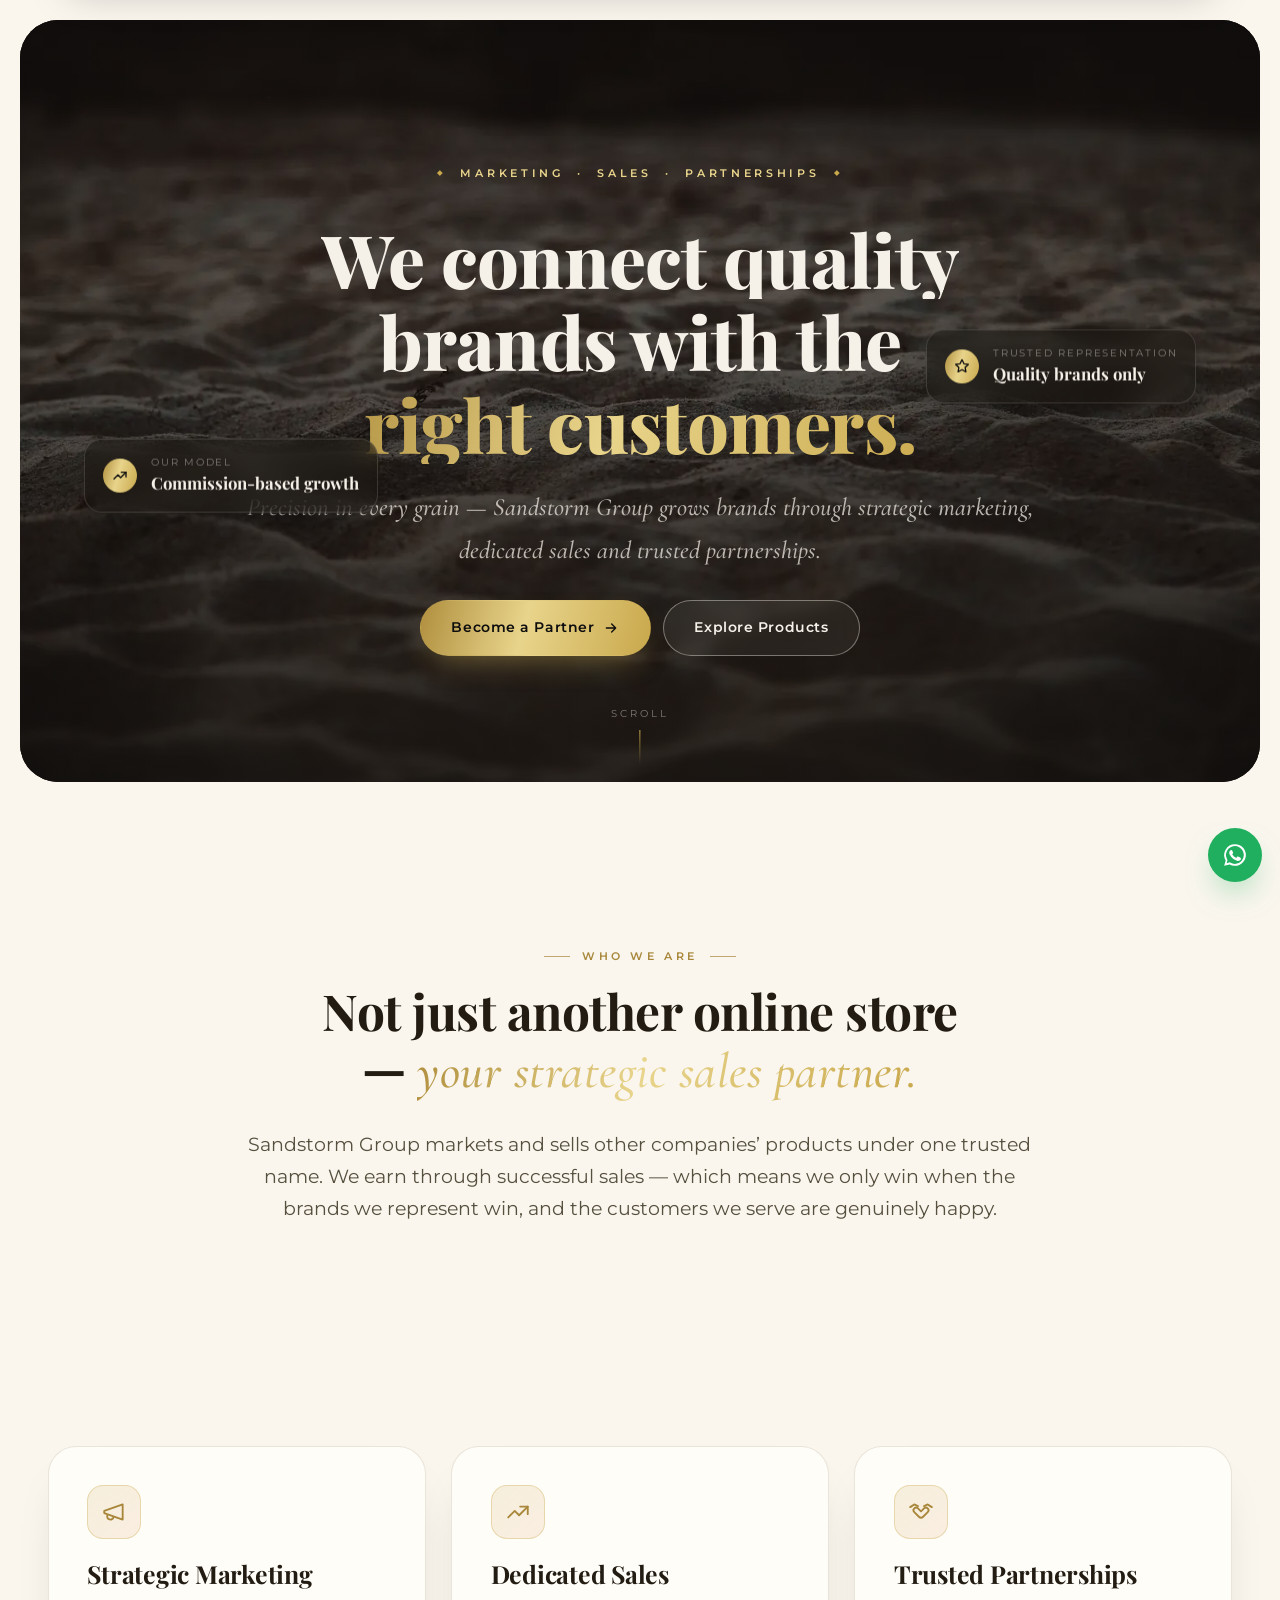
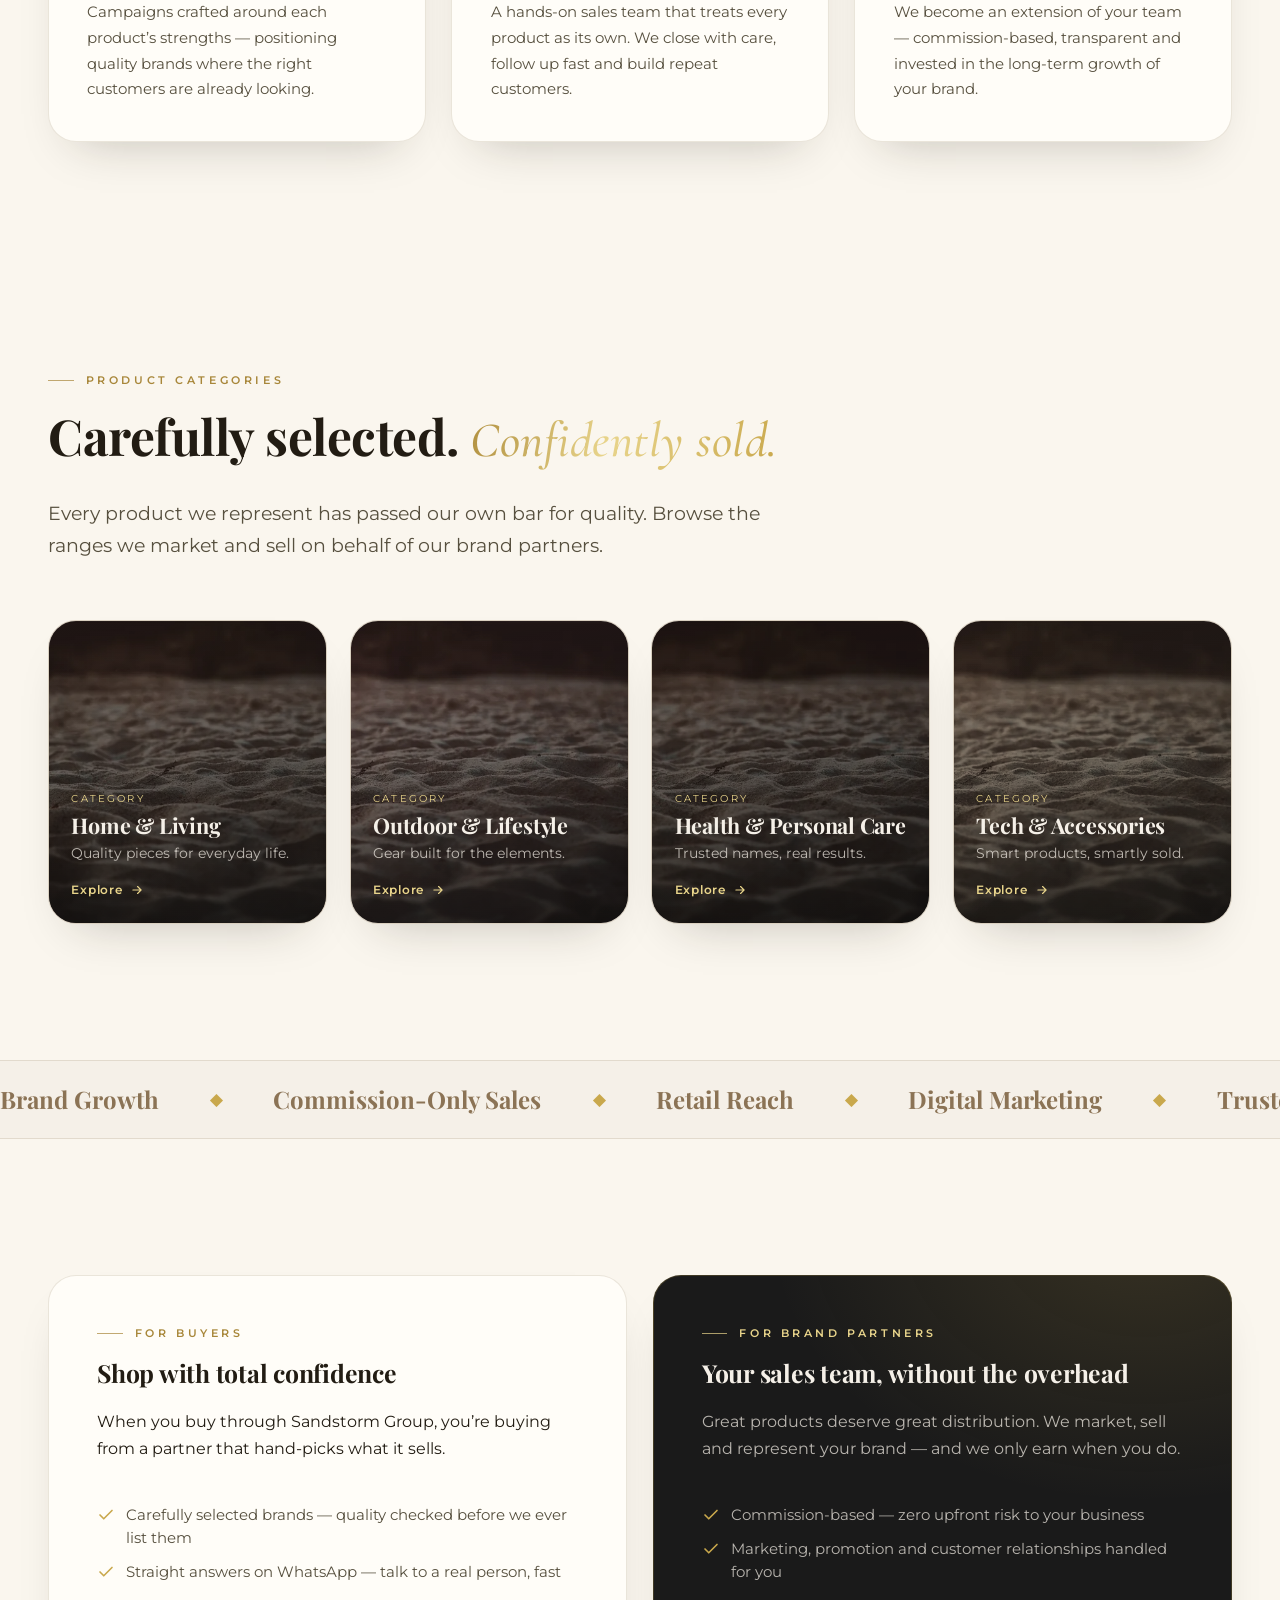
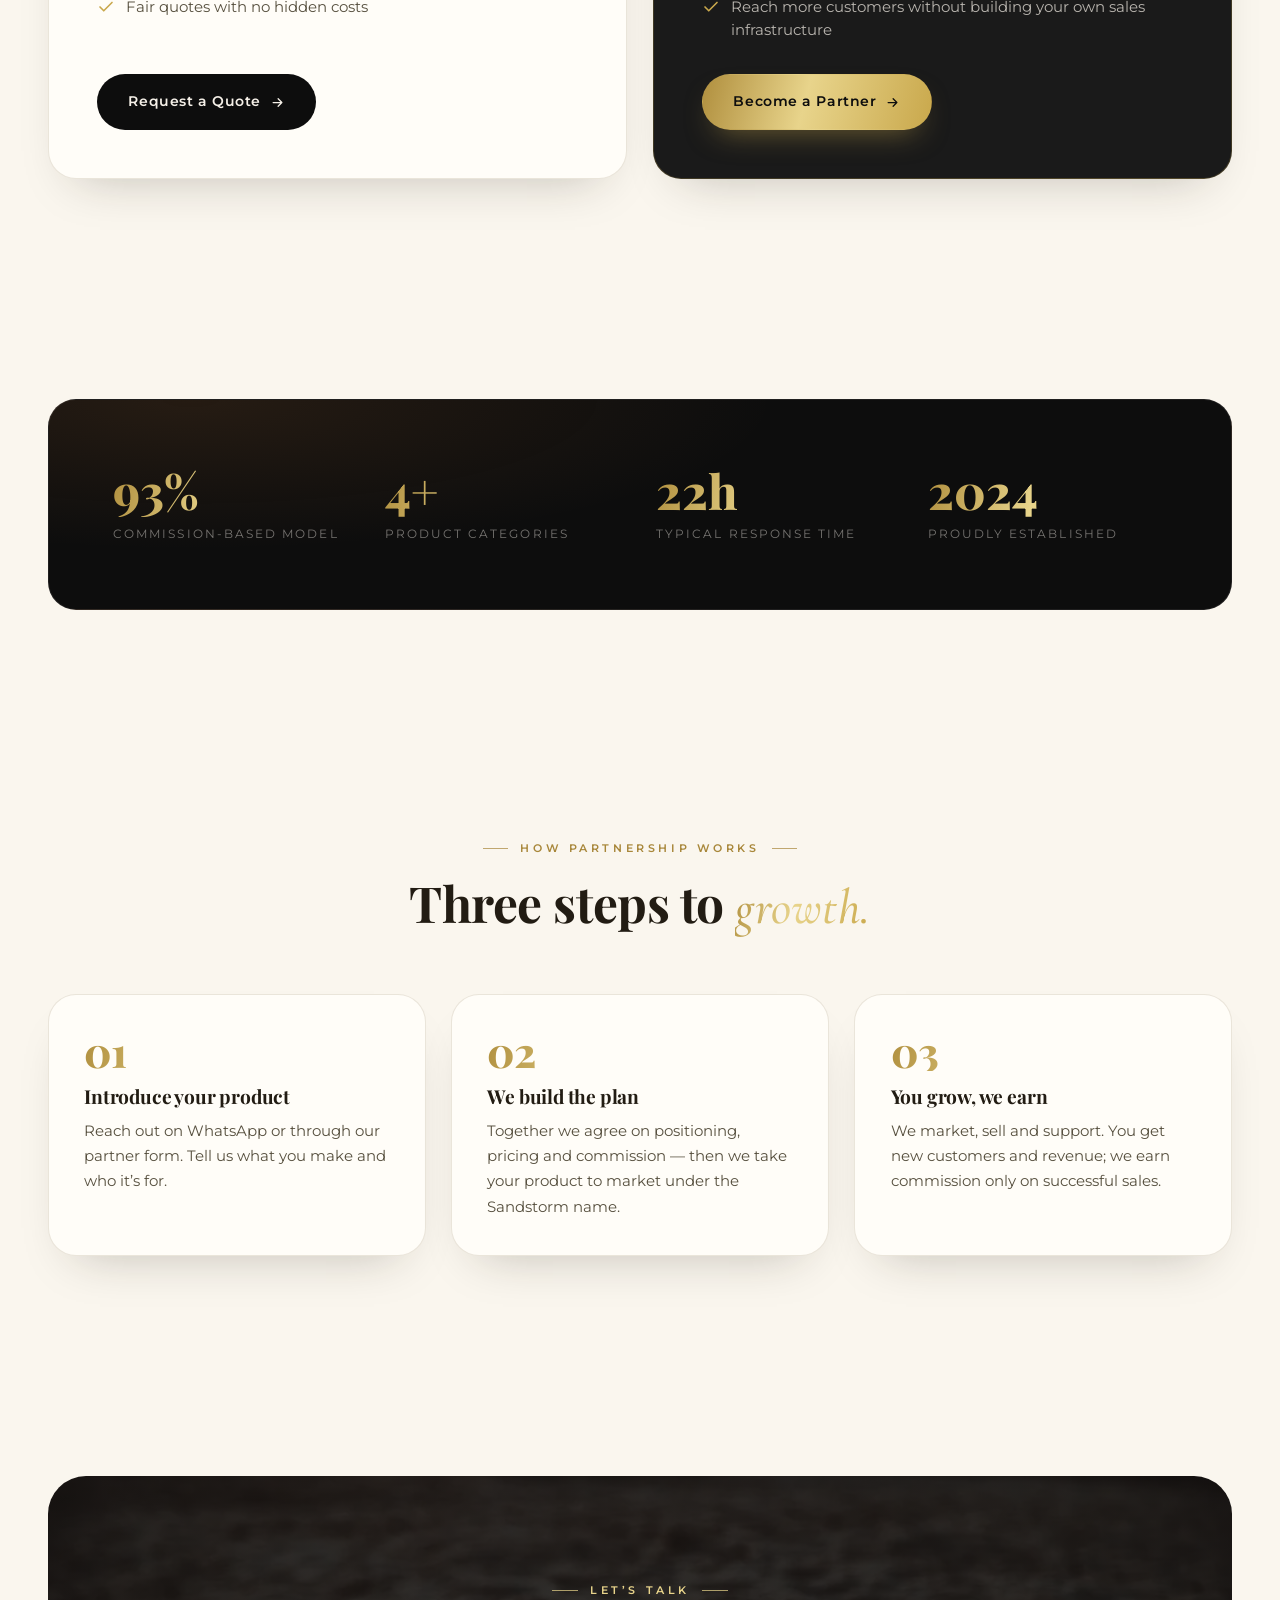
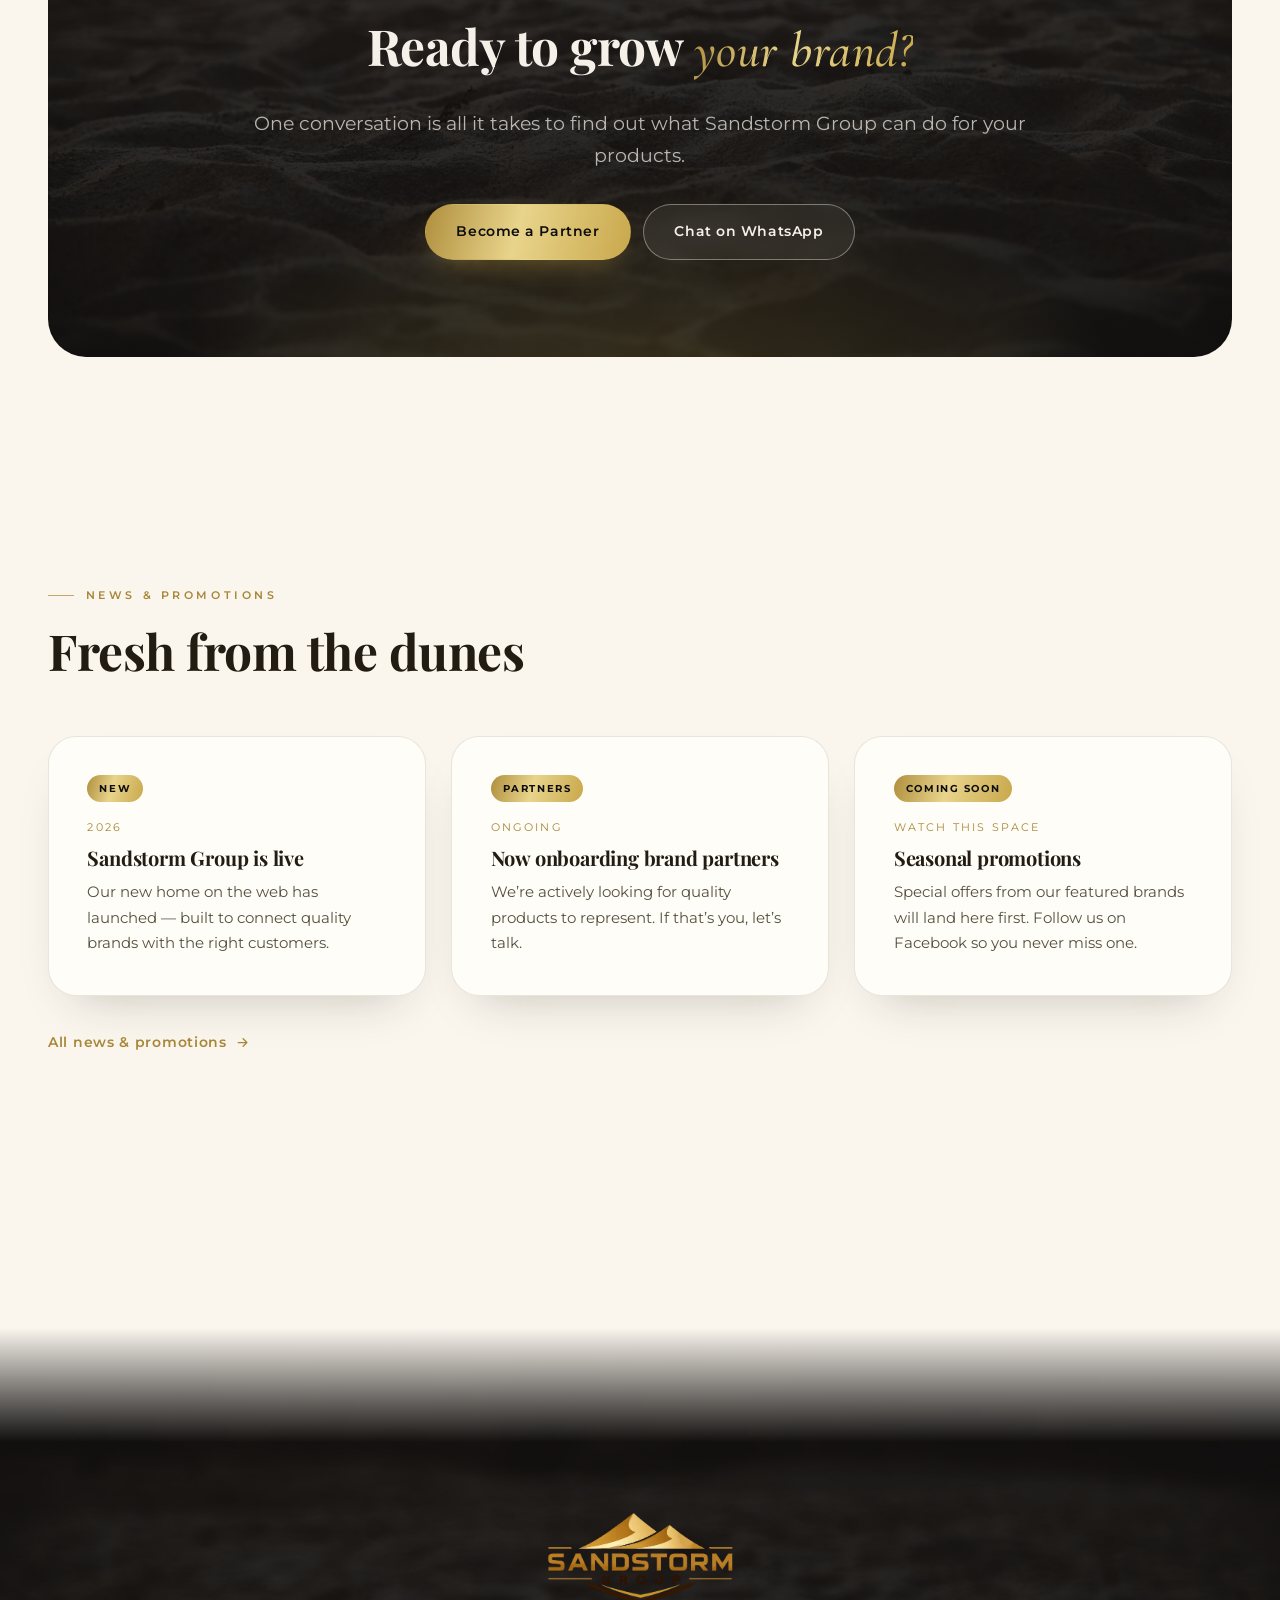
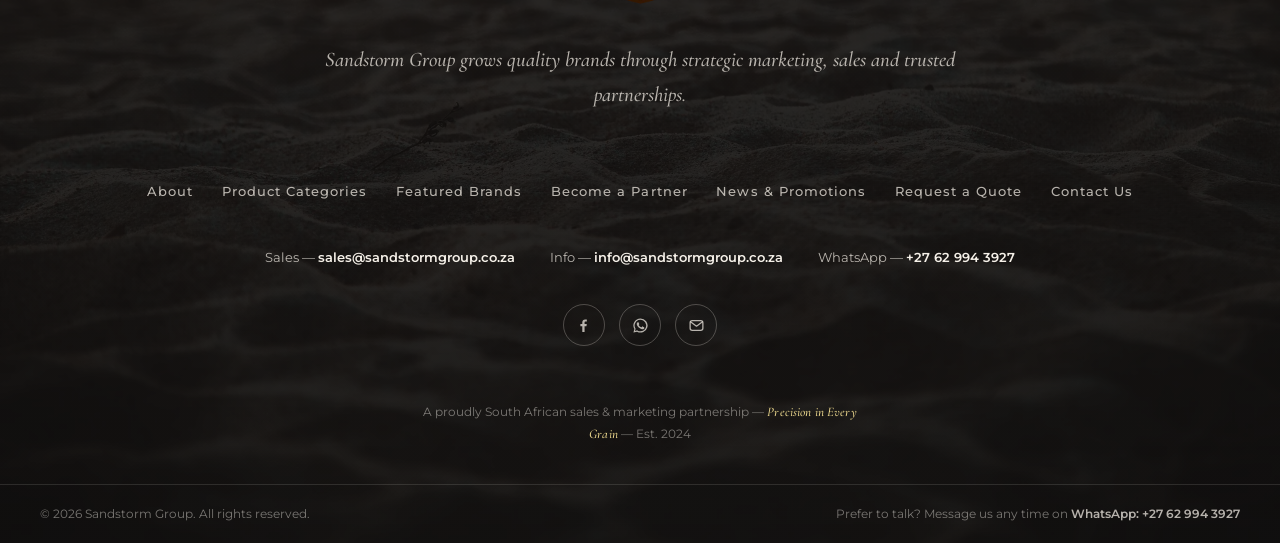
==== index.html @ 04a94b08 "Build Sandstorm Group website: 8-page premium marketing site - Mobile-first static site (HTML/CSS/va" ====
<!DOCTYPE html>
<html lang="en" class="no-js">
<head>
  <meta charset="UTF-8">
  <meta name="viewport" content="width=device-width, initial-scale=1">
  <title>Sandstorm Group — We Connect Quality Brands With the Right Customers</title>
  <meta name="description" content="Sandstorm Group is a strategic sales and marketing partner. We market and sell quality products on behalf of trusted brands — precision in every grain.">
  <meta property="og:title" content="Sandstorm Group — Strategic Sales &amp; Marketing Partner">
  <meta property="og:description" content="We grow brands through strategic marketing, sales and trusted partnerships.">
  <meta property="og:image" content="assets/img/hero-poster.jpg">
  <meta property="og:type" content="website">
  <meta name="theme-color" content="#0D0D0D">
  <link rel="icon" type="image/png" sizes="32x32" href="assets/img/favicon-32.png">
  <link rel="apple-touch-icon" href="assets/img/favicon-180.png">
  <link rel="preload" href="assets/fonts/playfair-display-800.woff2" as="font" type="font/woff2" crossorigin>
  <link rel="preload" href="assets/fonts/montserrat-400.woff2" as="font" type="font/woff2" crossorigin>
  <link rel="stylesheet" href="assets/css/fonts.css">
  <link rel="stylesheet" href="assets/css/main.css">
</head>
<body>
  <a class="skip-link" href="#main">Skip to content</a>

  <!-- ======== Mobile menu overlay ======== -->
  <div class="mobile-menu" id="mobile-menu" aria-hidden="true">
    <nav aria-label="Mobile">
      <a href="index.html" aria-current="page"><span class="idx">01</span>Home</a>
      <a href="about.html"><span class="idx">02</span>About</a>
      <a href="categories.html"><span class="idx">03</span>Product Categories</a>
      <a href="brands.html"><span class="idx">04</span>Featured Brands</a>
      <a href="partner.html"><span class="idx">05</span>Become a Partner</a>
      <a href="news.html"><span class="idx">06</span>News &amp; Promotions</a>
      <a href="contact.html"><span class="idx">07</span>Contact Us</a>
      <a href="quote.html"><span class="idx">08</span>Request a Quote</a>
    </nav>
    <div class="menu-foot">
      <a class="btn btn--gold btn--sm" href="quote.html">Request a Quote</a>
      <a class="btn btn--whatsapp btn--sm" href="https://wa.me/27629943927" target="_blank" rel="noopener">
        <svg viewBox="0 0 24 24" width="16" height="16" fill="currentColor" aria-hidden="true"><path d="M12 2a10 10 0 0 0-8.6 15.1L2 22l5.1-1.3A10 10 0 1 0 12 2Zm0 18.2c-1.6 0-3.1-.4-4.4-1.2l-.3-.2-3 .8.8-3-.2-.3A8.2 8.2 0 1 1 12 20.2Zm4.6-6.1c-.3-.1-1.5-.7-1.7-.8-.2-.1-.4-.1-.6.1-.2.3-.6.8-.8 1-.1.2-.3.2-.5.1a6.7 6.7 0 0 1-3.4-3c-.3-.4 0-.5.2-.7l.4-.5c.1-.2.1-.3 0-.5l-.8-1.9c-.2-.5-.4-.4-.6-.4h-.5c-.2 0-.5.1-.7.3-.2.3-.9.9-.9 2.2s.9 2.5 1.1 2.7c.1.2 1.9 2.9 4.6 4 .6.3 1.1.5 1.5.6.6.2 1.2.2 1.7.1.5-.1 1.5-.6 1.7-1.2.2-.6.2-1.1.2-1.2l-.4-.3Z"/></svg>
        WhatsApp Us
      </a>
    </div>
  </div>

  <!-- ======== Hero ======== -->
  <div class="hero-frame">
    <header class="site-header">
      <a class="brand" href="index.html" aria-label="Sandstorm Group — home">
        <picture>
          <source srcset="assets/img/logo-sm.webp" type="image/webp">
          <img src="assets/img/logo-sm.png" alt="Sandstorm Group" width="200" height="168">
        </picture>
      </a>
      <nav class="nav-desktop" aria-label="Primary">
        <a href="index.html" aria-current="page">Home</a>
        <a href="about.html">About</a>
        <a href="categories.html">Categories</a>
        <a href="brands.html">Brands</a>
        <a href="partner.html">Partner</a>
        <a href="news.html">News</a>
        <a href="contact.html">Contact</a>
      </nav>
      <div class="header-actions">
        <a class="btn btn--gold btn--sm" href="quote.html">Request a Quote</a>
        <button class="menu-toggle" type="button" aria-label="Open menu" aria-expanded="false" aria-controls="mobile-menu">
          <span class="bars" aria-hidden="true"><span></span><span></span><span></span></span>
        </button>
      </div>
    </header>

    <section class="hero" aria-label="Sandstorm Group introduction">
      <div class="hero-media" aria-hidden="true">
        <picture>
          <source media="(max-width: 47.9rem)" srcset="assets/img/hero-poster-mobile.webp" type="image/webp">
          <source srcset="assets/img/hero-poster.webp" type="image/webp">
          <img src="assets/img/hero-poster.jpg" alt="" fetchpriority="high">
        </picture>
        <video autoplay muted loop playsinline preload="metadata" poster="assets/img/hero-poster.jpg">
          <source src="assets/video/hero.mp4" type="video/mp4">
        </video>
      </div>

      <div class="hero-inner">
        <p class="hero-eyebrow">Marketing &nbsp;·&nbsp; Sales &nbsp;·&nbsp; Partnerships</p>
        <h1>
          <span class="line"><span>We connect quality</span></span>
          <span class="line"><span>brands with the</span></span>
          <span class="line"><span class="text-gold">right customers.</span></span>
        </h1>
        <p class="hero-sub">Precision in every grain — Sandstorm Group grows brands through strategic marketing, dedicated sales and trusted partnerships.</p>
        <div class="hero-ctas">
          <a class="btn btn--gold" href="partner.html">Become a Partner
            <svg class="btn-arrow" viewBox="0 0 24 24" width="16" height="16" fill="none" stroke="currentColor" stroke-width="2" stroke-linecap="round" stroke-linejoin="round" aria-hidden="true"><path d="M5 12h14M13 6l6 6-6 6"/></svg>
          </a>
          <a class="btn btn--ghost-dark" href="categories.html">Explore Products</a>
        </div>
      </div>

      <div class="hero-chip hero-chip--left" aria-hidden="true">
        <span class="chip-ico">
          <svg viewBox="0 0 24 24" width="16" height="16" fill="none" stroke="currentColor" stroke-width="2" stroke-linecap="round" stroke-linejoin="round"><path d="M3 17l6-6 4 4 8-8"/><path d="M14 7h7v7"/></svg>
        </span>
        <span>
          <span class="chip-label">Our model</span>
          <span class="chip-value">Commission-based growth</span>
        </span>
      </div>
      <div class="hero-chip hero-chip--right" aria-hidden="true">
        <span class="chip-ico">
          <svg viewBox="0 0 24 24" width="16" height="16" fill="none" stroke="currentColor" stroke-width="2" stroke-linecap="round" stroke-linejoin="round"><path d="M12 2l2.9 6 6.6.9-4.8 4.6 1.2 6.5L12 16.9 6.1 20l1.2-6.5L2.5 8.9 9.1 8z"/></svg>
        </span>
        <span>
          <span class="chip-label">Trusted representation</span>
          <span class="chip-value">Quality brands only</span>
        </span>
      </div>

      <p class="scroll-cue" aria-hidden="true">Scroll</p>
    </section>
  </div>

  <main id="main">

    <!-- ======== Intro statement ======== -->
    <section class="section">
      <div class="container container--narrow" style="text-align:center">
        <p class="eyebrow eyebrow--center" data-reveal>Who we are</p>
        <h2 data-reveal>Not just another online store — <span class="accent-italic text-gold">your strategic sales partner.</span></h2>
        <p class="lead" style="margin-inline:auto" data-reveal>Sandstorm Group markets and sells other companies&rsquo; products under one trusted name. We earn through successful sales — which means we only win when the brands we represent win, and the customers we serve are genuinely happy.</p>
      </div>
    </section>

    <!-- ======== Pillars ======== -->
    <section class="section--tight">
      <div class="container">
        <div class="grid-3" data-reveal-group>
          <article class="card">
            <div class="card-ico">
              <svg viewBox="0 0 24 24" fill="none" stroke="currentColor" stroke-width="1.7" stroke-linecap="round" stroke-linejoin="round" aria-hidden="true"><path d="M3 11l17-6v14L3 13v-2z"/><path d="M11.6 16.8a3 3 0 1 1-5.8-1.6"/></svg>
            </div>
            <h3>Strategic Marketing</h3>
            <p>Campaigns crafted around each product&rsquo;s strengths — positioning quality brands where the right customers are already looking.</p>
          </article>
          <article class="card">
            <div class="card-ico">
              <svg viewBox="0 0 24 24" fill="none" stroke="currentColor" stroke-width="1.7" stroke-linecap="round" stroke-linejoin="round" aria-hidden="true"><path d="M3 17l6-6 4 4 8-8"/><path d="M14 7h7v7"/></svg>
            </div>
            <h3>Dedicated Sales</h3>
            <p>A hands-on sales team that treats every product as its own. We close with care, follow up fast and build repeat customers.</p>
          </article>
          <article class="card">
            <div class="card-ico">
              <svg viewBox="0 0 24 24" fill="none" stroke="currentColor" stroke-width="1.7" stroke-linecap="round" stroke-linejoin="round" aria-hidden="true"><path d="M12 11.5 9.2 8.7a2.4 2.4 0 0 0-3.4 3.4l4.5 4.5a2.4 2.4 0 0 0 3.4 0l4.5-4.5a2.4 2.4 0 1 0-3.4-3.4L12 11.5z"/><path d="M2 7.5 5.8 5l3.4 1.5M22 7.5 18.2 5l-3.4 1.5"/></svg>
            </div>
            <h3>Trusted Partnerships</h3>
            <p>We become an extension of your team — commission-based, transparent and invested in the long-term growth of your brand.</p>
          </article>
        </div>
      </div>
    </section>

    <!-- ======== Categories preview ======== -->
    <section class="section">
      <div class="container">
        <div class="section-head" data-reveal>
          <p class="eyebrow">Product categories</p>
          <h2>Carefully selected. <span class="accent-italic text-gold">Confidently sold.</span></h2>
          <p class="lead">Every product we represent has passed our own bar for quality. Browse the ranges we market and sell on behalf of our brand partners.</p>
        </div>
        <div class="grid-4" data-reveal-group>
          <a class="cat-card cat-card--a" href="categories.html">
            <p class="cat-tag">Category</p>
            <h3>Home &amp; Living</h3>
            <p>Quality pieces for everyday life.</p>
            <span class="cat-go">Explore
              <svg viewBox="0 0 24 24" width="14" height="14" fill="none" stroke="currentColor" stroke-width="2" stroke-linecap="round" stroke-linejoin="round" aria-hidden="true"><path d="M5 12h14M13 6l6 6-6 6"/></svg>
            </span>
          </a>
          <a class="cat-card cat-card--b" href="categories.html">
            <p class="cat-tag">Category</p>
            <h3>Outdoor &amp; Lifestyle</h3>
            <p>Gear built for the elements.</p>
            <span class="cat-go">Explore
              <svg viewBox="0 0 24 24" width="14" height="14" fill="none" stroke="currentColor" stroke-width="2" stroke-linecap="round" stroke-linejoin="round" aria-hidden="true"><path d="M5 12h14M13 6l6 6-6 6"/></svg>
            </span>
          </a>
          <a class="cat-card cat-card--c" href="categories.html">
            <p class="cat-tag">Category</p>
            <h3>Health &amp; Personal Care</h3>
            <p>Trusted names, real results.</p>
            <span class="cat-go">Explore
              <svg viewBox="0 0 24 24" width="14" height="14" fill="none" stroke="currentColor" stroke-width="2" stroke-linecap="round" stroke-linejoin="round" aria-hidden="true"><path d="M5 12h14M13 6l6 6-6 6"/></svg>
            </span>
          </a>
          <a class="cat-card cat-card--d" href="categories.html">
            <p class="cat-tag">Category</p>
            <h3>Tech &amp; Accessories</h3>
            <p>Smart products, smartly sold.</p>
            <span class="cat-go">Explore
              <svg viewBox="0 0 24 24" width="14" height="14" fill="none" stroke="currentColor" stroke-width="2" stroke-linecap="round" stroke-linejoin="round" aria-hidden="true"><path d="M5 12h14M13 6l6 6-6 6"/></svg>
            </span>
          </a>
        </div>
      </div>
    </section>

    <!-- ======== Marquee ======== -->
    <div class="marquee" aria-hidden="true">
      <div class="marquee-track">
        <span>Brand Growth <i>◆</i> Commission-Only Sales <i>◆</i> Retail Reach <i>◆</i> Digital Marketing <i>◆</i> Trusted Partnerships <i>◆</i> Precision in Every Grain <i>◆</i></span>
        <span>Brand Growth <i>◆</i> Commission-Only Sales <i>◆</i> Retail Reach <i>◆</i> Digital Marketing <i>◆</i> Trusted Partnerships <i>◆</i> Precision in Every Grain <i>◆</i></span>
      </div>
    </div>

    <!-- ======== For buyers / partners ======== -->
    <section class="section">
      <div class="container">
        <div class="grid-2">
          <div class="split-card split-card--light" data-reveal="left">
            <p class="eyebrow">For buyers</p>
            <h3>Shop with total confidence</h3>
            <p>When you buy through Sandstorm Group, you&rsquo;re buying from a partner that hand-picks what it sells.</p>
            <ul>
              <li><svg viewBox="0 0 24 24" fill="none" stroke="currentColor" stroke-width="2.2" stroke-linecap="round" stroke-linejoin="round" aria-hidden="true"><path d="M20 6 9 17l-5-5"/></svg>Carefully selected brands — quality checked before we ever list them</li>
              <li><svg viewBox="0 0 24 24" fill="none" stroke="currentColor" stroke-width="2.2" stroke-linecap="round" stroke-linejoin="round" aria-hidden="true"><path d="M20 6 9 17l-5-5"/></svg>Straight answers on WhatsApp — talk to a real person, fast</li>
              <li><svg viewBox="0 0 24 24" fill="none" stroke="currentColor" stroke-width="2.2" stroke-linecap="round" stroke-linejoin="round" aria-hidden="true"><path d="M20 6 9 17l-5-5"/></svg>Fair quotes with no hidden costs</li>
            </ul>
            <a class="btn btn--dark" href="quote.html">Request a Quote
              <svg class="btn-arrow" viewBox="0 0 24 24" width="15" height="15" fill="none" stroke="currentColor" stroke-width="2" stroke-linecap="round" stroke-linejoin="round" aria-hidden="true"><path d="M5 12h14M13 6l6 6-6 6"/></svg>
            </a>
          </div>
          <div class="split-card split-card--dark on-dark" data-reveal="right">
            <p class="eyebrow">For brand partners</p>
            <h3>Your sales team, without the overhead</h3>
            <p>Great products deserve great distribution. We market, sell and represent your brand — and we only earn when you do.</p>
            <ul>
              <li><svg viewBox="0 0 24 24" fill="none" stroke="currentColor" stroke-width="2.2" stroke-linecap="round" stroke-linejoin="round" aria-hidden="true"><path d="M20 6 9 17l-5-5"/></svg>Commission-based — zero upfront risk to your business</li>
              <li><svg viewBox="0 0 24 24" fill="none" stroke="currentColor" stroke-width="2.2" stroke-linecap="round" stroke-linejoin="round" aria-hidden="true"><path d="M20 6 9 17l-5-5"/></svg>Marketing, promotion and customer relationships handled for you</li>
              <li><svg viewBox="0 0 24 24" fill="none" stroke="currentColor" stroke-width="2.2" stroke-linecap="round" stroke-linejoin="round" aria-hidden="true"><path d="M20 6 9 17l-5-5"/></svg>Reach more customers without building your own sales infrastructure</li>
            </ul>
            <a class="btn btn--gold" href="partner.html">Become a Partner
              <svg class="btn-arrow" viewBox="0 0 24 24" width="15" height="15" fill="none" stroke="currentColor" stroke-width="2" stroke-linecap="round" stroke-linejoin="round" aria-hidden="true"><path d="M5 12h14M13 6l6 6-6 6"/></svg>
            </a>
          </div>
        </div>
      </div>
    </section>

    <!-- ======== Stats ======== -->
    <section class="section--tight">
      <div class="container">
        <div class="stats-band" data-reveal="scale">
          <div class="stat">
            <div class="stat-num"><span data-count="100" data-suffix="%">0%</span></div>
            <div class="stat-label">Commission-based model</div>
          </div>
          <div class="stat">
            <div class="stat-num"><span data-count="4" data-suffix="+">0</span></div>
            <div class="stat-label">Product categories</div>
          </div>
          <div class="stat">
            <div class="stat-num"><span data-count="24" data-suffix="h">0</span></div>
            <div class="stat-label">Typical response time</div>
          </div>
          <div class="stat">
            <div class="stat-num">2024</div>
            <div class="stat-label">Proudly established</div>
          </div>
        </div>
      </div>
    </section>

    <!-- ======== How it works ======== -->
    <section class="section">
      <div class="container">
        <div class="section-head section-head--center" data-reveal>
          <p class="eyebrow eyebrow--center">How partnership works</p>
          <h2>Three steps to <span class="accent-italic text-gold">growth.</span></h2>
        </div>
        <div class="steps" data-reveal-group>
          <div class="step">
            <h3>Introduce your product</h3>
            <p>Reach out on WhatsApp or through our partner form. Tell us what you make and who it&rsquo;s for.</p>
          </div>
          <div class="step">
            <h3>We build the plan</h3>
            <p>Together we agree on positioning, pricing and commission — then we take your product to market under the Sandstorm name.</p>
          </div>
          <div class="step">
            <h3>You grow, we earn</h3>
            <p>We market, sell and support. You get new customers and revenue; we earn commission only on successful sales.</p>
          </div>
        </div>
      </div>
    </section>

    <!-- ======== CTA band ======== -->
    <section class="section--tight">
      <div class="container">
        <div class="cta-band" data-reveal="scale">
          <p class="eyebrow eyebrow--center">Let&rsquo;s talk</p>
          <h2>Ready to grow <span class="accent-italic text-gold">your brand?</span></h2>
          <p class="lead">One conversation is all it takes to find out what Sandstorm Group can do for your products.</p>
          <div class="hero-ctas">
            <a class="btn btn--gold" href="partner.html">Become a Partner</a>
            <a class="btn btn--ghost-dark" href="https://wa.me/27629943927" target="_blank" rel="noopener">Chat on WhatsApp</a>
          </div>
        </div>
      </div>
    </section>

    <!-- ======== News teaser ======== -->
    <section class="section">
      <div class="container">
        <div class="section-head" data-reveal>
          <p class="eyebrow">News &amp; promotions</p>
          <h2>Fresh from the dunes</h2>
        </div>
        <div class="grid-3" data-reveal-group>
          <article class="card news-card">
            <span class="badge">New</span>
            <p class="news-date">2026</p>
            <h3>Sandstorm Group is live</h3>
            <p>Our new home on the web has launched — built to connect quality brands with the right customers.</p>
          </article>
          <article class="card news-card">
            <span class="badge">Partners</span>
            <p class="news-date">Ongoing</p>
            <h3>Now onboarding brand partners</h3>
            <p>We&rsquo;re actively looking for quality products to represent. If that&rsquo;s you, let&rsquo;s talk.</p>
          </article>
          <article class="card news-card">
            <span class="badge">Coming soon</span>
            <p class="news-date">Watch this space</p>
            <h3>Seasonal promotions</h3>
            <p>Special offers from our featured brands will land here first. Follow us on Facebook so you never miss one.</p>
          </article>
        </div>
        <p style="margin-top:2rem" data-reveal>
          <a class="link-more" href="news.html">All news &amp; promotions
            <svg viewBox="0 0 24 24" width="15" height="15" fill="none" stroke="currentColor" stroke-width="2" stroke-linecap="round" stroke-linejoin="round" aria-hidden="true"><path d="M5 12h14M13 6l6 6-6 6"/></svg>
          </a>
        </p>
      </div>
    </section>
  </main>

  <!-- ======== Footer ======== -->
  <footer class="site-footer">
    <div class="footer-brand" data-reveal>
      <picture>
        <source srcset="assets/img/logo.webp" type="image/webp">
        <img src="assets/img/logo.png" alt="Sandstorm Group" width="560" height="471" loading="lazy">
      </picture>
      <p class="footer-tag">Sandstorm Group grows quality brands through strategic marketing, sales and trusted partnerships.</p>
    </div>

    <nav class="footer-nav" aria-label="Footer">
      <a href="about.html">About</a>
      <a href="categories.html">Product Categories</a>
      <a href="brands.html">Featured Brands</a>
      <a href="partner.html">Become a Partner</a>
      <a href="news.html">News &amp; Promotions</a>
      <a href="quote.html">Request a Quote</a>
      <a href="contact.html">Contact Us</a>
    </nav>

    <div class="footer-contact">
      <span>Sales — <a href="mailto:sales@sandstormgroup.co.za">sales@sandstormgroup.co.za</a></span>
      <span>Info — <a href="mailto:info@sandstormgroup.co.za">info@sandstormgroup.co.za</a></span>
      <span>WhatsApp — <a href="https://wa.me/27629943927" target="_blank" rel="noopener">+27 62 994 3927</a></span>
    </div>

    <div class="footer-social">
      <a href="https://www.facebook.com/profile.php?id=61589488565900" target="_blank" rel="noopener" aria-label="Sandstorm Group on Facebook">
        <svg viewBox="0 0 24 24" fill="currentColor" aria-hidden="true"><path d="M13.5 21v-8h2.7l.4-3.1h-3.1V7.9c0-.9.3-1.5 1.6-1.5h1.6V3.6c-.3 0-1.3-.1-2.4-.1-2.4 0-4 1.4-4 4.1v2.3H7.6V13h2.7v8h3.2z"/></svg>
      </a>
      <a href="https://wa.me/27629943927" target="_blank" rel="noopener" aria-label="Chat with Sandstorm Group on WhatsApp">
        <svg viewBox="0 0 24 24" fill="currentColor" aria-hidden="true"><path d="M12 2a10 10 0 0 0-8.6 15.1L2 22l5.1-1.3A10 10 0 1 0 12 2Zm0 18.2c-1.6 0-3.1-.4-4.4-1.2l-.3-.2-3 .8.8-3-.2-.3A8.2 8.2 0 1 1 12 20.2Zm4.6-6.1c-.3-.1-1.5-.7-1.7-.8-.2-.1-.4-.1-.6.1-.2.3-.6.8-.8 1-.1.2-.3.2-.5.1a6.7 6.7 0 0 1-3.4-3c-.3-.4 0-.5.2-.7l.4-.5c.1-.2.1-.3 0-.5l-.8-1.9c-.2-.5-.4-.4-.6-.4h-.5c-.2 0-.5.1-.7.3-.2.3-.9.9-.9 2.2s.9 2.5 1.1 2.7c.1.2 1.9 2.9 4.6 4 .6.3 1.1.5 1.5.6.6.2 1.2.2 1.7.1.5-.1 1.5-.6 1.7-1.2.2-.6.2-1.1.2-1.2l-.4-.3Z"/></svg>
      </a>
      <a href="mailto:sales@sandstormgroup.co.za" aria-label="Email Sandstorm Group">
        <svg viewBox="0 0 24 24" fill="none" stroke="currentColor" stroke-width="1.8" stroke-linecap="round" stroke-linejoin="round" aria-hidden="true"><rect x="3" y="5" width="18" height="14" rx="3"/><path d="m4 7 8 6 8-6"/></svg>
      </a>
    </div>

    <p class="footer-partnerline">A proudly South African sales &amp; marketing partnership — <span class="accent-italic">Precision in Every Grain</span> — Est. 2024</p>

    <div class="footer-bottom">
      <span>&copy; <span data-year>2026</span> Sandstorm Group. All rights reserved.</span>
      <span>Prefer to talk? Message us any time on <a href="https://wa.me/27629943927" target="_blank" rel="noopener">WhatsApp: +27 62 994 3927</a></span>
    </div>
  </footer>

  <a class="wa-float" href="https://wa.me/27629943927" target="_blank" rel="noopener" aria-label="Chat on WhatsApp">
    <svg viewBox="0 0 24 24" fill="currentColor" aria-hidden="true"><path d="M12 2a10 10 0 0 0-8.6 15.1L2 22l5.1-1.3A10 10 0 1 0 12 2Zm0 18.2c-1.6 0-3.1-.4-4.4-1.2l-.3-.2-3 .8.8-3-.2-.3A8.2 8.2 0 1 1 12 20.2Zm4.6-6.1c-.3-.1-1.5-.7-1.7-.8-.2-.1-.4-.1-.6.1-.2.3-.6.8-.8 1-.1.2-.3.2-.5.1a6.7 6.7 0 0 1-3.4-3c-.3-.4 0-.5.2-.7l.4-.5c.1-.2.1-.3 0-.5l-.8-1.9c-.2-.5-.4-.4-.6-.4h-.5c-.2 0-.5.1-.7.3-.2.3-.9.9-.9 2.2s.9 2.5 1.1 2.7c.1.2 1.9 2.9 4.6 4 .6.3 1.1.5 1.5.6.6.2 1.2.2 1.7.1.5-.1 1.5-.6 1.7-1.2.2-.6.2-1.1.2-1.2l-.4-.3Z"/></svg>
  </a>

  <script src="assets/js/vendor/gsap.min.js"></script>
  <script src="assets/js/vendor/ScrollTrigger.min.js"></script>
  <script src="assets/js/main.js"></script>
</body>
</html>
---- assets/css/fonts.css ----
@font-face {
  font-family: 'Cormorant Garamond';
  font-style: italic;
  font-weight: 500;
  font-display: swap;
  src: url('../fonts/cormorant-garamond-500-italic.woff2') format('woff2');
  unicode-range: U+0000-00FF, U+0131, U+0152-0153, U+02BB-02BC, U+02C6, U+02DA, U+02DC, U+0304, U+0308, U+0329, U+2000-206F, U+20AC, U+2122, U+2191, U+2193, U+2212, U+2215, U+FEFF, U+FFFD;
}
@font-face {
  font-family: 'Cormorant Garamond';
  font-style: italic;
  font-weight: 600;
  font-display: swap;
  src: url('../fonts/cormorant-garamond-600-italic.woff2') format('woff2');
  unicode-range: U+0000-00FF, U+0131, U+0152-0153, U+02BB-02BC, U+02C6, U+02DA, U+02DC, U+0304, U+0308, U+0329, U+2000-206F, U+20AC, U+2122, U+2191, U+2193, U+2212, U+2215, U+FEFF, U+FFFD;
}
@font-face {
  font-family: 'Montserrat';
  font-style: normal;
  font-weight: 400;
  font-display: swap;
  src: url('../fonts/montserrat-400.woff2') format('woff2');
  unicode-range: U+0000-00FF, U+0131, U+0152-0153, U+02BB-02BC, U+02C6, U+02DA, U+02DC, U+0304, U+0308, U+0329, U+2000-206F, U+20AC, U+2122, U+2191, U+2193, U+2212, U+2215, U+FEFF, U+FFFD;
}
@font-face {
  font-family: 'Montserrat';
  font-style: normal;
  font-weight: 500;
  font-display: swap;
  src: url('../fonts/montserrat-500.woff2') format('woff2');
  unicode-range: U+0000-00FF, U+0131, U+0152-0153, U+02BB-02BC, U+02C6, U+02DA, U+02DC, U+0304, U+0308, U+0329, U+2000-206F, U+20AC, U+2122, U+2191, U+2193, U+2212, U+2215, U+FEFF, U+FFFD;
}
@font-face {
  font-family: 'Montserrat';
  font-style: normal;
  font-weight: 600;
  font-display: swap;
  src: url('../fonts/montserrat-600.woff2') format('woff2');
  unicode-range: U+0000-00FF, U+0131, U+0152-0153, U+02BB-02BC, U+02C6, U+02DA, U+02DC, U+0304, U+0308, U+0329, U+2000-206F, U+20AC, U+2122, U+2191, U+2193, U+2212, U+2215, U+FEFF, U+FFFD;
}
@font-face {
  font-family: 'Montserrat';
  font-style: normal;
  font-weight: 700;
  font-display: swap;
  src: url('../fonts/montserrat-700.woff2') format('woff2');
  unicode-range: U+0000-00FF, U+0131, U+0152-0153, U+02BB-02BC, U+02C6, U+02DA, U+02DC, U+0304, U+0308, U+0329, U+2000-206F, U+20AC, U+2122, U+2191, U+2193, U+2212, U+2215, U+FEFF, U+FFFD;
}
@font-face {
  font-family: 'Playfair Display';
  font-style: italic;
  font-weight: 700;
  font-display: swap;
  src: url('../fonts/playfair-display-700-italic.woff2') format('woff2');
  unicode-range: U+0000-00FF, U+0131, U+0152-0153, U+02BB-02BC, U+02C6, U+02DA, U+02DC, U+0304, U+0308, U+0329, U+2000-206F, U+20AC, U+2122, U+2191, U+2193, U+2212, U+2215, U+FEFF, U+FFFD;
}
@font-face {
  font-family: 'Playfair Display';
  font-style: normal;
  font-weight: 700;
  font-display: swap;
  src: url('../fonts/playfair-display-700.woff2') format('woff2');
  unicode-range: U+0000-00FF, U+0131, U+0152-0153, U+02BB-02BC, U+02C6, U+02DA, U+02DC, U+0304, U+0308, U+0329, U+2000-206F, U+20AC, U+2122, U+2191, U+2193, U+2212, U+2215, U+FEFF, U+FFFD;
}
@font-face {
  font-family: 'Playfair Display';
  font-style: normal;
  font-weight: 800;
  font-display: swap;
  src: url('../fonts/playfair-display-800.woff2') format('woff2');
  unicode-range: U+0000-00FF, U+0131, U+0152-0153, U+02BB-02BC, U+02C6, U+02DA, U+02DC, U+0304, U+0308, U+0329, U+2000-206F, U+20AC, U+2122, U+2191, U+2193, U+2212, U+2215, U+FEFF, U+FFFD;
}
---- assets/css/main.css ----
/* ============================================================
   SANDSTORM GROUP — main.css
   Precision in Every Grain
   ============================================================ */

/* ---------- Tokens ---------- */
:root {
  /* Brand palette */
  --gold: #C9A84C;
  --gold-light: #E8D48B;
  --gold-deep: #A8873A;
  --orange: #D4813A;
  --obsidian: #0D0D0D;
  --carbon: #1A1A1A;
  --sandstone: #F5F0E8;
  --dune: #8B7355;

  /* Derived */
  --paper: #FAF6EE;          /* page background, a touch lighter than sandstone */
  --card: #FFFDF8;
  --ink: #221C13;            /* warm near-black text on light */
  --ink-soft: #57503F;
  --muted: #7A6F5C;
  --line: rgba(139, 115, 85, 0.18);
  --line-strong: rgba(139, 115, 85, 0.32);
  --on-dark: #F5F0E8;
  --on-dark-soft: rgba(245, 240, 232, 0.72);
  --on-dark-faint: rgba(245, 240, 232, 0.45);

  --grad-gold: linear-gradient(105deg, #B08F3E 0%, #E8D48B 45%, #C9A84C 100%);
  --grad-ember: linear-gradient(105deg, #D4813A 0%, #E8A96B 50%, #C9A84C 100%);

  /* Type */
  --font-display: "Playfair Display", "Georgia", serif;
  --font-body: "Montserrat", "Helvetica Neue", Arial, sans-serif;
  --font-accent: "Cormorant Garamond", "Georgia", serif;

  /* Shape */
  --r-sm: 12px;
  --r-md: 20px;
  --r-lg: 28px;
  --r-hero: clamp(20px, 3vw, 38px);
  --r-pill: 999px;

  --shadow-card: 0 24px 48px -28px rgba(34, 28, 19, 0.28);
  --shadow-card-hover: 0 34px 64px -30px rgba(34, 28, 19, 0.38);
  --shadow-header: 0 16px 40px -20px rgba(13, 13, 13, 0.35);

  /* Rhythm */
  --space-section: clamp(4.5rem, 11vw, 8.5rem);
  --gutter: clamp(1.25rem, 4vw, 2.5rem);
  --frame: clamp(0.5rem, 1.6vw, 1.25rem); /* inset around hero card */
  --container: 74rem;

  --ease-out: cubic-bezier(0.22, 1, 0.36, 1);
  --dur: 0.55s;
}

/* ---------- Reset / base ---------- */
*, *::before, *::after { box-sizing: border-box; }

html {
  -webkit-text-size-adjust: 100%;
  scroll-behavior: smooth;
}

body {
  margin: 0;
  font-family: var(--font-body);
  font-size: 1rem;
  line-height: 1.7;
  color: var(--ink);
  background-color: var(--paper);
  -webkit-font-smoothing: antialiased;
  overflow-x: clip;
}

body.menu-open { overflow: hidden; }

img, video, svg { max-width: 100%; display: block; }

h1, h2, h3, h4 {
  font-family: var(--font-display);
  font-weight: 700;
  line-height: 1.12;
  margin: 0 0 0.6em;
  text-wrap: balance;
  letter-spacing: -0.01em;
}

h1 { font-size: clamp(2.4rem, 7.2vw, 4.6rem); font-weight: 800; }
h2 { font-size: clamp(1.9rem, 4.6vw, 3.1rem); }
h3 { font-size: clamp(1.25rem, 2.6vw, 1.55rem); }

p { margin: 0 0 1.1em; }
p:last-child { margin-bottom: 0; }

a { color: inherit; text-decoration: none; }

:focus-visible {
  outline: 2px solid var(--gold);
  outline-offset: 3px;
  border-radius: 4px;
}

::selection { background: rgba(201, 168, 76, 0.35); }

.skip-link {
  position: fixed;
  top: -100%;
  left: 1rem;
  z-index: 200;
  padding: 0.7rem 1.2rem;
  background: var(--obsidian);
  color: var(--on-dark);
  border-radius: var(--r-pill);
  font-size: 0.85rem;
  transition: top 0.2s var(--ease-out);
}
.skip-link:focus { top: 1rem; }

/* ---------- Utilities ---------- */
.container {
  width: min(var(--container), 100% - var(--gutter) * 2);
  margin-inline: auto;
}

.container--narrow { max-width: 50rem; }

.eyebrow {
  display: inline-flex;
  align-items: center;
  gap: 0.75rem;
  font-size: 0.7rem;
  font-weight: 600;
  letter-spacing: 0.32em;
  text-transform: uppercase;
  color: var(--gold-deep);
  margin-bottom: 1.1rem;
}
.eyebrow::before {
  content: "";
  width: 1.6rem;
  height: 1px;
  background: currentColor;
  opacity: 0.7;
}
.eyebrow--center { justify-content: center; }
.eyebrow--center::after {
  content: "";
  width: 1.6rem;
  height: 1px;
  background: currentColor;
  opacity: 0.7;
}
.on-dark .eyebrow { color: var(--gold-light); }

.accent-italic {
  font-family: var(--font-accent);
  font-style: italic;
  font-weight: 500;
  letter-spacing: 0.01em;
}

.text-gold {
  background: var(--grad-gold);
  -webkit-background-clip: text;
  background-clip: text;
  color: transparent;
}

.lead {
  font-size: clamp(1.02rem, 1.7vw, 1.18rem);
  color: var(--ink-soft);
  max-width: 42em;
}
.on-dark .lead { color: var(--on-dark-soft); }

.section { padding-block: var(--space-section); }
.section--tight { padding-block: calc(var(--space-section) * 0.62); }

.section-head { max-width: 46rem; margin-bottom: clamp(2.2rem, 5vw, 3.6rem); }
.section-head--center { margin-inline: auto; text-align: center; }

.on-dark { color: var(--on-dark); }

/* ---------- Buttons ---------- */
.btn {
  position: relative;
  display: inline-flex;
  align-items: center;
  justify-content: center;
  gap: 0.55rem;
  padding: 0.95rem 1.9rem;
  border-radius: var(--r-pill);
  border: 1px solid transparent;
  font-family: var(--font-body);
  font-size: 0.88rem;
  font-weight: 600;
  letter-spacing: 0.04em;
  cursor: pointer;
  overflow: hidden;
  transition: transform 0.35s var(--ease-out), box-shadow 0.35s var(--ease-out),
              background-color 0.35s var(--ease-out), border-color 0.35s var(--ease-out),
              color 0.35s var(--ease-out);
  will-change: transform;
}
.btn:hover { transform: translateY(-2px); }
.btn:active { transform: translateY(0); }

.btn .btn-arrow { transition: transform 0.35s var(--ease-out); }
.btn:hover .btn-arrow { transform: translateX(4px); }

.btn--gold {
  background: var(--grad-gold);
  color: var(--obsidian);
  box-shadow: 0 14px 30px -14px rgba(201, 168, 76, 0.55);
}
.btn--gold:hover { box-shadow: 0 20px 40px -16px rgba(201, 168, 76, 0.7); }

/* shimmer sweep */
.btn--gold::after {
  content: "";
  position: absolute;
  inset: 0;
  background: linear-gradient(115deg, transparent 30%, rgba(255, 255, 255, 0.55) 50%, transparent 70%);
  transform: translateX(-120%);
  transition: transform 0.8s var(--ease-out);
  pointer-events: none;
}
.btn--gold:hover::after { transform: translateX(120%); }

.btn--ghost-dark {
  border-color: rgba(245, 240, 232, 0.4);
  color: var(--on-dark);
  background: rgba(245, 240, 232, 0.06);
  backdrop-filter: blur(8px);
  -webkit-backdrop-filter: blur(8px);
}
.btn--ghost-dark:hover { border-color: rgba(245, 240, 232, 0.85); background: rgba(245, 240, 232, 0.12); }

.btn--ghost-light {
  border-color: var(--line-strong);
  color: var(--ink);
  background: transparent;
}
.btn--ghost-light:hover { border-color: var(--ink); }

.btn--dark {
  background: var(--obsidian);
  color: var(--on-dark);
}
.btn--dark:hover { background: var(--carbon); }

.btn--whatsapp {
  background: #103928;
  color: #D8F5E4;
  border-color: rgba(216, 245, 228, 0.15);
}
.btn--whatsapp:hover { background: #14472F; }

.btn--sm { padding: 0.65rem 1.3rem; font-size: 0.8rem; }

.link-more {
  display: inline-flex;
  align-items: center;
  gap: 0.5rem;
  font-weight: 600;
  font-size: 0.88rem;
  letter-spacing: 0.05em;
  color: var(--gold-deep);
  border-bottom: 1px solid transparent;
  transition: gap 0.3s var(--ease-out), color 0.3s var(--ease-out);
}
.link-more:hover { gap: 0.85rem; color: var(--ink); }
.on-dark .link-more { color: var(--gold-light); }
.on-dark .link-more:hover { color: var(--on-dark); }

/* ---------- Header ---------- */
.site-header {
  position: absolute;
  top: 0;
  left: 0;
  right: 0;
  z-index: 60;
  padding: clamp(1rem, 2.6vw, 1.9rem) clamp(1.1rem, 3.4vw, 2.6rem);
  display: flex;
  align-items: center;
  justify-content: space-between;
  gap: 1rem;
  color: var(--on-dark);
}

.brand {
  display: inline-flex;
  align-items: center;
  gap: 0.7rem;
  min-width: 0;
}
.brand img { height: clamp(44px, 6vw, 62px); width: auto; }

.nav-desktop {
  display: none;
  align-items: center;
  gap: clamp(1.1rem, 2vw, 1.9rem);
}
.nav-desktop a {
  font-size: 0.82rem;
  font-weight: 500;
  letter-spacing: 0.06em;
  color: var(--on-dark-soft);
  padding: 0.35rem 0.1rem;
  position: relative;
  transition: color 0.3s var(--ease-out);
}
.nav-desktop a::after {
  content: "";
  position: absolute;
  left: 0;
  right: 100%;
  bottom: 0;
  height: 1px;
  background: var(--gold);
  transition: right 0.35s var(--ease-out);
}
.nav-desktop a:hover, .nav-desktop a[aria-current="page"] { color: var(--on-dark); }
.nav-desktop a:hover::after, .nav-desktop a[aria-current="page"]::after { right: 0; }

.header-actions { display: flex; align-items: center; gap: 0.8rem; }
.header-actions .btn--sm { display: none; }

/* fixed state — appears after scrolling past hero */
.site-header.is-fixed {
  position: fixed;
  top: 0.6rem;
  left: 50%;
  right: auto;
  transform: translate(-50%, -130%);
  width: min(var(--container), 100% - 1.2rem);
  padding: 0.55rem 0.9rem 0.55rem 1.1rem;
  border-radius: var(--r-pill);
  background: rgba(13, 13, 13, 0.92);
  border: 1px solid rgba(245, 240, 232, 0.1);
  box-shadow: var(--shadow-header);
  transition: transform 0.5s var(--ease-out);
}
.site-header.is-fixed.is-shown { transform: translate(-50%, 0); }
.site-header.is-fixed .brand img { height: 40px; }
.site-header.is-fixed .header-actions .btn--sm { box-shadow: none; }

.menu-toggle {
  appearance: none;
  border: 1px solid rgba(245, 240, 232, 0.35);
  background: rgba(13, 13, 13, 0.25);
  backdrop-filter: blur(8px);
  -webkit-backdrop-filter: blur(8px);
  color: var(--on-dark);
  width: 46px;
  height: 46px;
  border-radius: 50%;
  display: grid;
  place-items: center;
  cursor: pointer;
  transition: border-color 0.3s var(--ease-out), background-color 0.3s var(--ease-out);
}
.menu-toggle:hover { border-color: var(--gold); }
.menu-toggle .bars {
  position: relative;
  width: 18px;
  height: 12px;
}
.menu-toggle .bars span {
  position: absolute;
  left: 0;
  width: 100%;
  height: 1.6px;
  background: currentColor;
  border-radius: 2px;
  transition: transform 0.4s var(--ease-out), top 0.4s var(--ease-out), opacity 0.3s;
}
.menu-toggle .bars span:nth-child(1) { top: 0; }
.menu-toggle .bars span:nth-child(2) { top: 5.2px; }
.menu-toggle .bars span:nth-child(3) { top: 10.4px; }

body.menu-open .menu-toggle .bars span:nth-child(1) { top: 5.2px; transform: rotate(45deg); }
body.menu-open .menu-toggle .bars span:nth-child(2) { opacity: 0; }
body.menu-open .menu-toggle .bars span:nth-child(3) { top: 5.2px; transform: rotate(-45deg); }

@media (min-width: 62rem) {
  .nav-desktop { display: flex; }
  .header-actions .btn--sm { display: inline-flex; }
  .menu-toggle { display: none; }
}

/* ---------- Mobile menu overlay ---------- */
.mobile-menu {
  position: fixed;
  inset: 0;
  z-index: 55;
  background:
    linear-gradient(rgba(13, 13, 13, 0.92), rgba(13, 13, 13, 0.96)),
    url("../img/sand-720.webp") center / cover no-repeat;
  color: var(--on-dark);
  display: flex;
  flex-direction: column;
  justify-content: center;
  padding: clamp(5.5rem, 14vh, 8rem) var(--gutter) 2.5rem;
  opacity: 0;
  visibility: hidden;
  transition: opacity 0.45s var(--ease-out), visibility 0s linear 0.45s;
}
body.menu-open .mobile-menu {
  opacity: 1;
  visibility: visible;
  transition: opacity 0.45s var(--ease-out);
}

.mobile-menu nav { display: grid; gap: 0.15rem; }
.mobile-menu nav a {
  font-family: var(--font-display);
  font-size: clamp(1.7rem, 6.5vw, 2.4rem);
  padding: 0.32em 0;
  display: flex;
  align-items: baseline;
  gap: 0.8rem;
  border-bottom: 1px solid rgba(245, 240, 232, 0.09);
  opacity: 0;
  transform: translateY(22px);
  transition: opacity 0.5s var(--ease-out), transform 0.5s var(--ease-out), color 0.3s;
}
.mobile-menu nav a .idx {
  font-family: var(--font-body);
  font-size: 0.65rem;
  letter-spacing: 0.2em;
  color: var(--gold);
}
.mobile-menu nav a:hover, .mobile-menu nav a[aria-current="page"] { color: var(--gold-light); }

body.menu-open .mobile-menu nav a { opacity: 1; transform: translateY(0); }
body.menu-open .mobile-menu nav a:nth-child(1) { transition-delay: 0.08s; }
body.menu-open .mobile-menu nav a:nth-child(2) { transition-delay: 0.13s; }
body.menu-open .mobile-menu nav a:nth-child(3) { transition-delay: 0.18s; }
body.menu-open .mobile-menu nav a:nth-child(4) { transition-delay: 0.23s; }
body.menu-open .mobile-menu nav a:nth-child(5) { transition-delay: 0.28s; }
body.menu-open .mobile-menu nav a:nth-child(6) { transition-delay: 0.33s; }
body.menu-open .mobile-menu nav a:nth-child(7) { transition-delay: 0.38s; }
body.menu-open .mobile-menu nav a:nth-child(8) { transition-delay: 0.43s; }

.mobile-menu .menu-foot {
  margin-top: 2.2rem;
  display: flex;
  flex-wrap: wrap;
  gap: 0.8rem;
  opacity: 0;
  transform: translateY(18px);
  transition: opacity 0.5s var(--ease-out) 0.5s, transform 0.5s var(--ease-out) 0.5s;
}
body.menu-open .mobile-menu .menu-foot { opacity: 1; transform: translateY(0); }

/* ---------- Hero ---------- */
.hero-frame { padding: var(--frame); }

.hero {
  position: relative;
  min-height: min(46rem, calc(100svh - var(--frame) * 2));
  border-radius: var(--r-hero);
  overflow: hidden;
  background: var(--obsidian);
  display: flex;
  align-items: flex-end;
  isolation: isolate;
}

.hero-media, .hero-media video, .hero-media img {
  position: absolute;
  inset: 0;
  width: 100%;
  height: 100%;
  object-fit: cover;
  z-index: -2;
}
.hero-media video { opacity: 0; transition: opacity 1.2s ease 0.15s; }
.hero-media video.is-ready { opacity: 1; }

.hero::after {
  content: "";
  position: absolute;
  inset: 0;
  z-index: -1;
  background:
    linear-gradient(180deg, rgba(13, 13, 13, 0.55) 0%, rgba(13, 13, 13, 0.15) 34%, rgba(13, 13, 13, 0.72) 100%),
    radial-gradient(120% 90% at 50% 110%, rgba(212, 129, 58, 0.16), transparent 55%);
}

.hero-inner {
  position: relative;
  width: 100%;
  padding: clamp(6.5rem, 16vh, 9rem) clamp(1.4rem, 4.5vw, 4rem) clamp(2.6rem, 6vh, 4rem);
  color: var(--on-dark);
  display: grid;
  gap: 1.4rem;
  text-align: center;
  justify-items: center;
}

.hero-eyebrow {
  display: inline-flex;
  align-items: center;
  gap: 0.9rem;
  font-size: 0.68rem;
  font-weight: 600;
  letter-spacing: 0.34em;
  text-transform: uppercase;
  color: var(--gold-light);
}
.hero-eyebrow::before, .hero-eyebrow::after {
  content: "◆";
  font-size: 0.45rem;
  color: var(--gold);
}

.hero h1 { margin-bottom: 0; }
.hero h1 .line { display: block; overflow: hidden; }
.hero h1 .line > span { display: block; }

.hero-sub {
  font-family: var(--font-accent);
  font-style: italic;
  font-size: clamp(1.2rem, 2.6vw, 1.55rem);
  color: var(--on-dark-soft);
  max-width: 34em;
  margin: 0;
}

.hero-ctas {
  display: flex;
  flex-wrap: wrap;
  gap: 0.8rem;
  justify-content: center;
  margin-top: 0.4rem;
}

/* floating glass chips */
.hero-chip {
  position: absolute;
  z-index: 2;
  display: flex;
  align-items: center;
  gap: 0.9rem;
  padding: 0.9rem 1.1rem;
  border-radius: 18px;
  background: rgba(20, 18, 14, 0.42);
  border: 1px solid rgba(245, 240, 232, 0.14);
  backdrop-filter: blur(14px) saturate(1.2);
  -webkit-backdrop-filter: blur(14px) saturate(1.2);
  color: var(--on-dark);
  box-shadow: 0 18px 38px -20px rgba(0, 0, 0, 0.6);
}
.hero-chip .chip-label {
  font-size: 0.62rem;
  letter-spacing: 0.18em;
  text-transform: uppercase;
  color: var(--on-dark-faint);
  display: block;
}
.hero-chip .chip-value {
  font-family: var(--font-display);
  font-size: 1.05rem;
  font-weight: 700;
  line-height: 1.25;
}
.hero-chip .chip-ico {
  flex: none;
  width: 34px;
  height: 34px;
  border-radius: 50%;
  display: grid;
  place-items: center;
  background: var(--grad-gold);
  color: var(--obsidian);
}
.hero-chip--left { left: clamp(1.2rem, 5vw, 4.5rem); top: 56%; display: none; }
.hero-chip--right { right: clamp(1.2rem, 5vw, 4.5rem); top: 38%; display: none; }

@media (min-width: 62rem) {
  .hero { align-items: center; }
  .hero-chip--left, .hero-chip--right { display: flex; }
  .hero-inner { padding-bottom: clamp(6rem, 14vh, 8.5rem); }
}

.scroll-cue {
  position: absolute;
  left: 50%;
  bottom: 1.1rem;
  transform: translateX(-50%);
  z-index: 2;
  color: var(--on-dark-faint);
  font-size: 0.6rem;
  letter-spacing: 0.3em;
  text-transform: uppercase;
  display: none;
  flex-direction: column;
  align-items: center;
  gap: 0.5rem;
}
.scroll-cue::after {
  content: "";
  width: 1px;
  height: 34px;
  background: linear-gradient(var(--gold), transparent);
  animation: cue-drop 2.2s var(--ease-out) infinite;
}
@keyframes cue-drop {
  0% { transform: scaleY(0); transform-origin: top; }
  45% { transform: scaleY(1); transform-origin: top; }
  55% { transform: scaleY(1); transform-origin: bottom; }
  100% { transform: scaleY(0); transform-origin: bottom; }
}
@media (min-width: 62rem) { .scroll-cue { display: flex; } }

/* ---------- Page hero (inner pages) ---------- */
.page-hero {
  position: relative;
  border-radius: var(--r-hero);
  overflow: hidden;
  background:
    linear-gradient(160deg, rgba(13, 13, 13, 0.88) 30%, rgba(13, 13, 13, 0.62)),
    url("../img/sand-1200.webp") center 65% / cover no-repeat;
  color: var(--on-dark);
  display: flex;
  align-items: flex-end;
  min-height: clamp(20rem, 46vh, 27rem);
}
.page-hero .hero-inner {
  text-align: left;
  justify-items: start;
  gap: 0.6rem;
  padding: clamp(7rem, 18vh, 9rem) clamp(1.4rem, 4.5vw, 4rem) clamp(2.2rem, 5vh, 3.2rem);
}
.page-hero h1 { font-size: clamp(2.2rem, 6vw, 3.8rem); max-width: 16ch; }
.page-hero .hero-sub { font-size: clamp(1.1rem, 2.2vw, 1.35rem); }

/* ---------- Cards ---------- */
.card {
  background: var(--card);
  border: 1px solid var(--line);
  border-radius: var(--r-lg);
  padding: clamp(1.6rem, 3.4vw, 2.4rem);
  box-shadow: var(--shadow-card);
  transition: transform var(--dur) var(--ease-out), box-shadow var(--dur) var(--ease-out),
              border-color var(--dur) var(--ease-out);
}
@media (hover: hover) {
  .card:hover {
    transform: translateY(-6px);
    box-shadow: var(--shadow-card-hover);
    border-color: rgba(201, 168, 76, 0.45);
  }
}

.card-ico {
  width: 54px;
  height: 54px;
  border-radius: 16px;
  display: grid;
  place-items: center;
  background: linear-gradient(140deg, rgba(201, 168, 76, 0.16), rgba(212, 129, 58, 0.12));
  border: 1px solid rgba(201, 168, 76, 0.35);
  color: var(--gold-deep);
  margin-bottom: 1.3rem;
}
.card-ico svg { width: 26px; height: 26px; }

.card h3 { margin-bottom: 0.45em; }
.card p { color: var(--ink-soft); font-size: 0.95rem; }

.grid-3 {
  display: grid;
  gap: clamp(1rem, 2.4vw, 1.6rem);
  grid-template-columns: 1fr;
}
.grid-2 {
  display: grid;
  gap: clamp(1rem, 2.4vw, 1.6rem);
  grid-template-columns: 1fr;
}
.grid-4 {
  display: grid;
  gap: clamp(0.9rem, 2vw, 1.4rem);
  grid-template-columns: 1fr 1fr;
}
@media (min-width: 46rem) {
  .grid-3 { grid-template-columns: repeat(3, 1fr); }
  .grid-2 { grid-template-columns: repeat(2, 1fr); }
}
@media (min-width: 62rem) {
  .grid-4 { grid-template-columns: repeat(4, 1fr); }
}

/* Category cards */
.cat-card {
  position: relative;
  border-radius: var(--r-lg);
  overflow: hidden;
  min-height: clamp(15rem, 32vw, 19rem);
  display: flex;
  flex-direction: column;
  justify-content: flex-end;
  padding: 1.4rem;
  color: var(--on-dark);
  border: 1px solid rgba(139, 115, 85, 0.3);
  isolation: isolate;
  transition: transform var(--dur) var(--ease-out), box-shadow var(--dur) var(--ease-out);
  box-shadow: var(--shadow-card);
}
.cat-card::before {
  content: "";
  position: absolute;
  inset: 0;
  z-index: -2;
  background:
    linear-gradient(170deg, rgba(13,13,13,0.25), rgba(13,13,13,0.85)),
    url("../img/sand-720.webp") center / cover no-repeat;
  transition: transform 1.1s var(--ease-out);
}
.cat-card--a::before { background-position: 20% 30%; }
.cat-card--b::before { background-position: 80% 60%; filter: hue-rotate(-8deg) brightness(1.06); }
.cat-card--c::before { background-position: 50% 85%; filter: brightness(0.92); }
.cat-card--d::before { background-position: 70% 15%; filter: sepia(0.25) brightness(1.1); }

@media (hover: hover) {
  .cat-card:hover { transform: translateY(-6px); box-shadow: var(--shadow-card-hover); }
  .cat-card:hover::before { transform: scale(1.06); }
}

.cat-card .cat-tag {
  font-size: 0.62rem;
  letter-spacing: 0.22em;
  text-transform: uppercase;
  color: var(--gold-light);
  margin-bottom: 0.4rem;
}
.cat-card h3 { font-size: 1.35rem; margin-bottom: 0.2em; }
.cat-card p { font-size: 0.85rem; color: var(--on-dark-soft); margin-bottom: 0.9rem; }
.cat-card .cat-go {
  display: inline-flex;
  align-items: center;
  gap: 0.45rem;
  font-size: 0.78rem;
  font-weight: 600;
  letter-spacing: 0.06em;
  color: var(--gold-light);
}

/* ---------- Marquee ---------- */
.marquee {
  overflow: hidden;
  border-block: 1px solid var(--line);
  padding-block: 1.15rem;
  background: var(--sandstone);
  --marquee-dur: 30s;
}
.marquee-track {
  display: flex;
  gap: 3.2rem;
  width: max-content;
  animation: marquee var(--marquee-dur) linear infinite;
}
.marquee:hover .marquee-track { animation-play-state: paused; }
.marquee-track span {
  display: inline-flex;
  align-items: center;
  gap: 3.2rem;
  font-family: var(--font-display);
  font-size: clamp(1.05rem, 2.4vw, 1.5rem);
  font-weight: 700;
  color: var(--dune);
  white-space: nowrap;
}
.marquee-track span i {
  font-style: normal;
  color: var(--gold);
  font-size: 0.65em;
}
@keyframes marquee {
  to { transform: translateX(-50%); }
}

/* ---------- Split (buyers / partners) ---------- */
.split-card {
  border-radius: var(--r-lg);
  padding: clamp(1.8rem, 4vw, 3rem);
  display: flex;
  flex-direction: column;
  gap: 0.4rem;
}
.split-card .eyebrow { margin-bottom: 0.6rem; }
.split-card ul {
  list-style: none;
  padding: 0;
  margin: 1rem 0 1.6rem;
  display: grid;
  gap: 0.7rem;
}
.split-card li {
  display: flex;
  gap: 0.7rem;
  align-items: flex-start;
  font-size: 0.94rem;
  line-height: 1.55;
}
.split-card li svg { flex: none; width: 18px; height: 18px; margin-top: 0.2em; color: var(--gold); }
.split-card .btn { align-self: flex-start; margin-top: auto; }

.split-card--light {
  background: var(--card);
  border: 1px solid var(--line);
  box-shadow: var(--shadow-card);
}
.split-card--light li { color: var(--ink-soft); }

.split-card--dark {
  background:
    radial-gradient(130% 110% at 85% -10%, rgba(201, 168, 76, 0.16), transparent 50%),
    var(--carbon);
  color: var(--on-dark);
  border: 1px solid rgba(201, 168, 76, 0.22);
  box-shadow: var(--shadow-card);
}
.split-card--dark li { color: var(--on-dark-soft); }
.split-card--dark p { color: var(--on-dark-soft); }

/* ---------- Stats band ---------- */
.stats-band {
  background:
    radial-gradient(90% 130% at 12% 0%, rgba(212, 129, 58, 0.12), transparent 55%),
    var(--obsidian);
  border-radius: var(--r-lg);
  color: var(--on-dark);
  padding: clamp(2.4rem, 6vw, 4rem);
  display: grid;
  gap: 2rem;
  grid-template-columns: 1fr 1fr;
  border: 1px solid rgba(245, 240, 232, 0.08);
}
@media (min-width: 62rem) { .stats-band { grid-template-columns: repeat(4, 1fr); } }

.stat .stat-num {
  font-family: var(--font-display);
  font-size: clamp(2rem, 5vw, 3rem);
  font-weight: 800;
  background: var(--grad-gold);
  -webkit-background-clip: text;
  background-clip: text;
  color: transparent;
  line-height: 1.1;
}
.stat .stat-label {
  font-size: 0.72rem;
  letter-spacing: 0.18em;
  text-transform: uppercase;
  color: var(--on-dark-faint);
  margin-top: 0.5rem;
}

/* ---------- CTA band ---------- */
.cta-band {
  position: relative;
  border-radius: var(--r-hero);
  overflow: hidden;
  color: var(--on-dark);
  padding: clamp(3.2rem, 9vw, 6rem) clamp(1.5rem, 5vw, 4rem);
  text-align: center;
  background:
    linear-gradient(180deg, rgba(13, 13, 13, 0.78), rgba(13, 13, 13, 0.88)),
    url("../img/sand-1200.webp") center / cover no-repeat;
  isolation: isolate;
}
.cta-band::after {
  content: "";
  position: absolute;
  inset: 0;
  z-index: -1;
  background: radial-gradient(70% 90% at 50% 115%, rgba(201, 168, 76, 0.22), transparent 60%);
}
.cta-band h2 { max-width: 18ch; margin-inline: auto; }
.cta-band .lead { margin-inline: auto; margin-bottom: 2rem; color: var(--on-dark-soft); }
.cta-band .eyebrow { color: var(--gold-light); }
.cta-band .hero-ctas { margin: 0; }

/* ---------- Steps ---------- */
.steps { counter-reset: step; display: grid; gap: clamp(1rem, 2.4vw, 1.6rem); }
@media (min-width: 46rem) { .steps { grid-template-columns: repeat(3, 1fr); } }
.step {
  counter-increment: step;
  position: relative;
  padding: clamp(1.6rem, 3vw, 2.2rem);
  background: var(--card);
  border: 1px solid var(--line);
  border-radius: var(--r-lg);
  box-shadow: var(--shadow-card);
}
.step::before {
  content: "0" counter(step);
  font-family: var(--font-display);
  font-size: 2.6rem;
  font-weight: 800;
  background: var(--grad-gold);
  -webkit-background-clip: text;
  background-clip: text;
  color: transparent;
  display: block;
  line-height: 1;
  margin-bottom: 0.9rem;
}
.step h3 { font-size: 1.2rem; }
.step p { color: var(--ink-soft); font-size: 0.93rem; }

/* ---------- Forms ---------- */
.form-card {
  background: var(--card);
  border: 1px solid var(--line);
  border-radius: var(--r-lg);
  box-shadow: var(--shadow-card);
  padding: clamp(1.6rem, 4vw, 2.8rem);
}

.field { margin-bottom: 1.2rem; }
.field label {
  display: block;
  font-size: 0.72rem;
  font-weight: 600;
  letter-spacing: 0.14em;
  text-transform: uppercase;
  color: var(--ink-soft);
  margin-bottom: 0.45rem;
}
.field input, .field textarea, .field select {
  width: 100%;
  font-family: var(--font-body);
  font-size: 0.95rem;
  color: var(--ink);
  background: var(--paper);
  border: 1px solid var(--line-strong);
  border-radius: 14px;
  padding: 0.85rem 1rem;
  transition: border-color 0.3s var(--ease-out), box-shadow 0.3s var(--ease-out);
}
.field textarea { min-height: 8.5rem; resize: vertical; }
.field input:focus, .field textarea:focus, .field select:focus {
  outline: none;
  border-color: var(--gold);
  box-shadow: 0 0 0 3px rgba(201, 168, 76, 0.22);
}
.field-row { display: grid; gap: 0 1rem; }
@media (min-width: 46rem) { .field-row { grid-template-columns: 1fr 1fr; } }

.form-note {
  font-size: 0.8rem;
  color: var(--muted);
  margin-top: 1rem;
}
.form-note a { color: var(--gold-deep); font-weight: 600; }
.form-note a:hover { text-decoration: underline; }

.form-success {
  display: none;
  margin-top: 1rem;
  padding: 0.9rem 1.1rem;
  border-radius: 14px;
  background: rgba(201, 168, 76, 0.14);
  border: 1px solid rgba(201, 168, 76, 0.4);
  font-size: 0.88rem;
  color: var(--ink);
}
.form-success.is-visible { display: block; }

/* ---------- Contact cards ---------- */
.contact-card {
  display: flex;
  align-items: center;
  gap: 1.1rem;
  padding: 1.3rem 1.5rem;
}
.contact-card .card-ico { margin: 0; flex: none; }
.contact-card .c-label {
  font-size: 0.66rem;
  letter-spacing: 0.2em;
  text-transform: uppercase;
  color: var(--muted);
}
.contact-card .c-value {
  font-weight: 600;
  font-size: 0.98rem;
  word-break: break-word;
}
.contact-card .c-value:hover { color: var(--gold-deep); }

/* ---------- News cards ---------- */
.news-card { display: flex; flex-direction: column; }
.news-card .news-date {
  font-size: 0.68rem;
  letter-spacing: 0.2em;
  text-transform: uppercase;
  color: var(--gold-deep);
  margin-bottom: 0.7rem;
}
.news-card h3 { font-size: 1.25rem; }
.news-card .badge {
  align-self: flex-start;
  font-size: 0.62rem;
  font-weight: 700;
  letter-spacing: 0.16em;
  text-transform: uppercase;
  color: var(--obsidian);
  background: var(--grad-gold);
  padding: 0.3rem 0.75rem;
  border-radius: var(--r-pill);
  margin-bottom: 1rem;
}

/* ---------- Prose block ---------- */
.prose h2 { margin-top: 1.6em; }
.prose h2:first-child { margin-top: 0; }
.prose p { color: var(--ink-soft); }
.prose strong { color: var(--ink); }

.pull-quote {
  font-family: var(--font-accent);
  font-style: italic;
  font-size: clamp(1.4rem, 3.4vw, 2rem);
  line-height: 1.4;
  color: var(--ink);
  border-left: 3px solid var(--gold);
  padding-left: 1.4rem;
  margin: 2.2rem 0;
}

/* ---------- Footer (ref: full-bleed image) ---------- */
.site-footer {
  position: relative;
  margin-top: var(--space-section);
  color: var(--on-dark);
  background:
    linear-gradient(180deg, var(--paper) 0%, rgba(250, 246, 238, 0) 14%),
    linear-gradient(rgba(13, 13, 13, 0.82), rgba(13, 13, 13, 0.9)),
    url("../img/sand-1920.webp") center / cover no-repeat;
  padding: clamp(4.5rem, 10vw, 7.5rem) 0 0;
  isolation: isolate;
}

.footer-brand {
  display: grid;
  justify-items: center;
  text-align: center;
  gap: 1.1rem;
  margin-bottom: clamp(2.6rem, 6vw, 4rem);
}
.footer-brand img { width: clamp(150px, 22vw, 210px); height: auto; }
.footer-brand .footer-tag {
  font-family: var(--font-accent);
  font-style: italic;
  font-size: clamp(1.05rem, 2.2vw, 1.3rem);
  color: var(--on-dark-soft);
  max-width: 34em;
}

.footer-nav {
  display: flex;
  flex-wrap: wrap;
  justify-content: center;
  gap: 0.4rem 1.8rem;
  margin-bottom: 2.4rem;
  padding: 0 var(--gutter);
}
.footer-nav a {
  font-size: 0.8rem;
  font-weight: 500;
  letter-spacing: 0.08em;
  color: var(--on-dark-soft);
  padding: 0.3rem 0;
  transition: color 0.3s;
}
.footer-nav a:hover { color: var(--gold-light); }

.footer-contact {
  display: flex;
  flex-wrap: wrap;
  justify-content: center;
  gap: 0.6rem 2.2rem;
  margin-bottom: 2.2rem;
  padding: 0 var(--gutter);
  font-size: 0.84rem;
  color: var(--on-dark-soft);
  text-align: center;
}
.footer-contact a { color: var(--on-dark); font-weight: 600; }
.footer-contact a:hover { color: var(--gold-light); }

.footer-social {
  display: flex;
  justify-content: center;
  gap: 0.9rem;
  margin-bottom: clamp(2.4rem, 5vw, 3.4rem);
}
.footer-social a {
  width: 42px;
  height: 42px;
  border-radius: 50%;
  border: 1px solid rgba(245, 240, 232, 0.25);
  display: grid;
  place-items: center;
  color: var(--on-dark-soft);
  transition: border-color 0.3s, color 0.3s, transform 0.3s var(--ease-out);
}
.footer-social a:hover {
  border-color: var(--gold);
  color: var(--gold-light);
  transform: translateY(-3px);
}
.footer-social svg { width: 17px; height: 17px; }

.footer-partnerline {
  text-align: center;
  font-size: 0.78rem;
  color: var(--on-dark-faint);
  max-width: 34rem;
  margin: 0 auto 2.4rem;
  padding: 0 var(--gutter);
}
.footer-partnerline .accent-italic { color: var(--gold-light); font-size: 1.05em; }

.footer-bottom {
  border-top: 1px solid rgba(245, 240, 232, 0.12);
  padding: 1.2rem var(--gutter) calc(1.2rem + env(safe-area-inset-bottom));
  display: flex;
  flex-direction: column;
  align-items: center;
  gap: 0.5rem;
  text-align: center;
  font-size: 0.74rem;
  color: var(--on-dark-faint);
}
.footer-bottom a { color: var(--on-dark-soft); font-weight: 600; }
.footer-bottom a:hover { color: var(--gold-light); }
@media (min-width: 62rem) {
  .footer-bottom { flex-direction: row; justify-content: space-between; text-align: left; }
}

/* ---------- WhatsApp floating button ---------- */
.wa-float {
  position: fixed;
  right: 1.1rem;
  bottom: calc(1.1rem + env(safe-area-inset-bottom));
  z-index: 50;
  width: 54px;
  height: 54px;
  border-radius: 50%;
  display: grid;
  place-items: center;
  background: #1FAF5E;
  color: #fff;
  box-shadow: 0 16px 32px -12px rgba(31, 175, 94, 0.6);
  transition: transform 0.35s var(--ease-out), box-shadow 0.35s var(--ease-out);
}
.wa-float:hover { transform: translateY(-4px) scale(1.05); box-shadow: 0 22px 40px -12px rgba(31, 175, 94, 0.7); }
.wa-float svg { width: 26px; height: 26px; }

/* ---------- Reveal animations (JS adds .is-inview) ---------- */
[data-reveal] {
  opacity: 0;
  transform: translateY(28px);
  transition: opacity 0.8s var(--ease-out), transform 0.8s var(--ease-out);
  transition-delay: var(--reveal-delay, 0s);
}
[data-reveal].is-inview { opacity: 1; transform: none; }

[data-reveal="fade"] { transform: none; }
[data-reveal="left"] { transform: translateX(-32px); }
[data-reveal="right"] { transform: translateX(32px); }
[data-reveal="scale"] { transform: scale(0.94); }

html.no-js [data-reveal] { opacity: 1; transform: none; }

/* ---------- Reduced motion ---------- */
@media (prefers-reduced-motion: reduce) {
  html { scroll-behavior: auto; }
  *, *::before, *::after {
    animation-duration: 0.01ms !important;
    animation-iteration-count: 1 !important;
    transition-duration: 0.01ms !important;
  }
  [data-reveal] { opacity: 1; transform: none; }
  .marquee-track { animation: none; flex-wrap: wrap; width: auto; }
  .hero-media video { display: none; }
}
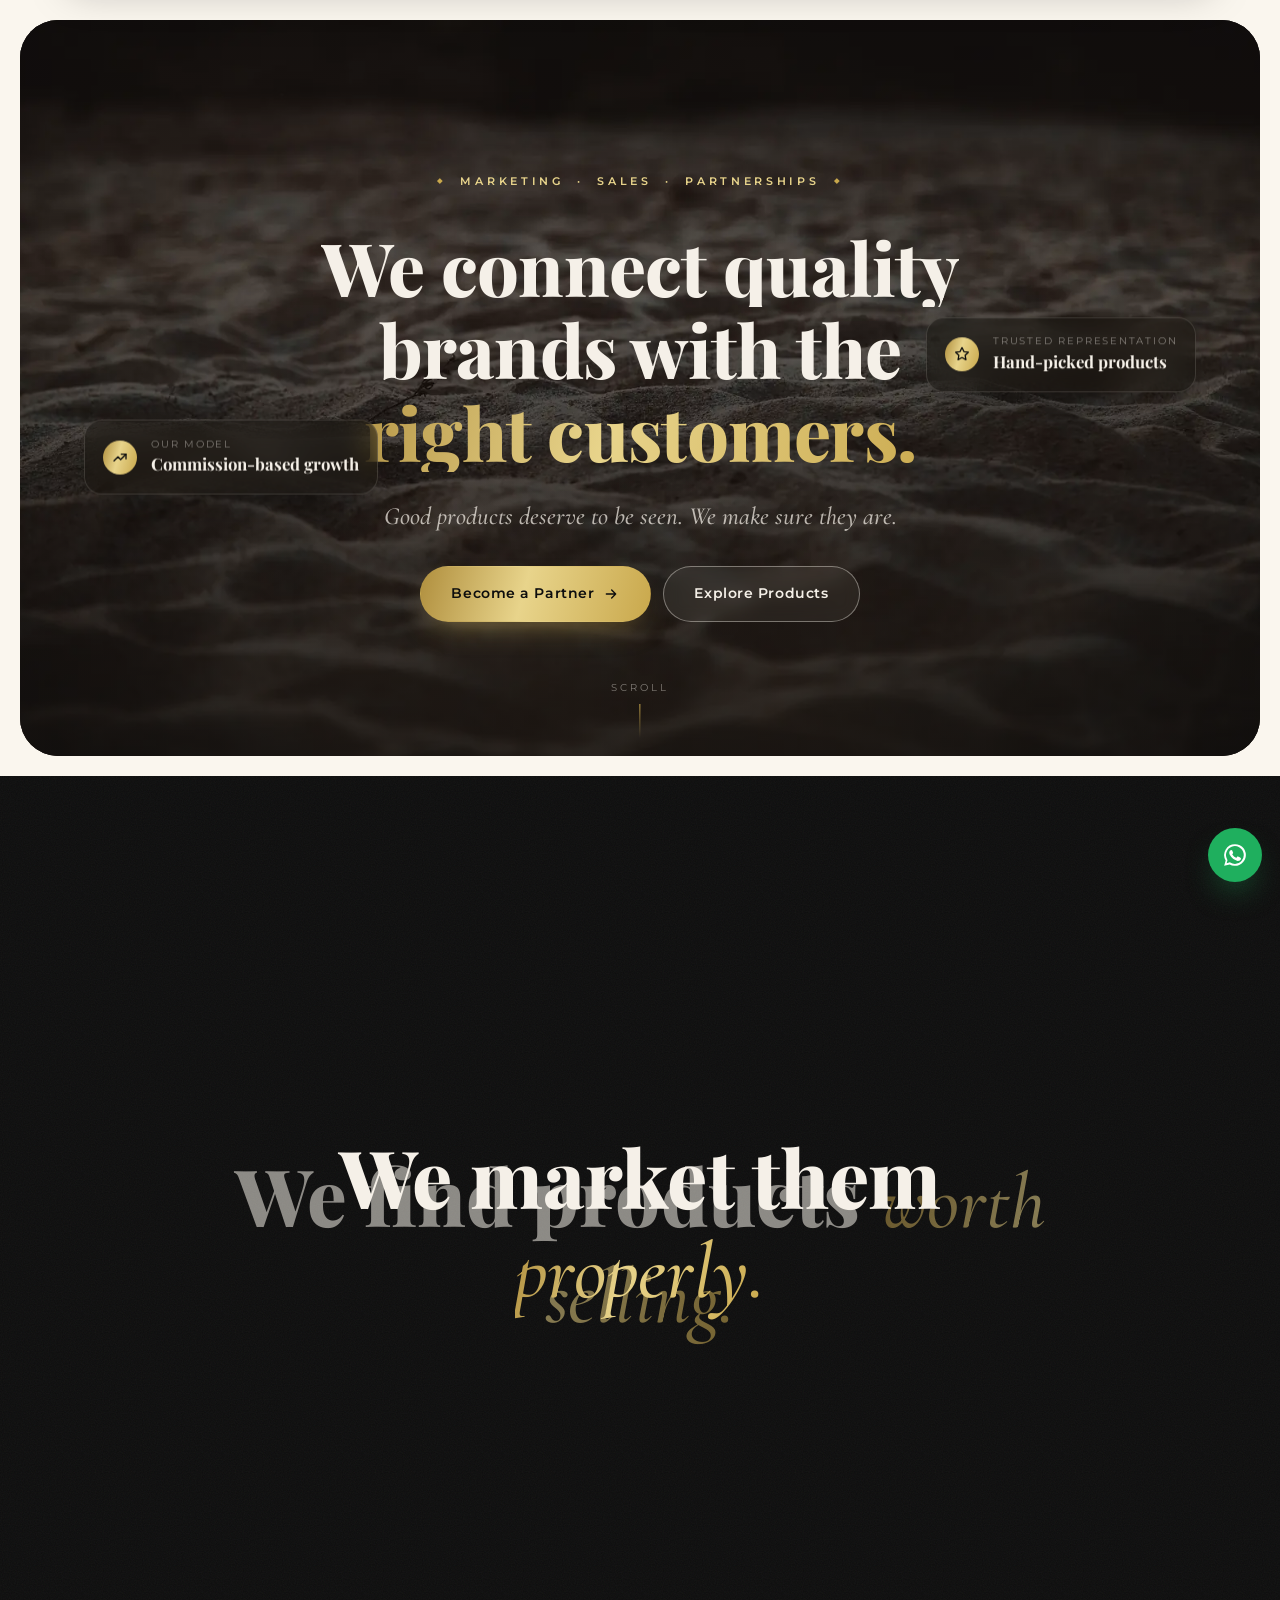
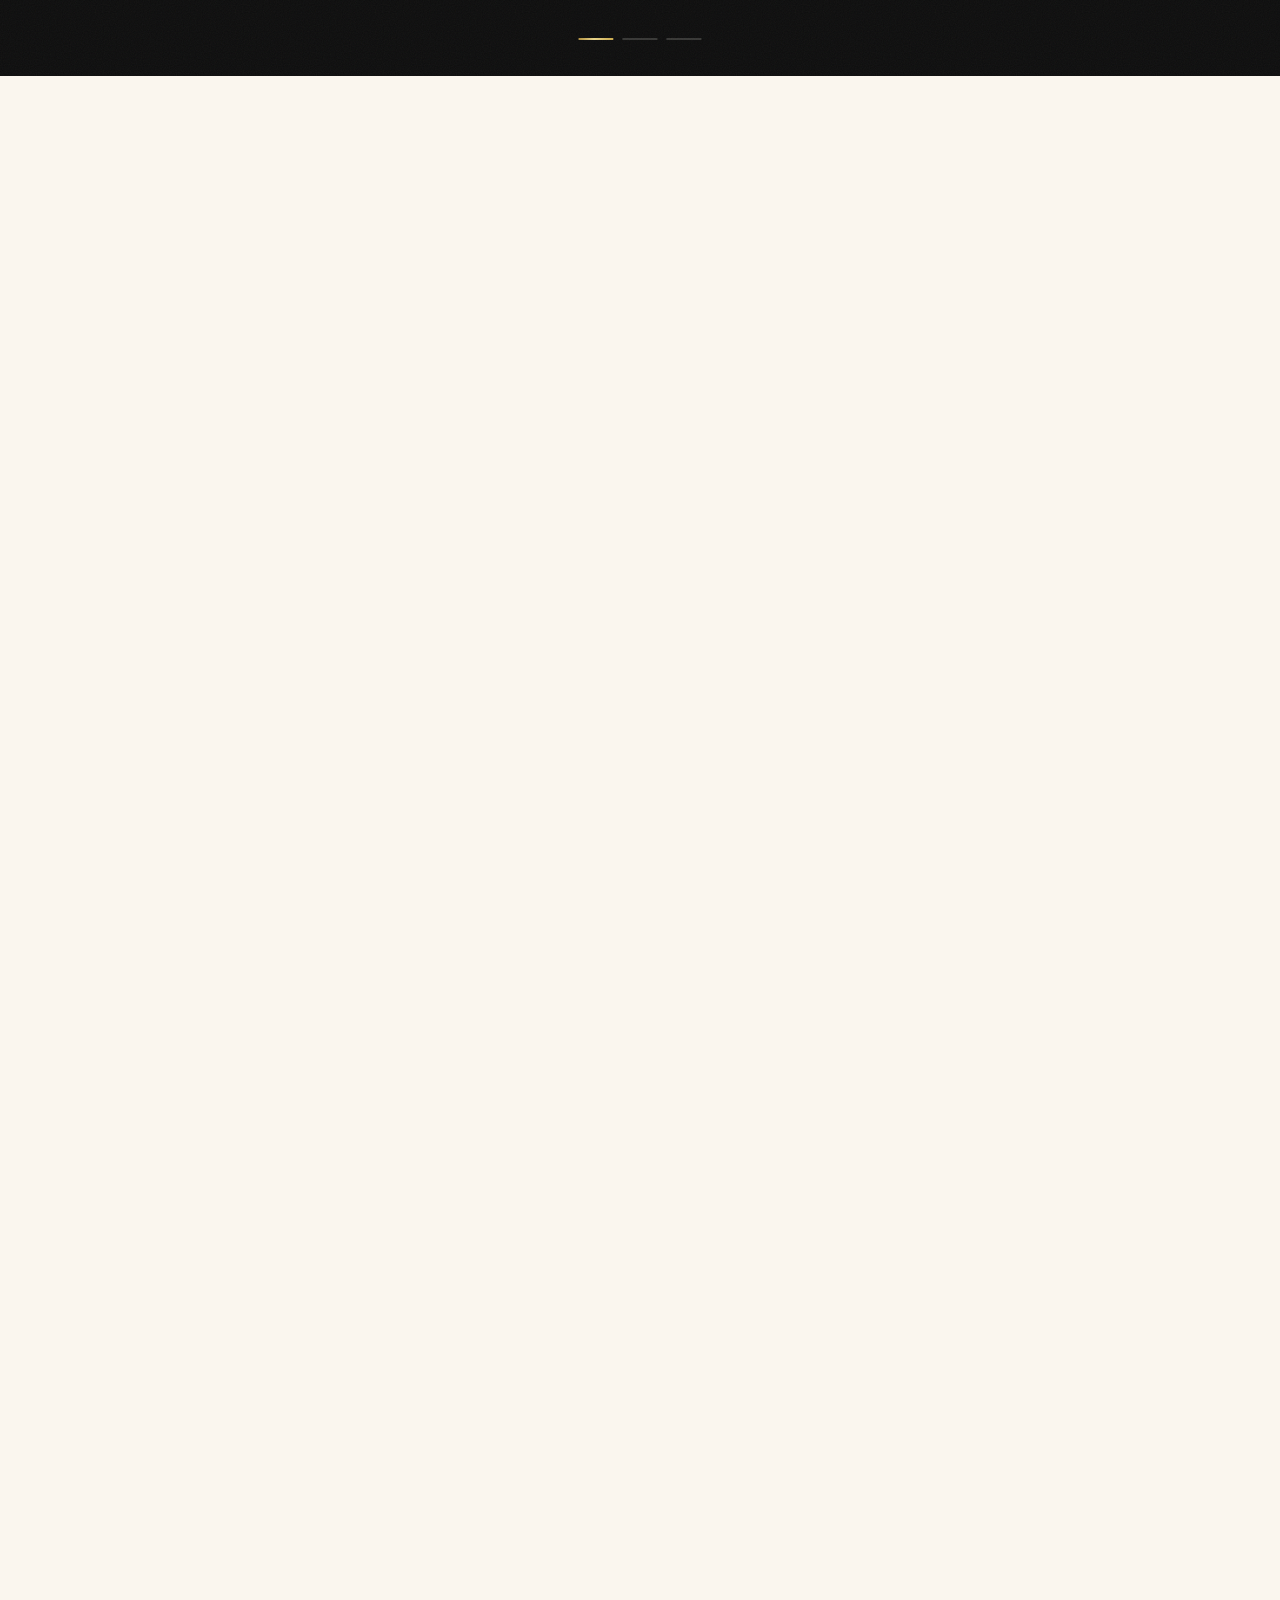
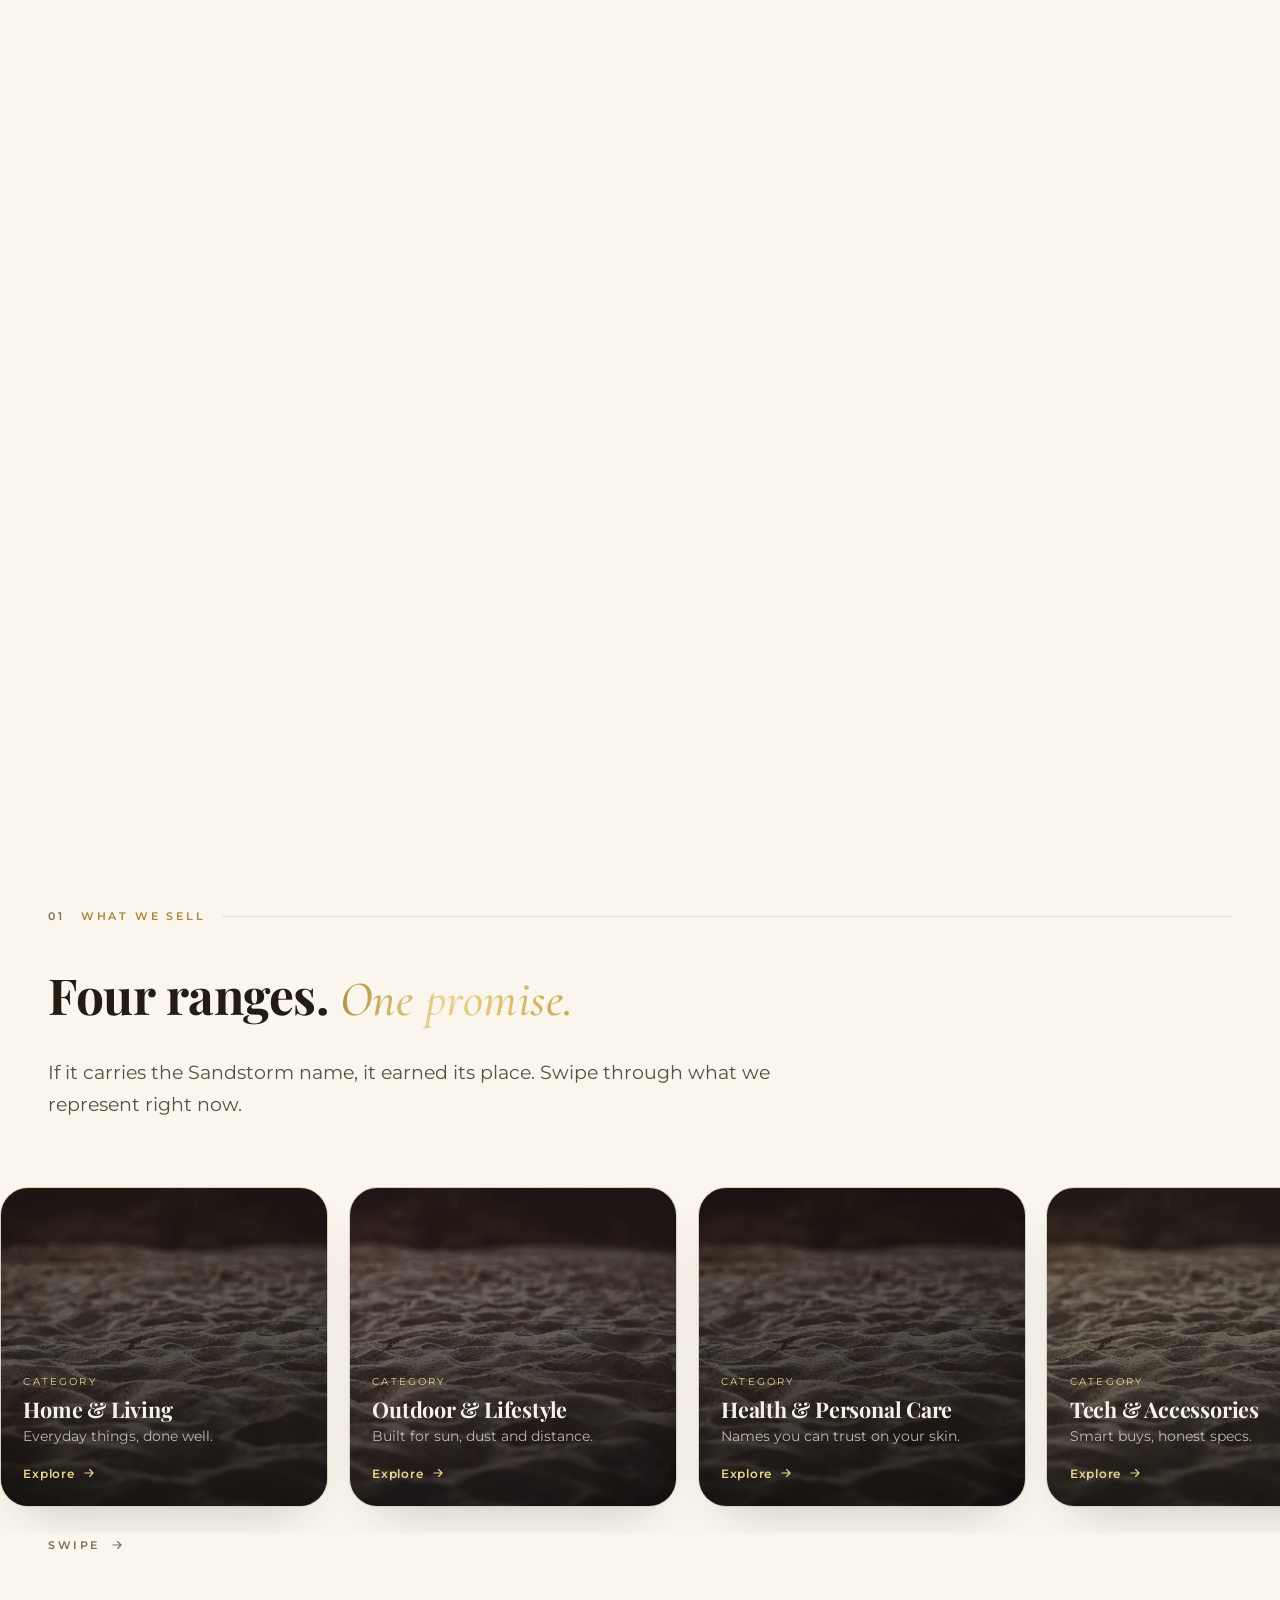
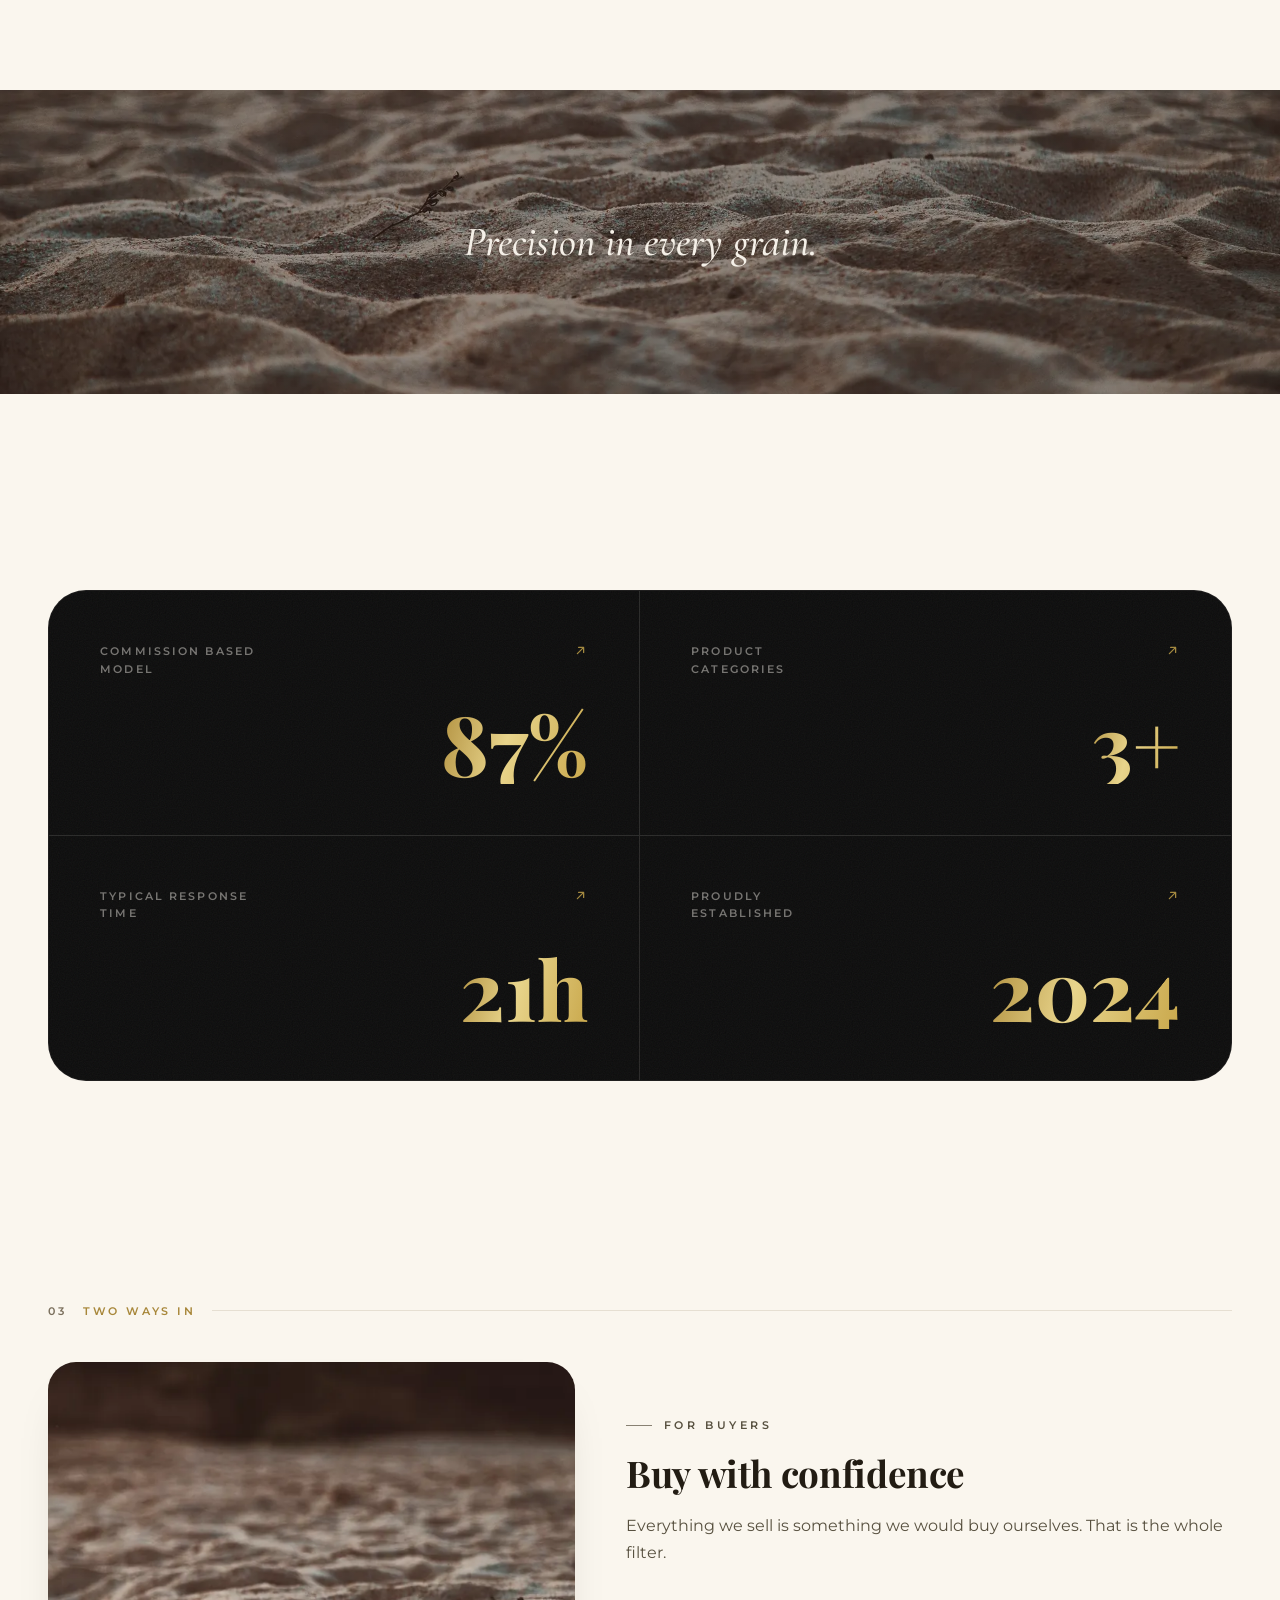
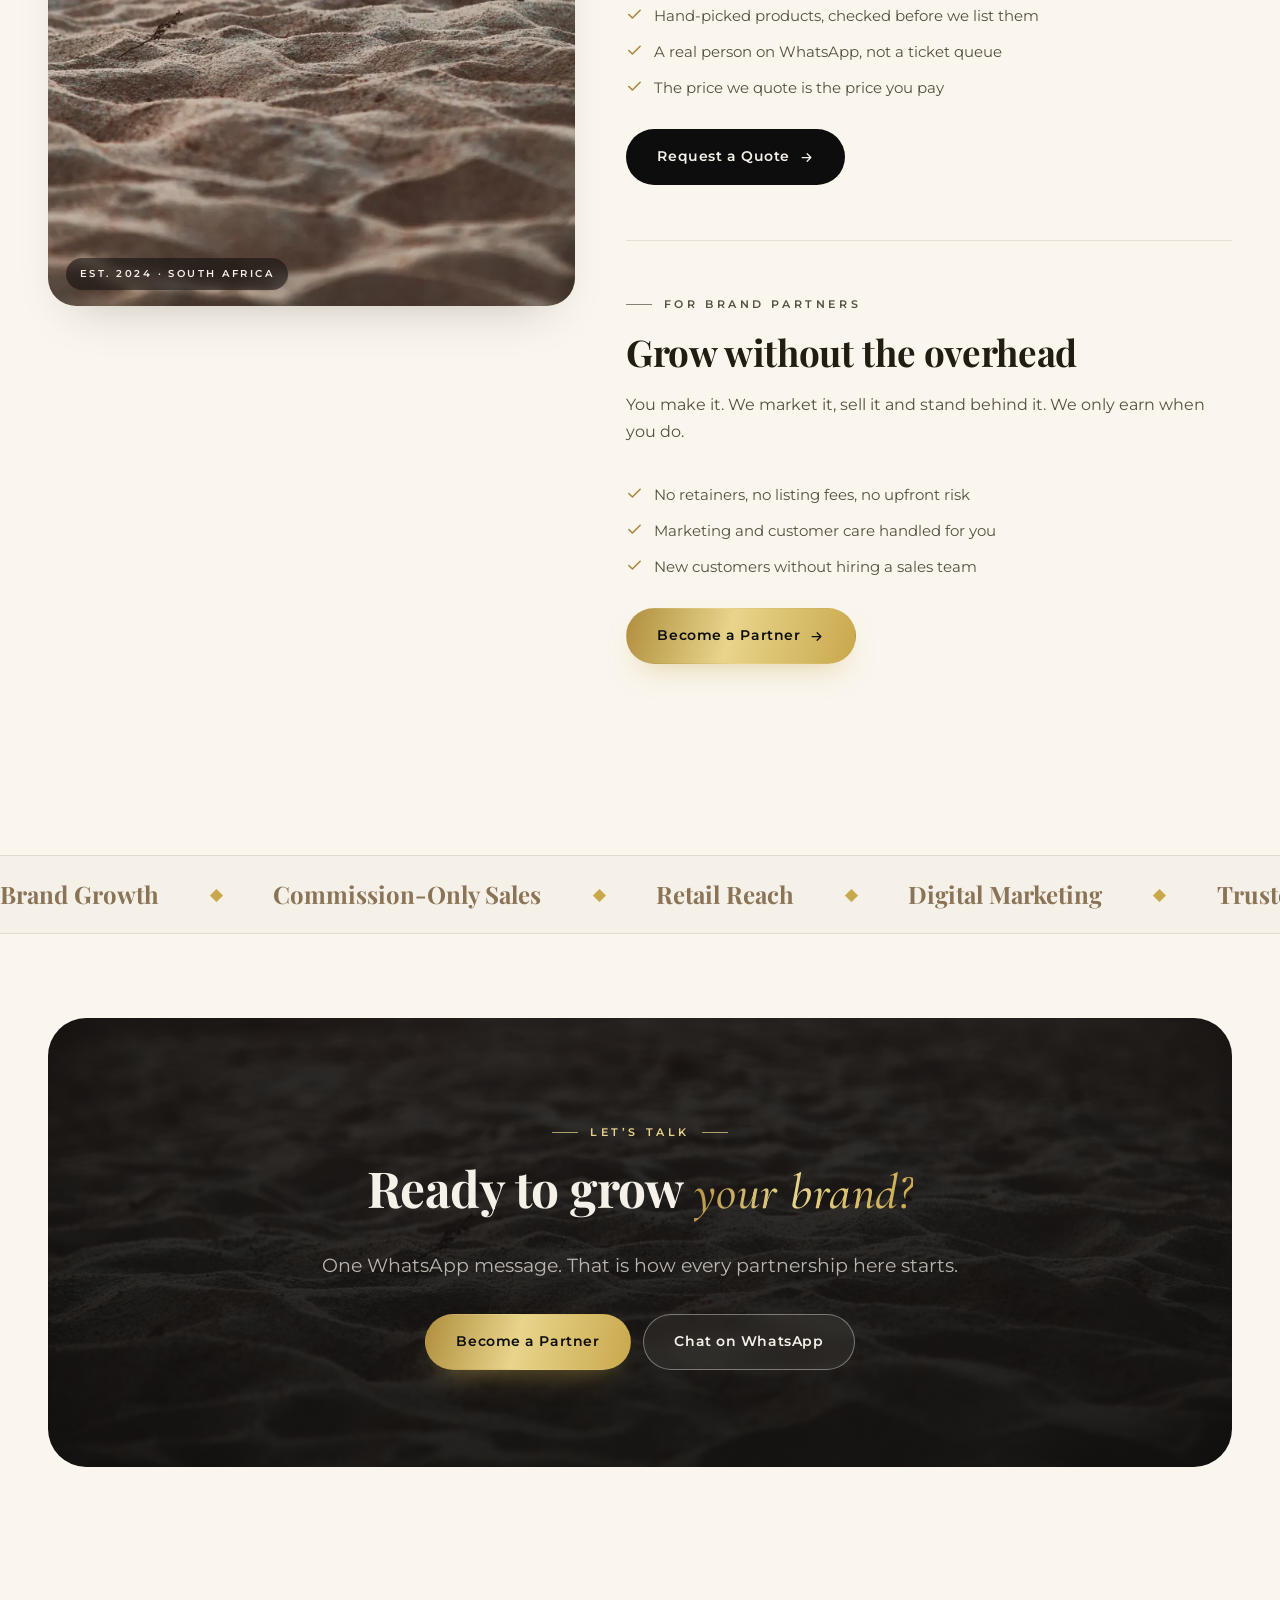
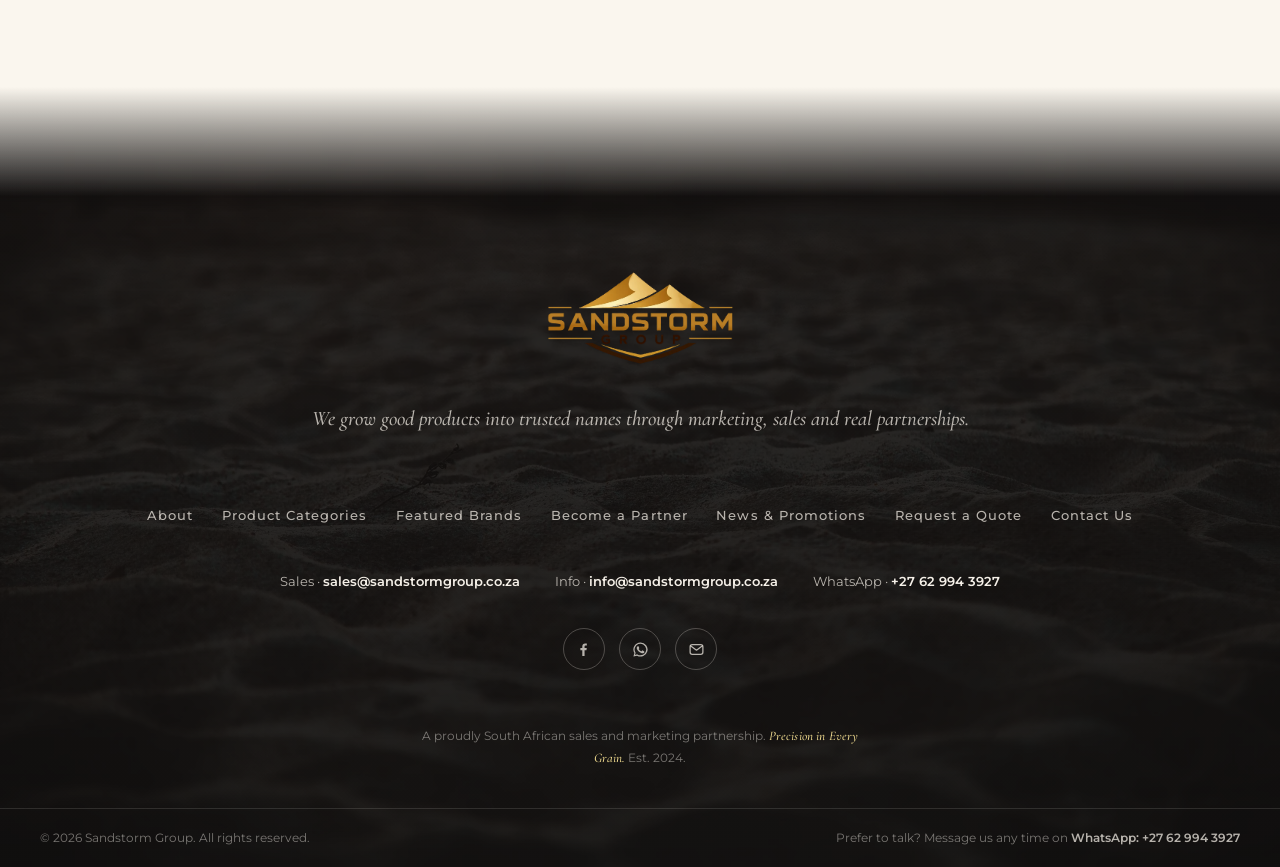
==== commit 8891dd83: "Redesign V2: editorial, story-driven layout across all pages - Rewrote all copy: shorter, human, no " ====
--- a/index.html
+++ b/index.html
@@ -3,11 +3,13 @@
 <head>
   <meta charset="UTF-8">
   <meta name="viewport" content="width=device-width, initial-scale=1">
-  <title>Sandstorm Group — We Connect Quality Brands With the Right Customers</title>
-  <meta name="description" content="Sandstorm Group is a strategic sales and marketing partner. We market and sell quality products on behalf of trusted brands — precision in every grain.">
-  <meta property="og:title" content="Sandstorm Group — Strategic Sales &amp; Marketing Partner">
-  <meta property="og:description" content="We grow brands through strategic marketing, sales and trusted partnerships.">
-  <meta property="og:image" content="assets/img/hero-poster.jpg">
+  <title>Sandstorm Group | We Connect Quality Brands With the Right Customers</title>
+  <meta name="description" content="Sandstorm Group is a South African sales and marketing partner. We market and sell products for brands that deserve better reach.">
+  <link rel="canonical" href="https://www.sandstormgroup.co.za/">
+  <meta property="og:title" content="Sandstorm Group | Sales &amp; Marketing Partner">
+  <meta property="og:description" content="We grow brands through marketing, sales and real partnerships.">
+  <meta property="og:image" content="https://www.sandstormgroup.co.za/assets/img/hero-poster.jpg">
+  <meta property="og:url" content="https://www.sandstormgroup.co.za/">
   <meta property="og:type" content="website">
   <meta name="theme-color" content="#0D0D0D">
   <link rel="icon" type="image/png" sizes="32x32" href="assets/img/favicon-32.png">
@@ -16,8 +18,30 @@
   <link rel="preload" href="assets/fonts/montserrat-400.woff2" as="font" type="font/woff2" crossorigin>
   <link rel="stylesheet" href="assets/css/fonts.css">
   <link rel="stylesheet" href="assets/css/main.css">
+  <script>try{if(sessionStorage.getItem('ssg-curtain'))document.documentElement.classList.add('curtain-skip')}catch(e){}</script>
+  <script type="application/ld+json">
+  {
+    "@context": "https://schema.org",
+    "@type": "Organization",
+    "name": "Sandstorm Group",
+    "url": "https://www.sandstormgroup.co.za/",
+    "logo": "https://www.sandstormgroup.co.za/assets/img/logo.png",
+    "slogan": "Precision in Every Grain",
+    "email": "info@sandstormgroup.co.za",
+    "telephone": "+27629943927",
+    "sameAs": ["https://www.facebook.com/profile.php?id=61589488565900"],
+    "address": { "@type": "PostalAddress", "addressCountry": "ZA" }
+  }
+  </script>
 </head>
 <body>
+  <div class="curtain" aria-hidden="true">
+    <picture>
+      <source srcset="assets/img/logo.webp" type="image/webp">
+      <img src="assets/img/logo.png" alt="">
+    </picture>
+  </div>
+  <div class="scroll-progress" aria-hidden="true"></div>
   <a class="skip-link" href="#main">Skip to content</a>
 
   <!-- ======== Mobile menu overlay ======== -->
@@ -44,7 +68,7 @@
   <!-- ======== Hero ======== -->
   <div class="hero-frame">
     <header class="site-header">
-      <a class="brand" href="index.html" aria-label="Sandstorm Group — home">
+      <a class="brand" href="index.html" aria-label="Sandstorm Group home">
         <picture>
           <source srcset="assets/img/logo-sm.webp" type="image/webp">
           <img src="assets/img/logo-sm.png" alt="Sandstorm Group" width="200" height="168">
@@ -86,7 +110,7 @@
           <span class="line"><span>brands with the</span></span>
           <span class="line"><span class="text-gold">right customers.</span></span>
         </h1>
-        <p class="hero-sub">Precision in every grain — Sandstorm Group grows brands through strategic marketing, dedicated sales and trusted partnerships.</p>
+        <p class="hero-sub">Good products deserve to be seen. We make sure they are.</p>
         <div class="hero-ctas">
           <a class="btn btn--gold" href="partner.html">Become a Partner
             <svg class="btn-arrow" viewBox="0 0 24 24" width="16" height="16" fill="none" stroke="currentColor" stroke-width="2" stroke-linecap="round" stroke-linejoin="round" aria-hidden="true"><path d="M5 12h14M13 6l6 6-6 6"/></svg>
@@ -110,7 +134,7 @@
         </span>
         <span>
           <span class="chip-label">Trusted representation</span>
-          <span class="chip-value">Quality brands only</span>
+          <span class="chip-value">Hand-picked products</span>
         </span>
       </div>
 
@@ -120,90 +144,147 @@
 
   <main id="main">
 
-    <!-- ======== Intro statement ======== -->
+    <!-- ======== Pinned manifesto ======== -->
+    <section class="manifesto grain" aria-label="What we do">
+      <div class="mani-stage">
+        <p class="mani-phrase">We find products <em>worth selling.</em></p>
+        <p class="mani-phrase">We market them <em>properly.</em></p>
+        <p class="mani-phrase">We sell. <em>You grow.</em></p>
+        <div class="mani-progress" aria-hidden="true"><i class="on"></i><i></i><i></i></div>
+      </div>
+    </section>
+
+    <!-- ======== Categories strip ======== -->
     <section class="section">
-      <div class="container container--narrow" style="text-align:center">
-        <p class="eyebrow eyebrow--center" data-reveal>Who we are</p>
-        <h2 data-reveal>Not just another online store — <span class="accent-italic text-gold">your strategic sales partner.</span></h2>
-        <p class="lead" style="margin-inline:auto" data-reveal>Sandstorm Group markets and sells other companies&rsquo; products under one trusted name. We earn through successful sales — which means we only win when the brands we represent win, and the customers we serve are genuinely happy.</p>
-      </div>
-    </section>
-
-    <!-- ======== Pillars ======== -->
-    <section class="section--tight">
-      <div class="container">
-        <div class="grid-3" data-reveal-group>
-          <article class="card">
-            <div class="card-ico">
-              <svg viewBox="0 0 24 24" fill="none" stroke="currentColor" stroke-width="1.7" stroke-linecap="round" stroke-linejoin="round" aria-hidden="true"><path d="M3 11l17-6v14L3 13v-2z"/><path d="M11.6 16.8a3 3 0 1 1-5.8-1.6"/></svg>
-            </div>
-            <h3>Strategic Marketing</h3>
-            <p>Campaigns crafted around each product&rsquo;s strengths — positioning quality brands where the right customers are already looking.</p>
-          </article>
-          <article class="card">
-            <div class="card-ico">
-              <svg viewBox="0 0 24 24" fill="none" stroke="currentColor" stroke-width="1.7" stroke-linecap="round" stroke-linejoin="round" aria-hidden="true"><path d="M3 17l6-6 4 4 8-8"/><path d="M14 7h7v7"/></svg>
-            </div>
-            <h3>Dedicated Sales</h3>
-            <p>A hands-on sales team that treats every product as its own. We close with care, follow up fast and build repeat customers.</p>
-          </article>
-          <article class="card">
-            <div class="card-ico">
-              <svg viewBox="0 0 24 24" fill="none" stroke="currentColor" stroke-width="1.7" stroke-linecap="round" stroke-linejoin="round" aria-hidden="true"><path d="M12 11.5 9.2 8.7a2.4 2.4 0 0 0-3.4 3.4l4.5 4.5a2.4 2.4 0 0 0 3.4 0l4.5-4.5a2.4 2.4 0 1 0-3.4-3.4L12 11.5z"/><path d="M2 7.5 5.8 5l3.4 1.5M22 7.5 18.2 5l-3.4 1.5"/></svg>
-            </div>
-            <h3>Trusted Partnerships</h3>
-            <p>We become an extension of your team — commission-based, transparent and invested in the long-term growth of your brand.</p>
-          </article>
-        </div>
-      </div>
-    </section>
-
-    <!-- ======== Categories preview ======== -->
+      <div class="container">
+        <p class="sec-label" data-reveal><span class="n">01</span> What we sell</p>
+        <div class="section-head" data-reveal>
+          <h2>Four ranges. <span class="accent-italic text-gold">One promise.</span></h2>
+          <p class="lead">If it carries the Sandstorm name, it earned its place. Swipe through what we represent right now.</p>
+        </div>
+      </div>
+      <div class="cat-strip" data-reveal="fade">
+        <a class="cat-card cat-card--a" href="categories.html">
+          <p class="cat-tag">Category</p>
+          <h3>Home &amp; Living</h3>
+          <p>Everyday things, done well.</p>
+          <span class="cat-go">Explore
+            <svg viewBox="0 0 24 24" width="14" height="14" fill="none" stroke="currentColor" stroke-width="2" stroke-linecap="round" stroke-linejoin="round" aria-hidden="true"><path d="M5 12h14M13 6l6 6-6 6"/></svg>
+          </span>
+        </a>
+        <a class="cat-card cat-card--b" href="categories.html">
+          <p class="cat-tag">Category</p>
+          <h3>Outdoor &amp; Lifestyle</h3>
+          <p>Built for sun, dust and distance.</p>
+          <span class="cat-go">Explore
+            <svg viewBox="0 0 24 24" width="14" height="14" fill="none" stroke="currentColor" stroke-width="2" stroke-linecap="round" stroke-linejoin="round" aria-hidden="true"><path d="M5 12h14M13 6l6 6-6 6"/></svg>
+          </span>
+        </a>
+        <a class="cat-card cat-card--c" href="categories.html">
+          <p class="cat-tag">Category</p>
+          <h3>Health &amp; Personal Care</h3>
+          <p>Names you can trust on your skin.</p>
+          <span class="cat-go">Explore
+            <svg viewBox="0 0 24 24" width="14" height="14" fill="none" stroke="currentColor" stroke-width="2" stroke-linecap="round" stroke-linejoin="round" aria-hidden="true"><path d="M5 12h14M13 6l6 6-6 6"/></svg>
+          </span>
+        </a>
+        <a class="cat-card cat-card--d" href="categories.html">
+          <p class="cat-tag">Category</p>
+          <h3>Tech &amp; Accessories</h3>
+          <p>Smart buys, honest specs.</p>
+          <span class="cat-go">Explore
+            <svg viewBox="0 0 24 24" width="14" height="14" fill="none" stroke="currentColor" stroke-width="2" stroke-linecap="round" stroke-linejoin="round" aria-hidden="true"><path d="M5 12h14M13 6l6 6-6 6"/></svg>
+          </span>
+        </a>
+      </div>
+      <div class="container">
+        <p class="strip-hint" aria-hidden="true">Swipe
+          <svg viewBox="0 0 24 24" width="14" height="14" fill="none" stroke="currentColor" stroke-width="2" stroke-linecap="round" stroke-linejoin="round"><path d="M5 12h14M13 6l6 6-6 6"/></svg>
+        </p>
+      </div>
+    </section>
+
+    <!-- ======== Sand parallax band ======== -->
+    <div class="sand-band" aria-hidden="true">
+      <img src="assets/img/sand-1920.webp" alt="" loading="lazy">
+      <p class="band-word">Precision in every grain.</p>
+    </div>
+
+    <!-- ======== Stats wall ======== -->
     <section class="section">
       <div class="container">
-        <div class="section-head" data-reveal>
-          <p class="eyebrow">Product categories</p>
-          <h2>Carefully selected. <span class="accent-italic text-gold">Confidently sold.</span></h2>
-          <p class="lead">Every product we represent has passed our own bar for quality. Browse the ranges we market and sell on behalf of our brand partners.</p>
-        </div>
-        <div class="grid-4" data-reveal-group>
-          <a class="cat-card cat-card--a" href="categories.html">
-            <p class="cat-tag">Category</p>
-            <h3>Home &amp; Living</h3>
-            <p>Quality pieces for everyday life.</p>
-            <span class="cat-go">Explore
-              <svg viewBox="0 0 24 24" width="14" height="14" fill="none" stroke="currentColor" stroke-width="2" stroke-linecap="round" stroke-linejoin="round" aria-hidden="true"><path d="M5 12h14M13 6l6 6-6 6"/></svg>
-            </span>
-          </a>
-          <a class="cat-card cat-card--b" href="categories.html">
-            <p class="cat-tag">Category</p>
-            <h3>Outdoor &amp; Lifestyle</h3>
-            <p>Gear built for the elements.</p>
-            <span class="cat-go">Explore
-              <svg viewBox="0 0 24 24" width="14" height="14" fill="none" stroke="currentColor" stroke-width="2" stroke-linecap="round" stroke-linejoin="round" aria-hidden="true"><path d="M5 12h14M13 6l6 6-6 6"/></svg>
-            </span>
-          </a>
-          <a class="cat-card cat-card--c" href="categories.html">
-            <p class="cat-tag">Category</p>
-            <h3>Health &amp; Personal Care</h3>
-            <p>Trusted names, real results.</p>
-            <span class="cat-go">Explore
-              <svg viewBox="0 0 24 24" width="14" height="14" fill="none" stroke="currentColor" stroke-width="2" stroke-linecap="round" stroke-linejoin="round" aria-hidden="true"><path d="M5 12h14M13 6l6 6-6 6"/></svg>
-            </span>
-          </a>
-          <a class="cat-card cat-card--d" href="categories.html">
-            <p class="cat-tag">Category</p>
-            <h3>Tech &amp; Accessories</h3>
-            <p>Smart products, smartly sold.</p>
-            <span class="cat-go">Explore
-              <svg viewBox="0 0 24 24" width="14" height="14" fill="none" stroke="currentColor" stroke-width="2" stroke-linecap="round" stroke-linejoin="round" aria-hidden="true"><path d="M5 12h14M13 6l6 6-6 6"/></svg>
-            </span>
-          </a>
-        </div>
-      </div>
-    </section>
-
-    <!-- ======== Marquee ======== -->
+        <p class="sec-label" data-reveal><span class="n">02</span> The numbers</p>
+        <div class="stats-wall grain" data-reveal="scale">
+          <div class="stat">
+            <div class="stat-label"><span>Commission based<br>model</span>
+              <svg viewBox="0 0 24 24" width="15" height="15" fill="none" stroke="currentColor" stroke-width="2" stroke-linecap="round" stroke-linejoin="round" aria-hidden="true"><path d="M7 17 17 7M9 7h8v8"/></svg>
+            </div>
+            <div class="stat-num"><span data-count="100" data-suffix="%">0%</span></div>
+          </div>
+          <div class="stat">
+            <div class="stat-label"><span>Product<br>categories</span>
+              <svg viewBox="0 0 24 24" width="15" height="15" fill="none" stroke="currentColor" stroke-width="2" stroke-linecap="round" stroke-linejoin="round" aria-hidden="true"><path d="M7 17 17 7M9 7h8v8"/></svg>
+            </div>
+            <div class="stat-num"><span data-count="4" data-suffix="+">0</span></div>
+          </div>
+          <div class="stat">
+            <div class="stat-label"><span>Typical response<br>time</span>
+              <svg viewBox="0 0 24 24" width="15" height="15" fill="none" stroke="currentColor" stroke-width="2" stroke-linecap="round" stroke-linejoin="round" aria-hidden="true"><path d="M7 17 17 7M9 7h8v8"/></svg>
+            </div>
+            <div class="stat-num"><span data-count="24" data-suffix="h">0</span></div>
+          </div>
+          <div class="stat">
+            <div class="stat-label"><span>Proudly<br>established</span>
+              <svg viewBox="0 0 24 24" width="15" height="15" fill="none" stroke="currentColor" stroke-width="2" stroke-linecap="round" stroke-linejoin="round" aria-hidden="true"><path d="M7 17 17 7M9 7h8v8"/></svg>
+            </div>
+            <div class="stat-num">2024</div>
+          </div>
+        </div>
+      </div>
+    </section>
+
+    <!-- ======== Sticky story split ======== -->
+    <section class="section--tight" style="padding-bottom: var(--space-section)">
+      <div class="container">
+        <p class="sec-label" data-reveal><span class="n">03</span> Two ways in</p>
+        <div class="story-split">
+          <div class="story-media" data-zoom>
+            <img src="assets/img/sand-1200.webp" alt="Wind-shaped sand, up close" loading="lazy">
+            <span class="story-media-cap">Est. 2024 · South Africa</span>
+          </div>
+          <div class="story-chapters">
+            <div class="story-chapter" data-reveal>
+              <p class="eyebrow">For buyers</p>
+              <h3>Buy with confidence</h3>
+              <p>Everything we sell is something we would buy ourselves. That is the whole filter.</p>
+              <ul>
+                <li><svg viewBox="0 0 24 24" fill="none" stroke="currentColor" stroke-width="2.2" stroke-linecap="round" stroke-linejoin="round" aria-hidden="true"><path d="M20 6 9 17l-5-5"/></svg>Hand-picked products, checked before we list them</li>
+                <li><svg viewBox="0 0 24 24" fill="none" stroke="currentColor" stroke-width="2.2" stroke-linecap="round" stroke-linejoin="round" aria-hidden="true"><path d="M20 6 9 17l-5-5"/></svg>A real person on WhatsApp, not a ticket queue</li>
+                <li><svg viewBox="0 0 24 24" fill="none" stroke="currentColor" stroke-width="2.2" stroke-linecap="round" stroke-linejoin="round" aria-hidden="true"><path d="M20 6 9 17l-5-5"/></svg>The price we quote is the price you pay</li>
+              </ul>
+              <a class="btn btn--dark" href="quote.html">Request a Quote
+                <svg class="btn-arrow" viewBox="0 0 24 24" width="15" height="15" fill="none" stroke="currentColor" stroke-width="2" stroke-linecap="round" stroke-linejoin="round" aria-hidden="true"><path d="M5 12h14M13 6l6 6-6 6"/></svg>
+              </a>
+            </div>
+            <div class="story-chapter" data-reveal>
+              <p class="eyebrow">For brand partners</p>
+              <h3>Grow without the overhead</h3>
+              <p>You make it. We market it, sell it and stand behind it. We only earn when you do.</p>
+              <ul>
+                <li><svg viewBox="0 0 24 24" fill="none" stroke="currentColor" stroke-width="2.2" stroke-linecap="round" stroke-linejoin="round" aria-hidden="true"><path d="M20 6 9 17l-5-5"/></svg>No retainers, no listing fees, no upfront risk</li>
+                <li><svg viewBox="0 0 24 24" fill="none" stroke="currentColor" stroke-width="2.2" stroke-linecap="round" stroke-linejoin="round" aria-hidden="true"><path d="M20 6 9 17l-5-5"/></svg>Marketing and customer care handled for you</li>
+                <li><svg viewBox="0 0 24 24" fill="none" stroke="currentColor" stroke-width="2.2" stroke-linecap="round" stroke-linejoin="round" aria-hidden="true"><path d="M20 6 9 17l-5-5"/></svg>New customers without hiring a sales team</li>
+              </ul>
+              <a class="btn btn--gold" href="partner.html">Become a Partner
+                <svg class="btn-arrow" viewBox="0 0 24 24" width="15" height="15" fill="none" stroke="currentColor" stroke-width="2" stroke-linecap="round" stroke-linejoin="round" aria-hidden="true"><path d="M5 12h14M13 6l6 6-6 6"/></svg>
+              </a>
+            </div>
+          </div>
+        </div>
+      </div>
+    </section>
+
+    <!-- ======== Marquee divider ======== -->
     <div class="marquee" aria-hidden="true">
       <div class="marquee-track">
         <span>Brand Growth <i>◆</i> Commission-Only Sales <i>◆</i> Retail Reach <i>◆</i> Digital Marketing <i>◆</i> Trusted Partnerships <i>◆</i> Precision in Every Grain <i>◆</i></span>
@@ -211,135 +292,18 @@
       </div>
     </div>
 
-    <!-- ======== For buyers / partners ======== -->
-    <section class="section">
-      <div class="container">
-        <div class="grid-2">
-          <div class="split-card split-card--light" data-reveal="left">
-            <p class="eyebrow">For buyers</p>
-            <h3>Shop with total confidence</h3>
-            <p>When you buy through Sandstorm Group, you&rsquo;re buying from a partner that hand-picks what it sells.</p>
-            <ul>
-              <li><svg viewBox="0 0 24 24" fill="none" stroke="currentColor" stroke-width="2.2" stroke-linecap="round" stroke-linejoin="round" aria-hidden="true"><path d="M20 6 9 17l-5-5"/></svg>Carefully selected brands — quality checked before we ever list them</li>
-              <li><svg viewBox="0 0 24 24" fill="none" stroke="currentColor" stroke-width="2.2" stroke-linecap="round" stroke-linejoin="round" aria-hidden="true"><path d="M20 6 9 17l-5-5"/></svg>Straight answers on WhatsApp — talk to a real person, fast</li>
-              <li><svg viewBox="0 0 24 24" fill="none" stroke="currentColor" stroke-width="2.2" stroke-linecap="round" stroke-linejoin="round" aria-hidden="true"><path d="M20 6 9 17l-5-5"/></svg>Fair quotes with no hidden costs</li>
-            </ul>
-            <a class="btn btn--dark" href="quote.html">Request a Quote
-              <svg class="btn-arrow" viewBox="0 0 24 24" width="15" height="15" fill="none" stroke="currentColor" stroke-width="2" stroke-linecap="round" stroke-linejoin="round" aria-hidden="true"><path d="M5 12h14M13 6l6 6-6 6"/></svg>
-            </a>
-          </div>
-          <div class="split-card split-card--dark on-dark" data-reveal="right">
-            <p class="eyebrow">For brand partners</p>
-            <h3>Your sales team, without the overhead</h3>
-            <p>Great products deserve great distribution. We market, sell and represent your brand — and we only earn when you do.</p>
-            <ul>
-              <li><svg viewBox="0 0 24 24" fill="none" stroke="currentColor" stroke-width="2.2" stroke-linecap="round" stroke-linejoin="round" aria-hidden="true"><path d="M20 6 9 17l-5-5"/></svg>Commission-based — zero upfront risk to your business</li>
-              <li><svg viewBox="0 0 24 24" fill="none" stroke="currentColor" stroke-width="2.2" stroke-linecap="round" stroke-linejoin="round" aria-hidden="true"><path d="M20 6 9 17l-5-5"/></svg>Marketing, promotion and customer relationships handled for you</li>
-              <li><svg viewBox="0 0 24 24" fill="none" stroke="currentColor" stroke-width="2.2" stroke-linecap="round" stroke-linejoin="round" aria-hidden="true"><path d="M20 6 9 17l-5-5"/></svg>Reach more customers without building your own sales infrastructure</li>
-            </ul>
-            <a class="btn btn--gold" href="partner.html">Become a Partner
-              <svg class="btn-arrow" viewBox="0 0 24 24" width="15" height="15" fill="none" stroke="currentColor" stroke-width="2" stroke-linecap="round" stroke-linejoin="round" aria-hidden="true"><path d="M5 12h14M13 6l6 6-6 6"/></svg>
-            </a>
-          </div>
-        </div>
-      </div>
-    </section>
-
-    <!-- ======== Stats ======== -->
-    <section class="section--tight">
-      <div class="container">
-        <div class="stats-band" data-reveal="scale">
-          <div class="stat">
-            <div class="stat-num"><span data-count="100" data-suffix="%">0%</span></div>
-            <div class="stat-label">Commission-based model</div>
-          </div>
-          <div class="stat">
-            <div class="stat-num"><span data-count="4" data-suffix="+">0</span></div>
-            <div class="stat-label">Product categories</div>
-          </div>
-          <div class="stat">
-            <div class="stat-num"><span data-count="24" data-suffix="h">0</span></div>
-            <div class="stat-label">Typical response time</div>
-          </div>
-          <div class="stat">
-            <div class="stat-num">2024</div>
-            <div class="stat-label">Proudly established</div>
-          </div>
-        </div>
-      </div>
-    </section>
-
-    <!-- ======== How it works ======== -->
-    <section class="section">
-      <div class="container">
-        <div class="section-head section-head--center" data-reveal>
-          <p class="eyebrow eyebrow--center">How partnership works</p>
-          <h2>Three steps to <span class="accent-italic text-gold">growth.</span></h2>
-        </div>
-        <div class="steps" data-reveal-group>
-          <div class="step">
-            <h3>Introduce your product</h3>
-            <p>Reach out on WhatsApp or through our partner form. Tell us what you make and who it&rsquo;s for.</p>
-          </div>
-          <div class="step">
-            <h3>We build the plan</h3>
-            <p>Together we agree on positioning, pricing and commission — then we take your product to market under the Sandstorm name.</p>
-          </div>
-          <div class="step">
-            <h3>You grow, we earn</h3>
-            <p>We market, sell and support. You get new customers and revenue; we earn commission only on successful sales.</p>
-          </div>
-        </div>
-      </div>
-    </section>
-
     <!-- ======== CTA band ======== -->
     <section class="section--tight">
       <div class="container">
-        <div class="cta-band" data-reveal="scale">
+        <div class="cta-band grain" data-reveal="scale">
           <p class="eyebrow eyebrow--center">Let&rsquo;s talk</p>
           <h2>Ready to grow <span class="accent-italic text-gold">your brand?</span></h2>
-          <p class="lead">One conversation is all it takes to find out what Sandstorm Group can do for your products.</p>
+          <p class="lead">One WhatsApp message. That is how every partnership here starts.</p>
           <div class="hero-ctas">
             <a class="btn btn--gold" href="partner.html">Become a Partner</a>
             <a class="btn btn--ghost-dark" href="https://wa.me/27629943927" target="_blank" rel="noopener">Chat on WhatsApp</a>
           </div>
         </div>
-      </div>
-    </section>
-
-    <!-- ======== News teaser ======== -->
-    <section class="section">
-      <div class="container">
-        <div class="section-head" data-reveal>
-          <p class="eyebrow">News &amp; promotions</p>
-          <h2>Fresh from the dunes</h2>
-        </div>
-        <div class="grid-3" data-reveal-group>
-          <article class="card news-card">
-            <span class="badge">New</span>
-            <p class="news-date">2026</p>
-            <h3>Sandstorm Group is live</h3>
-            <p>Our new home on the web has launched — built to connect quality brands with the right customers.</p>
-          </article>
-          <article class="card news-card">
-            <span class="badge">Partners</span>
-            <p class="news-date">Ongoing</p>
-            <h3>Now onboarding brand partners</h3>
-            <p>We&rsquo;re actively looking for quality products to represent. If that&rsquo;s you, let&rsquo;s talk.</p>
-          </article>
-          <article class="card news-card">
-            <span class="badge">Coming soon</span>
-            <p class="news-date">Watch this space</p>
-            <h3>Seasonal promotions</h3>
-            <p>Special offers from our featured brands will land here first. Follow us on Facebook so you never miss one.</p>
-          </article>
-        </div>
-        <p style="margin-top:2rem" data-reveal>
-          <a class="link-more" href="news.html">All news &amp; promotions
-            <svg viewBox="0 0 24 24" width="15" height="15" fill="none" stroke="currentColor" stroke-width="2" stroke-linecap="round" stroke-linejoin="round" aria-hidden="true"><path d="M5 12h14M13 6l6 6-6 6"/></svg>
-          </a>
-        </p>
       </div>
     </section>
   </main>
@@ -351,7 +315,7 @@
         <source srcset="assets/img/logo.webp" type="image/webp">
         <img src="assets/img/logo.png" alt="Sandstorm Group" width="560" height="471" loading="lazy">
       </picture>
-      <p class="footer-tag">Sandstorm Group grows quality brands through strategic marketing, sales and trusted partnerships.</p>
+      <p class="footer-tag">We grow good products into trusted names through marketing, sales and real partnerships.</p>
     </div>
 
     <nav class="footer-nav" aria-label="Footer">
@@ -365,9 +329,9 @@
     </nav>
 
     <div class="footer-contact">
-      <span>Sales — <a href="mailto:sales@sandstormgroup.co.za">sales@sandstormgroup.co.za</a></span>
-      <span>Info — <a href="mailto:info@sandstormgroup.co.za">info@sandstormgroup.co.za</a></span>
-      <span>WhatsApp — <a href="https://wa.me/27629943927" target="_blank" rel="noopener">+27 62 994 3927</a></span>
+      <span>Sales · <a href="mailto:sales@sandstormgroup.co.za">sales@sandstormgroup.co.za</a></span>
+      <span>Info · <a href="mailto:info@sandstormgroup.co.za">info@sandstormgroup.co.za</a></span>
+      <span>WhatsApp · <a href="https://wa.me/27629943927" target="_blank" rel="noopener">+27 62 994 3927</a></span>
     </div>
 
     <div class="footer-social">
@@ -382,7 +346,7 @@
       </a>
     </div>
 
-    <p class="footer-partnerline">A proudly South African sales &amp; marketing partnership — <span class="accent-italic">Precision in Every Grain</span> — Est. 2024</p>
+    <p class="footer-partnerline">A proudly South African sales and marketing partnership. <span class="accent-italic">Precision in Every Grain.</span> Est. 2024.</p>
 
     <div class="footer-bottom">
       <span>&copy; <span data-year>2026</span> Sandstorm Group. All rights reserved.</span>
--- a/assets/css/main.css
+++ b/assets/css/main.css
@@ -618,27 +618,72 @@
 }
 @media (min-width: 62rem) { .scroll-cue { display: flex; } }
 
-/* ---------- Page hero (inner pages) ---------- */
-.page-hero {
-  position: relative;
-  border-radius: var(--r-hero);
-  overflow: hidden;
-  background:
-    linear-gradient(160deg, rgba(13, 13, 13, 0.88) 30%, rgba(13, 13, 13, 0.62)),
-    url("../img/sand-1200.webp") center 65% / cover no-repeat;
-  color: var(--on-dark);
-  display: flex;
-  align-items: flex-end;
-  min-height: clamp(20rem, 46vh, 27rem);
-}
-.page-hero .hero-inner {
-  text-align: left;
-  justify-items: start;
-  gap: 0.6rem;
-  padding: clamp(7rem, 18vh, 9rem) clamp(1.4rem, 4.5vw, 4rem) clamp(2.2rem, 5vh, 3.2rem);
-}
-.page-hero h1 { font-size: clamp(2.2rem, 6vw, 3.8rem); max-width: 16ch; }
-.page-hero .hero-sub { font-size: clamp(1.1rem, 2.2vw, 1.35rem); }
+/* ---------- Light header (pages without dark hero) ---------- */
+body.header-light .site-header:not(.is-fixed) { color: var(--ink); }
+body.header-light .site-header:not(.is-fixed) .nav-desktop a { color: var(--ink-soft); }
+body.header-light .site-header:not(.is-fixed) .nav-desktop a:hover,
+body.header-light .site-header:not(.is-fixed) .nav-desktop a[aria-current="page"] { color: var(--ink); }
+body.header-light .site-header:not(.is-fixed) .menu-toggle {
+  border-color: var(--line-strong);
+  background: transparent;
+  color: var(--ink);
+}
+
+/* ---------- Editorial title block (inner pages) ---------- */
+.title-block {
+  padding: clamp(8rem, 20vh, 11.5rem) 0 clamp(1.8rem, 4vw, 3rem);
+}
+.title-block h1 {
+  font-size: clamp(2.9rem, 12vw, 7rem);
+  font-weight: 800;
+  letter-spacing: -0.02em;
+  line-height: 1.02;
+  margin-bottom: 0.35em;
+  max-width: 12ch;
+}
+.title-block .title-sub {
+  font-size: clamp(1rem, 1.8vw, 1.2rem);
+  color: var(--ink-soft);
+  max-width: 36em;
+  margin: 0;
+}
+.title-meta {
+  display: flex;
+  align-items: center;
+  gap: 1.2rem;
+  margin-top: clamp(1.8rem, 4vw, 2.8rem);
+}
+.title-meta::before {
+  content: "";
+  flex: 1;
+  height: 1px;
+  background: var(--line-strong);
+}
+.title-meta span {
+  font-size: 0.68rem;
+  font-weight: 600;
+  letter-spacing: 0.26em;
+  text-transform: uppercase;
+  color: var(--muted);
+  white-space: nowrap;
+}
+
+/* section label (editorial rhythm) */
+.sec-label {
+  display: flex;
+  align-items: baseline;
+  gap: 1rem;
+  font-size: 0.68rem;
+  font-weight: 600;
+  letter-spacing: 0.26em;
+  text-transform: uppercase;
+  color: var(--gold-deep);
+  margin-bottom: clamp(1.6rem, 4vw, 2.6rem);
+}
+.sec-label .n { color: var(--muted); }
+.sec-label::after { content: ""; flex: 1; height: 1px; background: var(--line); align-self: center; }
+.on-dark .sec-label { color: var(--gold-light); }
+.on-dark .sec-label::after { background: rgba(245, 240, 232, 0.14); }
 
 /* ---------- Cards ---------- */
 .card {
@@ -684,17 +729,46 @@
   gap: clamp(1rem, 2.4vw, 1.6rem);
   grid-template-columns: 1fr;
 }
-.grid-4 {
-  display: grid;
-  gap: clamp(0.9rem, 2vw, 1.4rem);
-  grid-template-columns: 1fr 1fr;
-}
 @media (min-width: 46rem) {
   .grid-3 { grid-template-columns: repeat(3, 1fr); }
   .grid-2 { grid-template-columns: repeat(2, 1fr); }
 }
+
+/* ---------- Category strip (horizontal snap carousel) ---------- */
+.cat-strip {
+  display: flex;
+  gap: clamp(0.9rem, 2vw, 1.3rem);
+  overflow-x: auto;
+  scroll-snap-type: x mandatory;
+  padding: 0.5rem calc((100vw - min(var(--container), 100vw - var(--gutter) * 2)) / 2) 1.6rem;
+  scrollbar-width: none;
+  -webkit-overflow-scrolling: touch;
+}
+.cat-strip::-webkit-scrollbar { display: none; }
+.cat-strip .cat-card {
+  flex: 0 0 auto;
+  width: min(78vw, 21rem);
+  scroll-snap-align: center;
+  min-height: clamp(16rem, 55vw, 20rem);
+}
 @media (min-width: 62rem) {
-  .grid-4 { grid-template-columns: repeat(4, 1fr); }
+  .cat-strip .cat-card { width: 20.5rem; scroll-snap-align: start; }
+}
+.strip-hint {
+  display: flex;
+  align-items: center;
+  gap: 0.6rem;
+  font-size: 0.68rem;
+  font-weight: 600;
+  letter-spacing: 0.24em;
+  text-transform: uppercase;
+  color: var(--muted);
+  margin-top: 0.2rem;
+}
+.strip-hint svg { animation: hint-slide 2.4s var(--ease-out) infinite; }
+@keyframes hint-slide {
+  0%, 100% { transform: translateX(0); opacity: 0.5; }
+  50% { transform: translateX(8px); opacity: 1; }
 }
 
 /* Category cards */
@@ -830,38 +904,272 @@
 .split-card--dark li { color: var(--on-dark-soft); }
 .split-card--dark p { color: var(--on-dark-soft); }
 
-/* ---------- Stats band ---------- */
-.stats-band {
-  background:
-    radial-gradient(90% 130% at 12% 0%, rgba(212, 129, 58, 0.12), transparent 55%),
-    var(--obsidian);
-  border-radius: var(--r-lg);
-  color: var(--on-dark);
-  padding: clamp(2.4rem, 6vw, 4rem);
-  display: grid;
-  gap: 2rem;
+/* ---------- Stats wall (hairline grid, huge numerals) ---------- */
+.stats-wall {
+  background: var(--obsidian);
+  border-radius: var(--r-hero);
+  color: var(--on-dark);
+  border: 1px solid rgba(245, 240, 232, 0.08);
+  display: grid;
   grid-template-columns: 1fr 1fr;
-  border: 1px solid rgba(245, 240, 232, 0.08);
-}
-@media (min-width: 62rem) { .stats-band { grid-template-columns: repeat(4, 1fr); } }
-
+  overflow: hidden;
+  position: relative;
+}
+.stats-wall .stat {
+  padding: clamp(1.6rem, 4.5vw, 3.2rem);
+  min-height: clamp(10rem, 26vw, 15rem);
+  display: flex;
+  flex-direction: column;
+  justify-content: space-between;
+  gap: 1.4rem;
+  border-right: 1px solid rgba(245, 240, 232, 0.12);
+  border-bottom: 1px solid rgba(245, 240, 232, 0.12);
+}
+.stats-wall .stat:nth-child(2n) { border-right: 0; }
+.stats-wall .stat:nth-last-child(-n+2) { border-bottom: 0; }
+.stat .stat-label {
+  display: flex;
+  align-items: flex-start;
+  justify-content: space-between;
+  gap: 0.8rem;
+  font-size: 0.66rem;
+  font-weight: 600;
+  letter-spacing: 0.2em;
+  text-transform: uppercase;
+  color: var(--on-dark-faint);
+}
+.stat .stat-label svg { flex: none; color: var(--gold); opacity: 0.8; }
 .stat .stat-num {
   font-family: var(--font-display);
-  font-size: clamp(2rem, 5vw, 3rem);
+  font-size: clamp(2.8rem, 8.5vw, 5.2rem);
   font-weight: 800;
+  line-height: 1;
+  align-self: flex-end;
   background: var(--grad-gold);
   -webkit-background-clip: text;
   background-clip: text;
   color: transparent;
+}
+
+/* ---------- Pinned manifesto ---------- */
+.manifesto {
+  position: relative;
+  background: var(--obsidian);
+  color: var(--on-dark);
+  overflow: hidden;
+}
+.manifesto .mani-stage {
+  min-height: 100svh;
+  display: grid;
+  place-items: center;
+  padding: clamp(4rem, 10vh, 6rem) var(--gutter);
+  position: relative;
+}
+.manifesto .mani-phrase {
+  font-family: var(--font-display);
+  font-weight: 800;
+  font-size: clamp(2.1rem, 7.2vw, 5rem);
   line-height: 1.1;
-}
-.stat .stat-label {
-  font-size: 0.72rem;
-  letter-spacing: 0.18em;
+  text-align: center;
+  max-width: 16ch;
+  margin: 0;
+}
+.manifesto .mani-phrase em {
+  font-family: var(--font-accent);
+  font-style: italic;
+  font-weight: 500;
+  background: var(--grad-gold);
+  -webkit-background-clip: text;
+  background-clip: text;
+  color: transparent;
+}
+/* static fallback layout (no JS / reduced motion): phrases stack */
+.manifesto .mani-stage { grid-auto-rows: min-content; align-content: center; gap: clamp(2rem, 6vh, 3.5rem); }
+/* pinned mode: JS adds .is-pinned, phrases overlap */
+.manifesto.is-pinned .mani-stage { grid-auto-rows: unset; gap: 0; }
+.manifesto.is-pinned .mani-phrase { grid-area: 1 / 1; opacity: 0; }
+.manifesto .mani-progress {
+  position: absolute;
+  bottom: clamp(1.4rem, 4vh, 2.6rem);
+  left: 50%;
+  transform: translateX(-50%);
+  display: none;
+  gap: 0.55rem;
+}
+.manifesto.is-pinned .mani-progress { display: flex; }
+.manifesto .mani-progress i {
+  width: 2.2rem;
+  height: 2px;
+  background: rgba(245, 240, 232, 0.18);
+  overflow: hidden;
+  position: relative;
+}
+.manifesto .mani-progress i::after {
+  content: "";
+  position: absolute;
+  inset: 0;
+  background: var(--grad-gold);
+  transform: scaleX(0);
+  transform-origin: left;
+  transition: transform 0.4s var(--ease-out);
+}
+.manifesto .mani-progress i.on::after { transform: scaleX(1); }
+
+/* ---------- Sticky story split ---------- */
+.story-split {
+  display: grid;
+  gap: clamp(1.6rem, 4vw, 4rem);
+  align-items: start;
+}
+.story-media {
+  border-radius: var(--r-lg);
+  overflow: hidden;
+  position: relative;
+  height: clamp(15rem, 55vw, 22rem);
+  box-shadow: var(--shadow-card);
+}
+.story-media img {
+  position: absolute;
+  inset: 0;
+  width: 100%;
+  height: 100%;
+  object-fit: cover;
+}
+.story-media .story-media-cap {
+  position: absolute;
+  left: 1.1rem;
+  bottom: 1rem;
+  z-index: 2;
+  font-size: 0.64rem;
+  font-weight: 600;
+  letter-spacing: 0.24em;
   text-transform: uppercase;
-  color: var(--on-dark-faint);
-  margin-top: 0.5rem;
-}
+  color: var(--on-dark);
+  background: rgba(13, 13, 13, 0.55);
+  padding: 0.45rem 0.9rem;
+  border-radius: var(--r-pill);
+  backdrop-filter: blur(6px);
+  -webkit-backdrop-filter: blur(6px);
+}
+.story-chapters { display: grid; }
+.story-chapter { padding: clamp(2.2rem, 6vh, 4.5rem) 0; }
+.story-chapter + .story-chapter { border-top: 1px solid var(--line); }
+.story-chapter h3 { font-size: clamp(1.6rem, 4vw, 2.3rem); margin-bottom: 0.5em; }
+.story-chapter p { color: var(--ink-soft); max-width: 38em; }
+.story-chapter ul { list-style: none; padding: 0; margin: 1.2rem 0 1.8rem; display: grid; gap: 0.65rem; }
+.story-chapter li { display: flex; gap: 0.7rem; align-items: flex-start; color: var(--ink-soft); font-size: 0.94rem; }
+.story-chapter li svg { flex: none; width: 17px; height: 17px; margin-top: 0.22em; color: var(--gold-deep); }
+@media (min-width: 62rem) {
+  .story-split { grid-template-columns: 1fr 1.15fr; }
+  .story-media { position: sticky; top: 6.5rem; height: min(70vh, 34rem); }
+  .story-chapter { min-height: 46vh; display: flex; flex-direction: column; justify-content: center; align-items: flex-start; }
+}
+
+/* ---------- Sand parallax band ---------- */
+.sand-band {
+  position: relative;
+  overflow: hidden;
+  height: clamp(11rem, 30vw, 19rem);
+  isolation: isolate;
+}
+.sand-band img {
+  position: absolute;
+  left: 0;
+  right: 0;
+  top: -18%;
+  width: 100%;
+  height: 136%;
+  object-fit: cover;
+}
+.sand-band::after {
+  content: "";
+  position: absolute;
+  inset: 0;
+  background: linear-gradient(rgba(13, 13, 13, 0.28), rgba(13, 13, 13, 0.28));
+}
+.sand-band .band-word {
+  position: absolute;
+  inset: 0;
+  z-index: 2;
+  display: grid;
+  place-items: center;
+  font-family: var(--font-accent);
+  font-style: italic;
+  font-size: clamp(1.4rem, 4.4vw, 2.6rem);
+  color: var(--on-dark);
+  text-align: center;
+  padding: 0 var(--gutter);
+}
+
+/* ---------- Scrubbed word reveal ---------- */
+[data-words] .w { opacity: 0.14; display: inline-block; transition: none; }
+html.no-js [data-words] .w, .rm [data-words] .w { opacity: 1; }
+.statement {
+  font-family: var(--font-display);
+  font-size: clamp(1.7rem, 4.6vw, 3rem);
+  font-weight: 700;
+  line-height: 1.28;
+  letter-spacing: -0.01em;
+  max-width: 26ch;
+  margin: 0;
+}
+
+/* ---------- Grain overlay ---------- */
+.grain { position: relative; }
+.grain::after {
+  content: "";
+  position: absolute;
+  inset: 0;
+  z-index: 1;
+  pointer-events: none;
+  opacity: 0.055;
+  background-image: url("data:image/svg+xml,%3Csvg xmlns='http://www.w3.org/2000/svg' width='140' height='140'%3E%3Cfilter id='n'%3E%3CfeTurbulence type='fractalNoise' baseFrequency='0.85' numOctaves='2'/%3E%3C/filter%3E%3Crect width='140' height='140' filter='url(%23n)' opacity='1'/%3E%3C/svg%3E");
+}
+.grain > * { position: relative; z-index: 2; }
+
+/* ---------- Scroll progress hairline ---------- */
+.scroll-progress {
+  position: fixed;
+  top: 0;
+  left: 0;
+  right: 0;
+  height: 2px;
+  z-index: 120;
+  background: var(--grad-gold);
+  transform: scaleX(0);
+  transform-origin: left;
+  pointer-events: none;
+}
+
+/* ---------- Load curtain ---------- */
+.curtain {
+  position: fixed;
+  inset: 0;
+  z-index: 300;
+  background: var(--obsidian);
+  display: grid;
+  place-items: center;
+}
+.curtain img { width: clamp(120px, 20vw, 170px); opacity: 0; }
+html.curtain-skip .curtain { display: none; }
+body.is-loaded .curtain {
+  animation: curtain-up 0.7s var(--ease-out) 0.55s forwards;
+}
+body.is-loaded .curtain img {
+  animation: curtain-logo 0.9s var(--ease-out) forwards;
+}
+@keyframes curtain-logo {
+  0% { opacity: 0; transform: translateY(14px) scale(0.96); }
+  45% { opacity: 1; transform: translateY(0) scale(1); }
+  100% { opacity: 1; transform: translateY(0) scale(1); }
+}
+@keyframes curtain-up {
+  to { transform: translateY(-101%); }
+}
+
+/* ---------- Page transition ---------- */
+body { transition: opacity 0.22s ease; }
+body.page-exit { opacity: 0; }
 
 /* ---------- CTA band ---------- */
 .cta-band {
@@ -888,33 +1196,67 @@
 .cta-band .eyebrow { color: var(--gold-light); }
 .cta-band .hero-ctas { margin: 0; }
 
-/* ---------- Steps ---------- */
-.steps { counter-reset: step; display: grid; gap: clamp(1rem, 2.4vw, 1.6rem); }
-@media (min-width: 46rem) { .steps { grid-template-columns: repeat(3, 1fr); } }
-.step {
-  counter-increment: step;
+/* ---------- Hairline rows (editorial lists) ---------- */
+.line-rows { border-top: 1px solid var(--line-strong); }
+.line-row {
+  display: grid;
+  grid-template-columns: auto 1fr;
+  grid-template-areas: "idx title" "idx text";
+  column-gap: clamp(1.2rem, 4vw, 3rem);
+  row-gap: 0.35rem;
+  align-items: baseline;
+  padding: clamp(1.4rem, 3.5vw, 2.2rem) 0.2rem;
+  border-bottom: 1px solid var(--line);
   position: relative;
-  padding: clamp(1.6rem, 3vw, 2.2rem);
-  background: var(--card);
-  border: 1px solid var(--line);
-  border-radius: var(--r-lg);
-  box-shadow: var(--shadow-card);
-}
-.step::before {
-  content: "0" counter(step);
+  transition: background-color 0.4s var(--ease-out), padding-left 0.4s var(--ease-out);
+}
+a.line-row { cursor: pointer; }
+.line-row .row-idx {
+  grid-area: idx;
+  font-size: 0.72rem;
+  font-weight: 600;
+  letter-spacing: 0.2em;
+  color: var(--gold-deep);
+  align-self: start;
+  padding-top: 0.5em;
+  min-width: 2.4em;
+}
+.line-row .row-title {
+  grid-area: title;
   font-family: var(--font-display);
-  font-size: 2.6rem;
-  font-weight: 800;
-  background: var(--grad-gold);
-  -webkit-background-clip: text;
-  background-clip: text;
-  color: transparent;
-  display: block;
-  line-height: 1;
-  margin-bottom: 0.9rem;
-}
-.step h3 { font-size: 1.2rem; }
-.step p { color: var(--ink-soft); font-size: 0.93rem; }
+  font-size: clamp(1.35rem, 3.6vw, 2.1rem);
+  font-weight: 700;
+  line-height: 1.15;
+  display: flex;
+  align-items: center;
+  gap: 0.8rem;
+  flex-wrap: wrap;
+  transition: color 0.3s var(--ease-out);
+}
+.line-row .row-text {
+  grid-area: text;
+  font-size: 0.92rem;
+  color: var(--ink-soft);
+  max-width: 46em;
+  margin: 0;
+}
+.line-row .row-arrow {
+  position: absolute;
+  right: 0.3rem;
+  top: 50%;
+  translate: 0 -50%;
+  color: var(--gold-deep);
+  opacity: 0;
+  transition: opacity 0.35s var(--ease-out), translate 0.35s var(--ease-out);
+}
+@media (hover: hover) {
+  a.line-row:hover, .line-row:hover { background: rgba(201, 168, 76, 0.06); padding-left: 0.9rem; }
+  a.line-row:hover .row-title { color: var(--gold-deep); }
+  a.line-row:hover .row-arrow { opacity: 1; translate: 0.3rem -50%; }
+}
+.on-dark .line-rows { border-color: rgba(245, 240, 232, 0.22); }
+.on-dark .line-row { border-color: rgba(245, 240, 232, 0.1); }
+.on-dark .line-row .row-text { color: var(--on-dark-soft); }
 
 /* ---------- Forms ---------- */
 .form-card {
@@ -975,39 +1317,9 @@
 }
 .form-success.is-visible { display: block; }
 
-/* ---------- Contact cards ---------- */
-.contact-card {
-  display: flex;
-  align-items: center;
-  gap: 1.1rem;
-  padding: 1.3rem 1.5rem;
-}
-.contact-card .card-ico { margin: 0; flex: none; }
-.contact-card .c-label {
-  font-size: 0.66rem;
-  letter-spacing: 0.2em;
-  text-transform: uppercase;
-  color: var(--muted);
-}
-.contact-card .c-value {
-  font-weight: 600;
-  font-size: 0.98rem;
-  word-break: break-word;
-}
-.contact-card .c-value:hover { color: var(--gold-deep); }
-
-/* ---------- News cards ---------- */
-.news-card { display: flex; flex-direction: column; }
-.news-card .news-date {
-  font-size: 0.68rem;
-  letter-spacing: 0.2em;
-  text-transform: uppercase;
-  color: var(--gold-deep);
-  margin-bottom: 0.7rem;
-}
-.news-card h3 { font-size: 1.25rem; }
-.news-card .badge {
-  align-self: flex-start;
+/* ---------- Tags ---------- */
+.tag {
+  display: inline-block;
   font-size: 0.62rem;
   font-weight: 700;
   letter-spacing: 0.16em;
@@ -1016,7 +1328,80 @@
   background: var(--grad-gold);
   padding: 0.3rem 0.75rem;
   border-radius: var(--r-pill);
-  margin-bottom: 1rem;
+}
+.tag--ghost {
+  background: transparent;
+  color: var(--gold-deep);
+  border: 1px solid rgba(201, 168, 76, 0.5);
+}
+
+/* ---------- Featured story (news) ---------- */
+.feature-story {
+  display: grid;
+  border-radius: var(--r-hero);
+  overflow: hidden;
+  background: var(--carbon);
+  color: var(--on-dark);
+  border: 1px solid rgba(201, 168, 76, 0.2);
+  box-shadow: var(--shadow-card);
+}
+.feature-story .fs-media {
+  overflow: hidden;
+  min-height: clamp(13rem, 40vw, 20rem);
+  position: relative;
+}
+.feature-story .fs-media img {
+  position: absolute;
+  inset: 0;
+  width: 100%;
+  height: 100%;
+  object-fit: cover;
+}
+.feature-story .fs-body {
+  padding: clamp(1.8rem, 4.5vw, 3.2rem);
+  display: flex;
+  flex-direction: column;
+  gap: 1rem;
+  align-items: flex-start;
+  justify-content: center;
+}
+.feature-story h2 { font-size: clamp(1.7rem, 4.4vw, 2.7rem); margin: 0; }
+.feature-story p { color: var(--on-dark-soft); margin: 0; max-width: 34em; }
+@media (min-width: 62rem) {
+  .feature-story { grid-template-columns: 1.1fr 1fr; }
+}
+
+/* ---------- Outline type CTA ---------- */
+.outline-cta {
+  display: block;
+  text-align: center;
+  padding: clamp(3.5rem, 9vw, 6.5rem) var(--gutter);
+  border-block: 1px solid var(--line-strong);
+}
+.outline-cta .big {
+  display: block;
+  font-family: var(--font-display);
+  font-size: clamp(2.6rem, 11vw, 6.5rem);
+  font-weight: 800;
+  line-height: 1.02;
+  letter-spacing: -0.01em;
+  color: transparent;
+  -webkit-text-stroke: 1.5px var(--dune);
+  transition: color 0.6s var(--ease-out), -webkit-text-stroke-color 0.6s var(--ease-out);
+}
+.outline-cta .small {
+  display: inline-flex;
+  align-items: center;
+  gap: 0.5rem;
+  margin-top: 1.4rem;
+  font-size: 0.8rem;
+  font-weight: 600;
+  letter-spacing: 0.2em;
+  text-transform: uppercase;
+  color: var(--gold-deep);
+}
+@media (hover: hover) {
+  .outline-cta:hover .big { color: var(--gold); -webkit-text-stroke-color: var(--gold); }
 }
 
 /* ---------- Prose block ---------- */
@@ -1191,6 +1576,10 @@
     transition-duration: 0.01ms !important;
   }
   [data-reveal] { opacity: 1; transform: none; }
+  [data-words] .w { opacity: 1; }
   .marquee-track { animation: none; flex-wrap: wrap; width: auto; }
   .hero-media video { display: none; }
-}
+  .curtain { display: none; }
+  .scroll-progress { display: none; }
+  body.page-exit { opacity: 1; }
+}
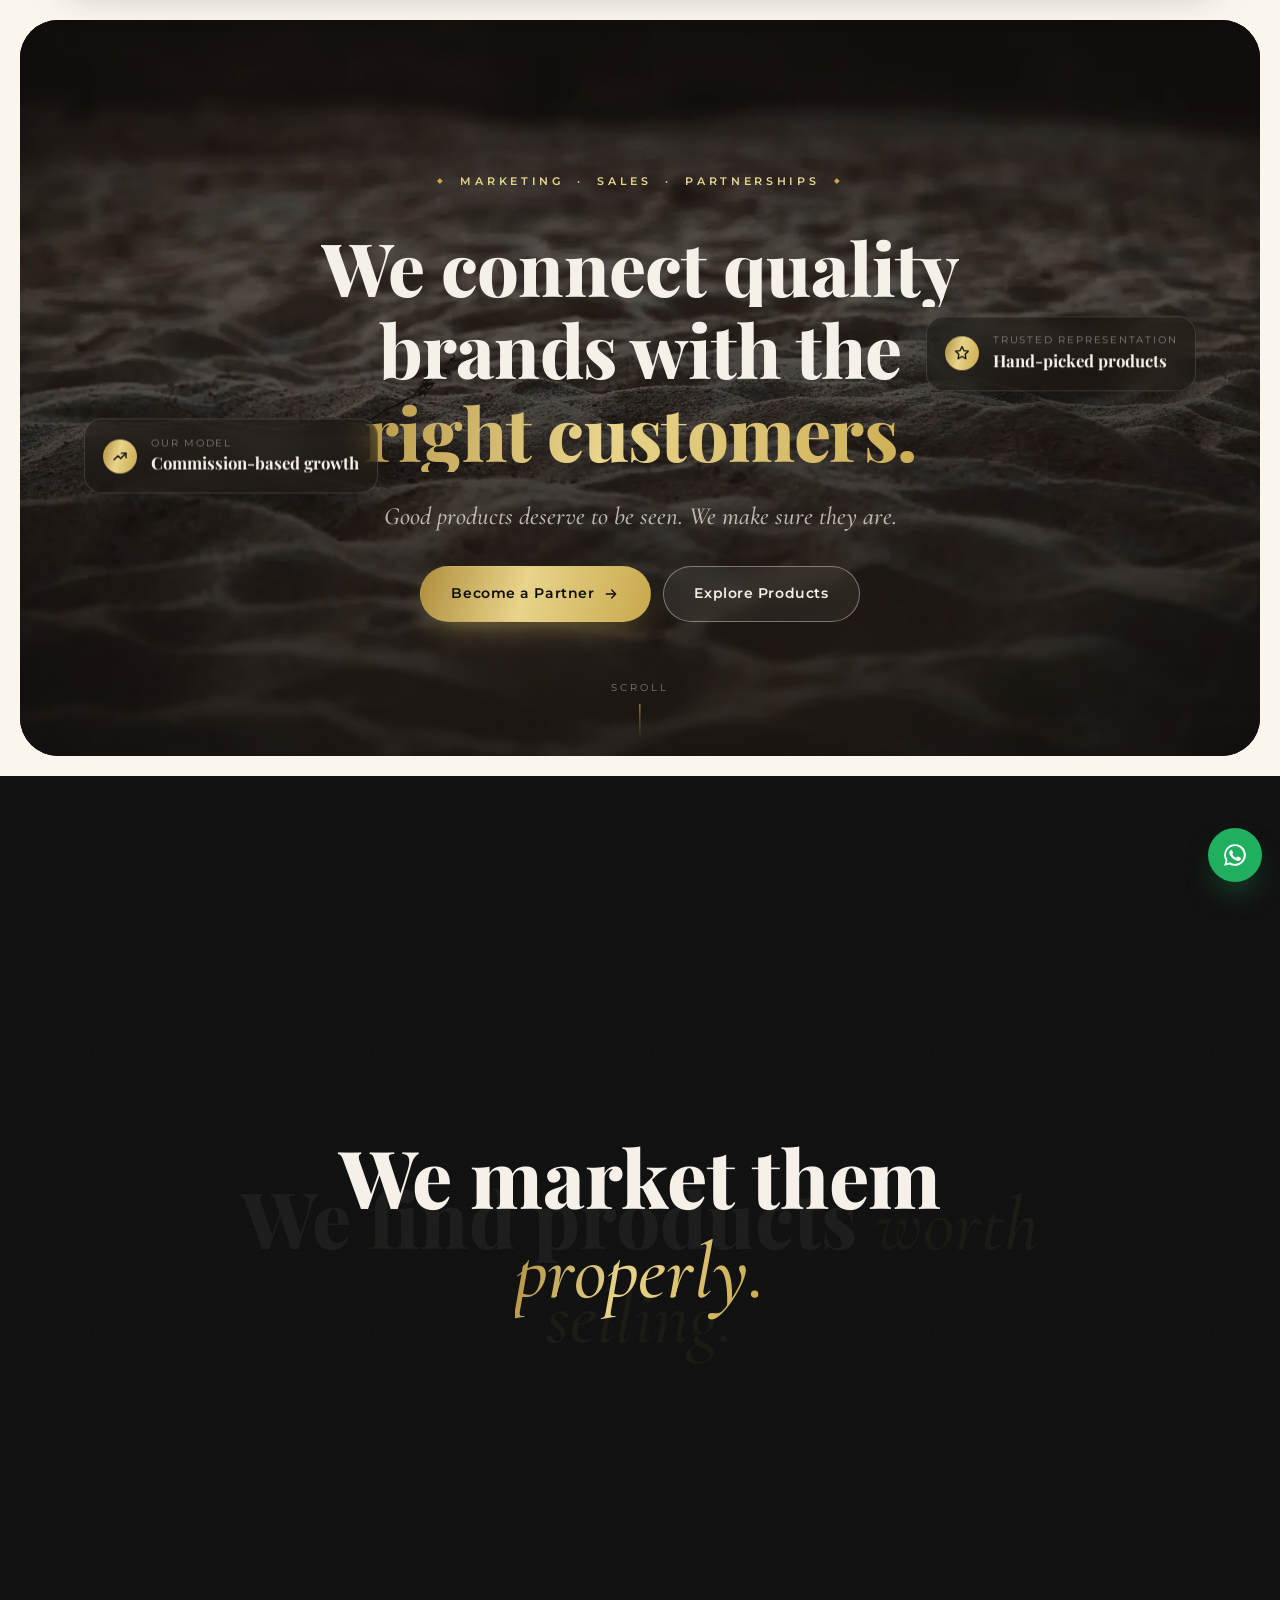
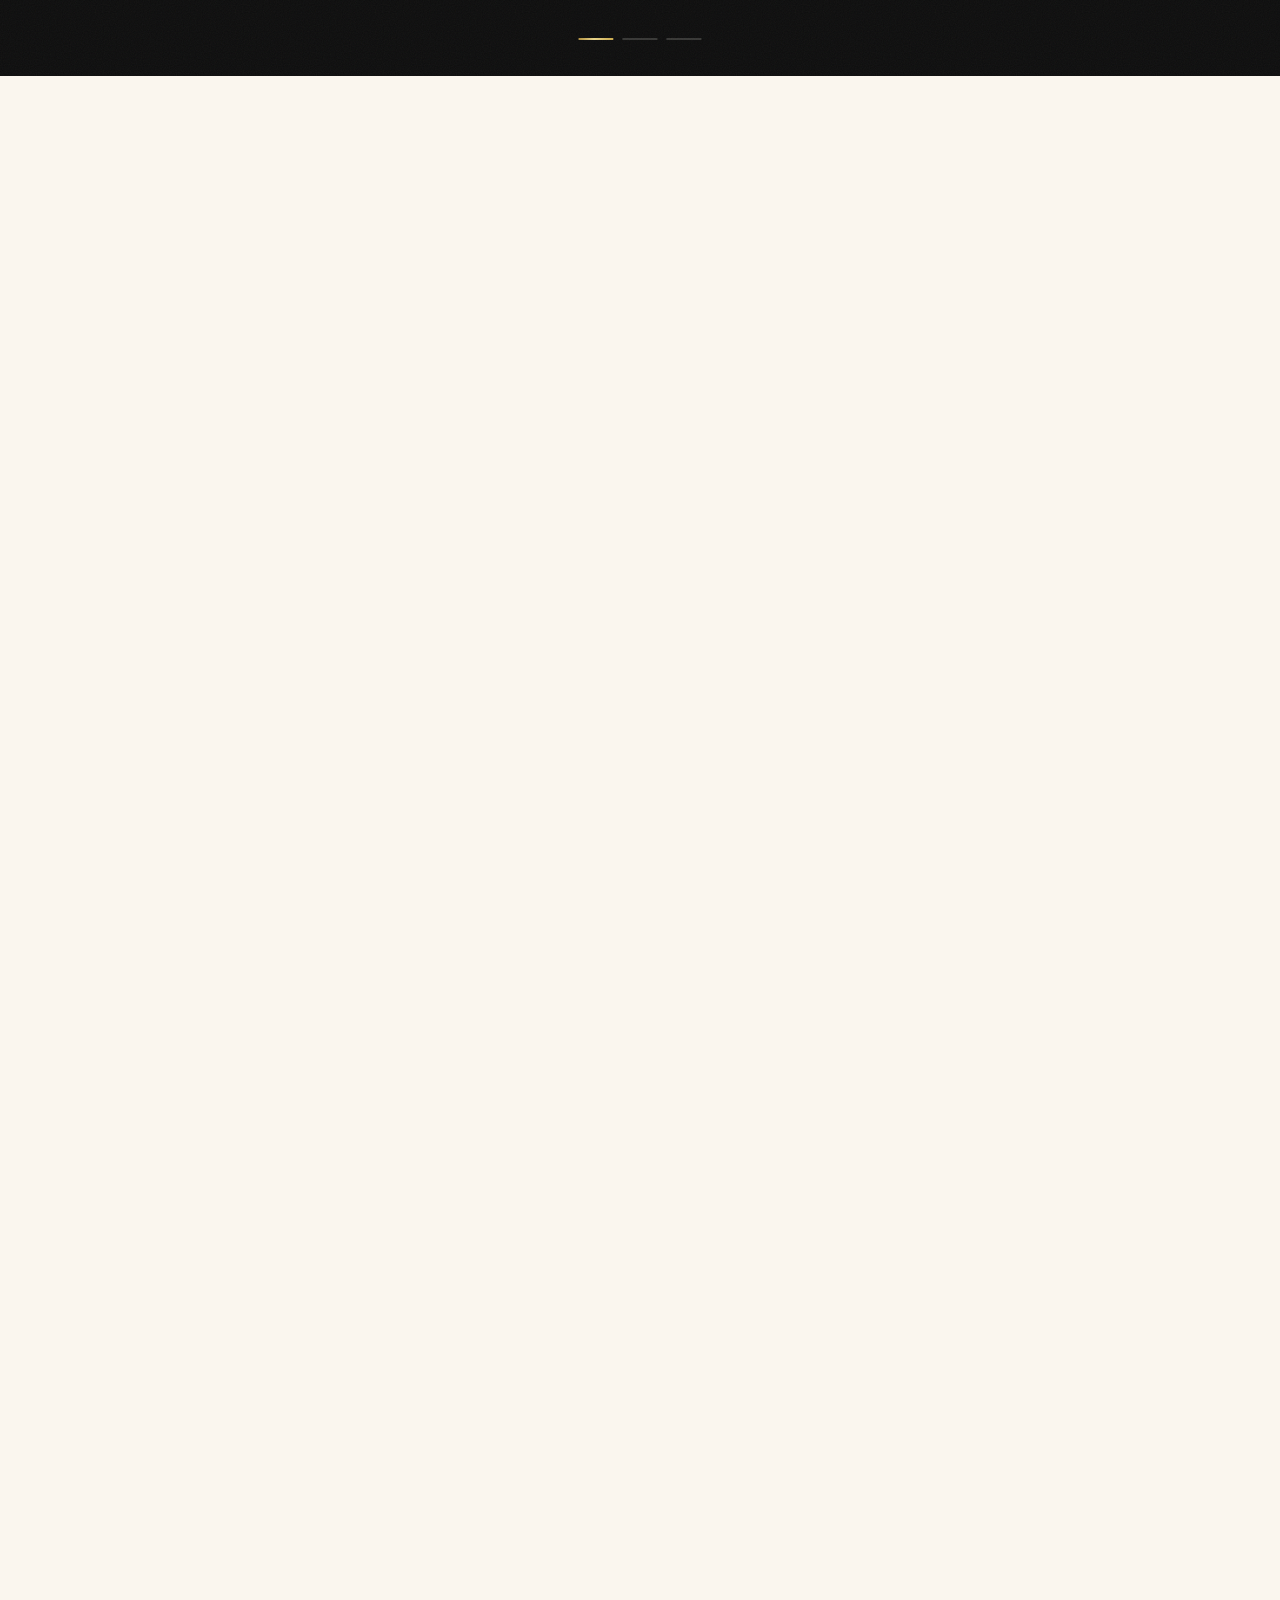
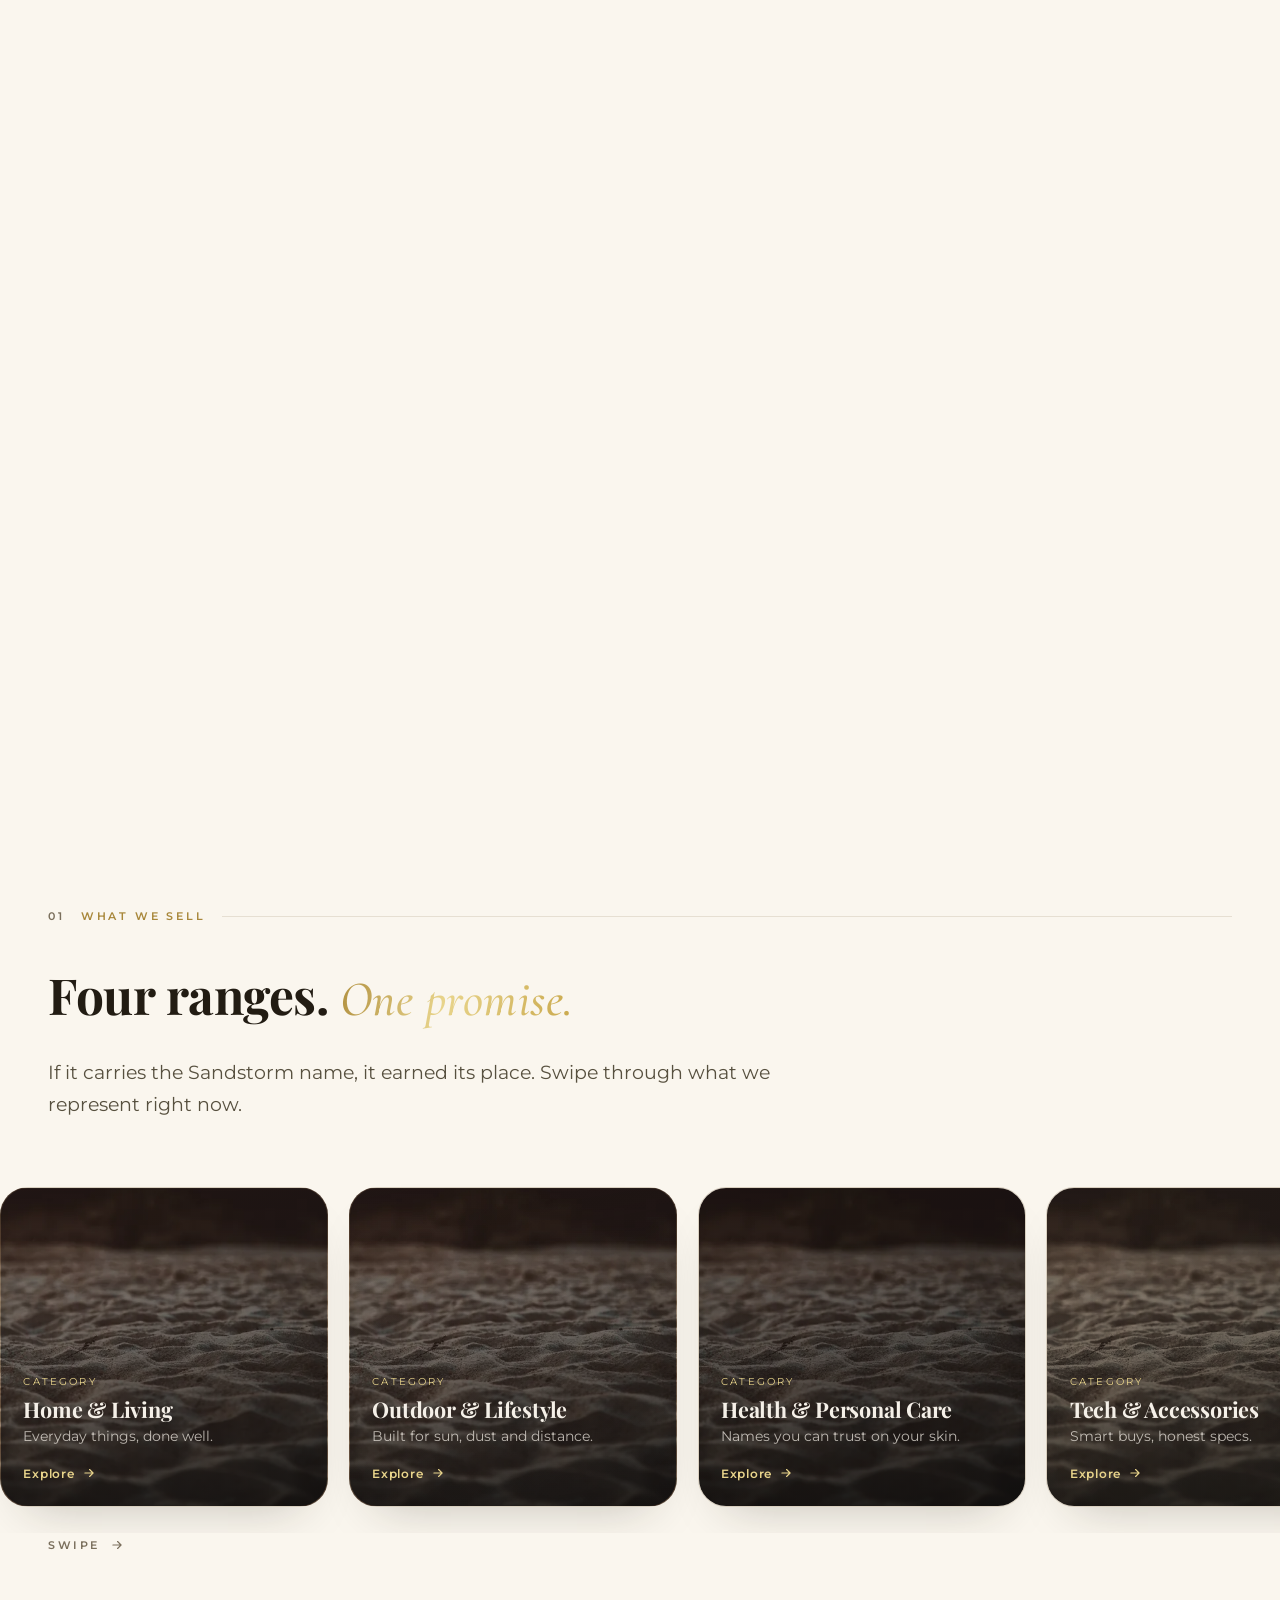
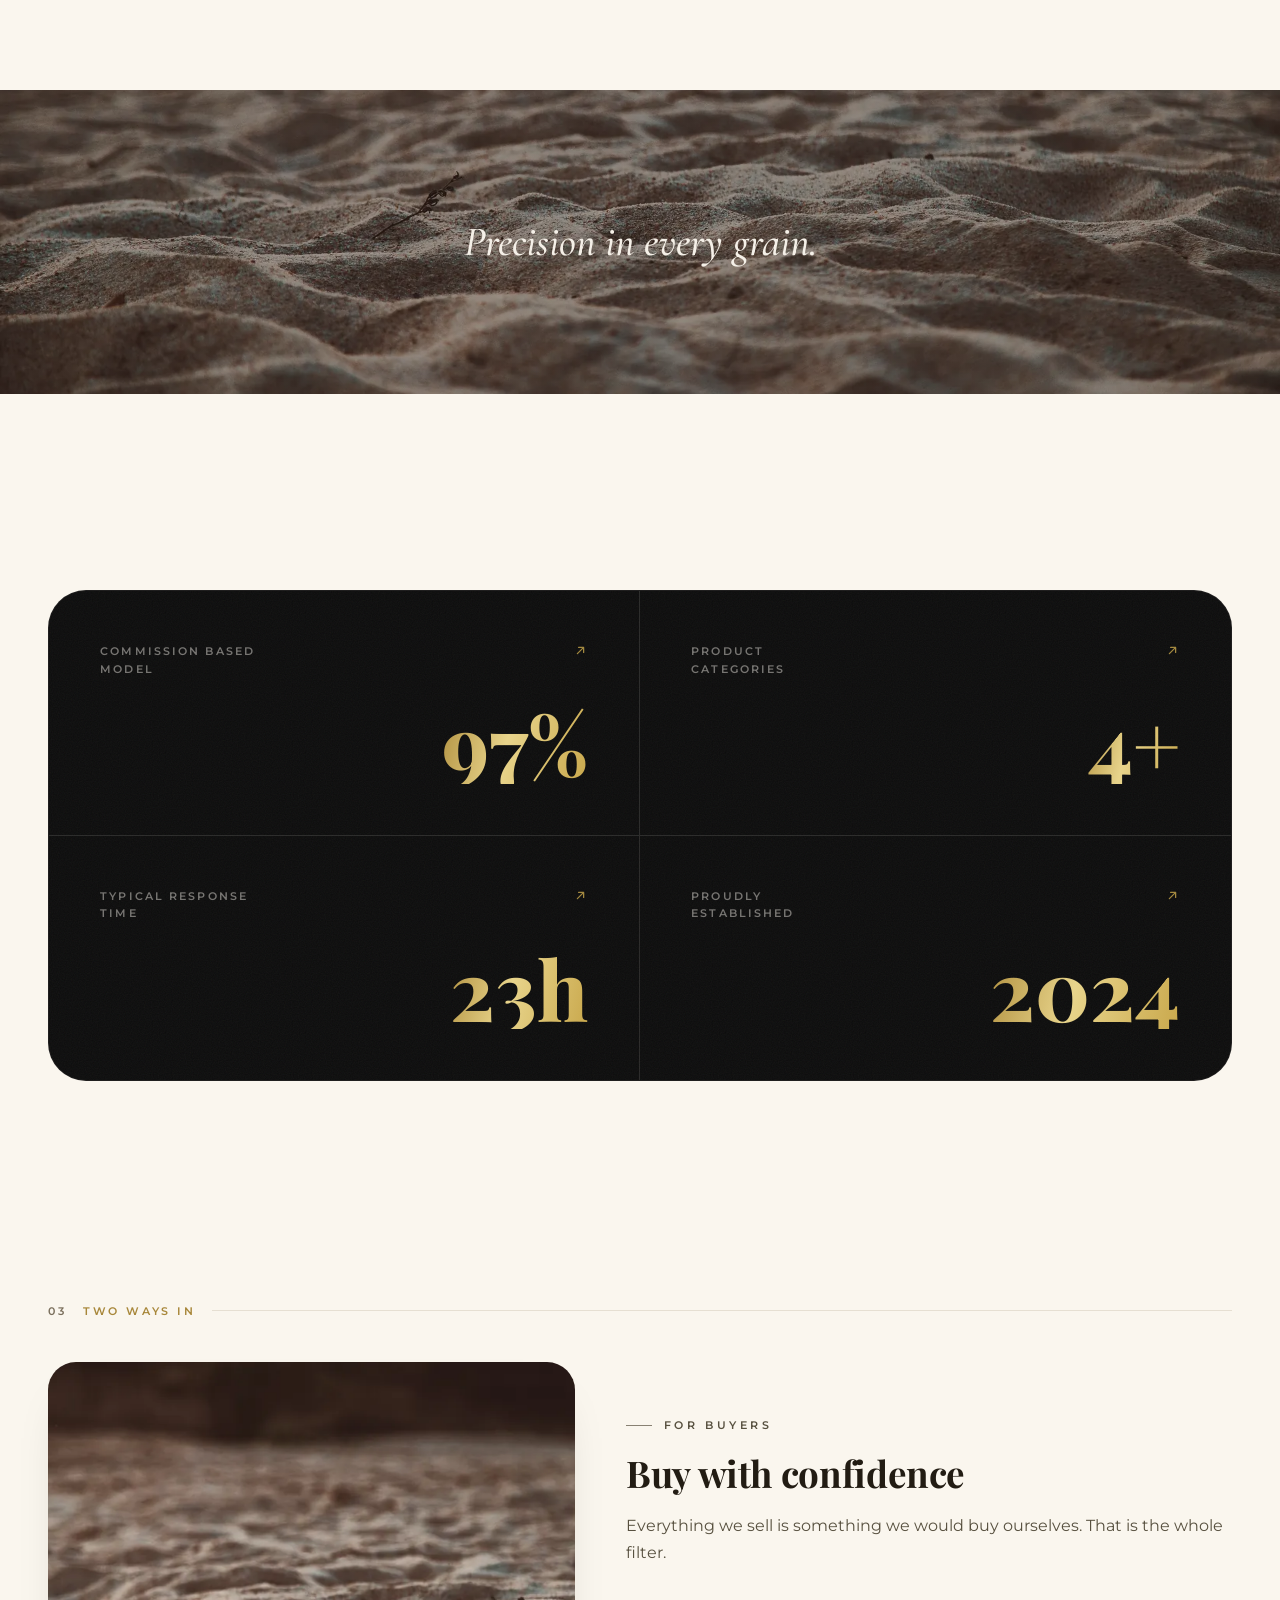
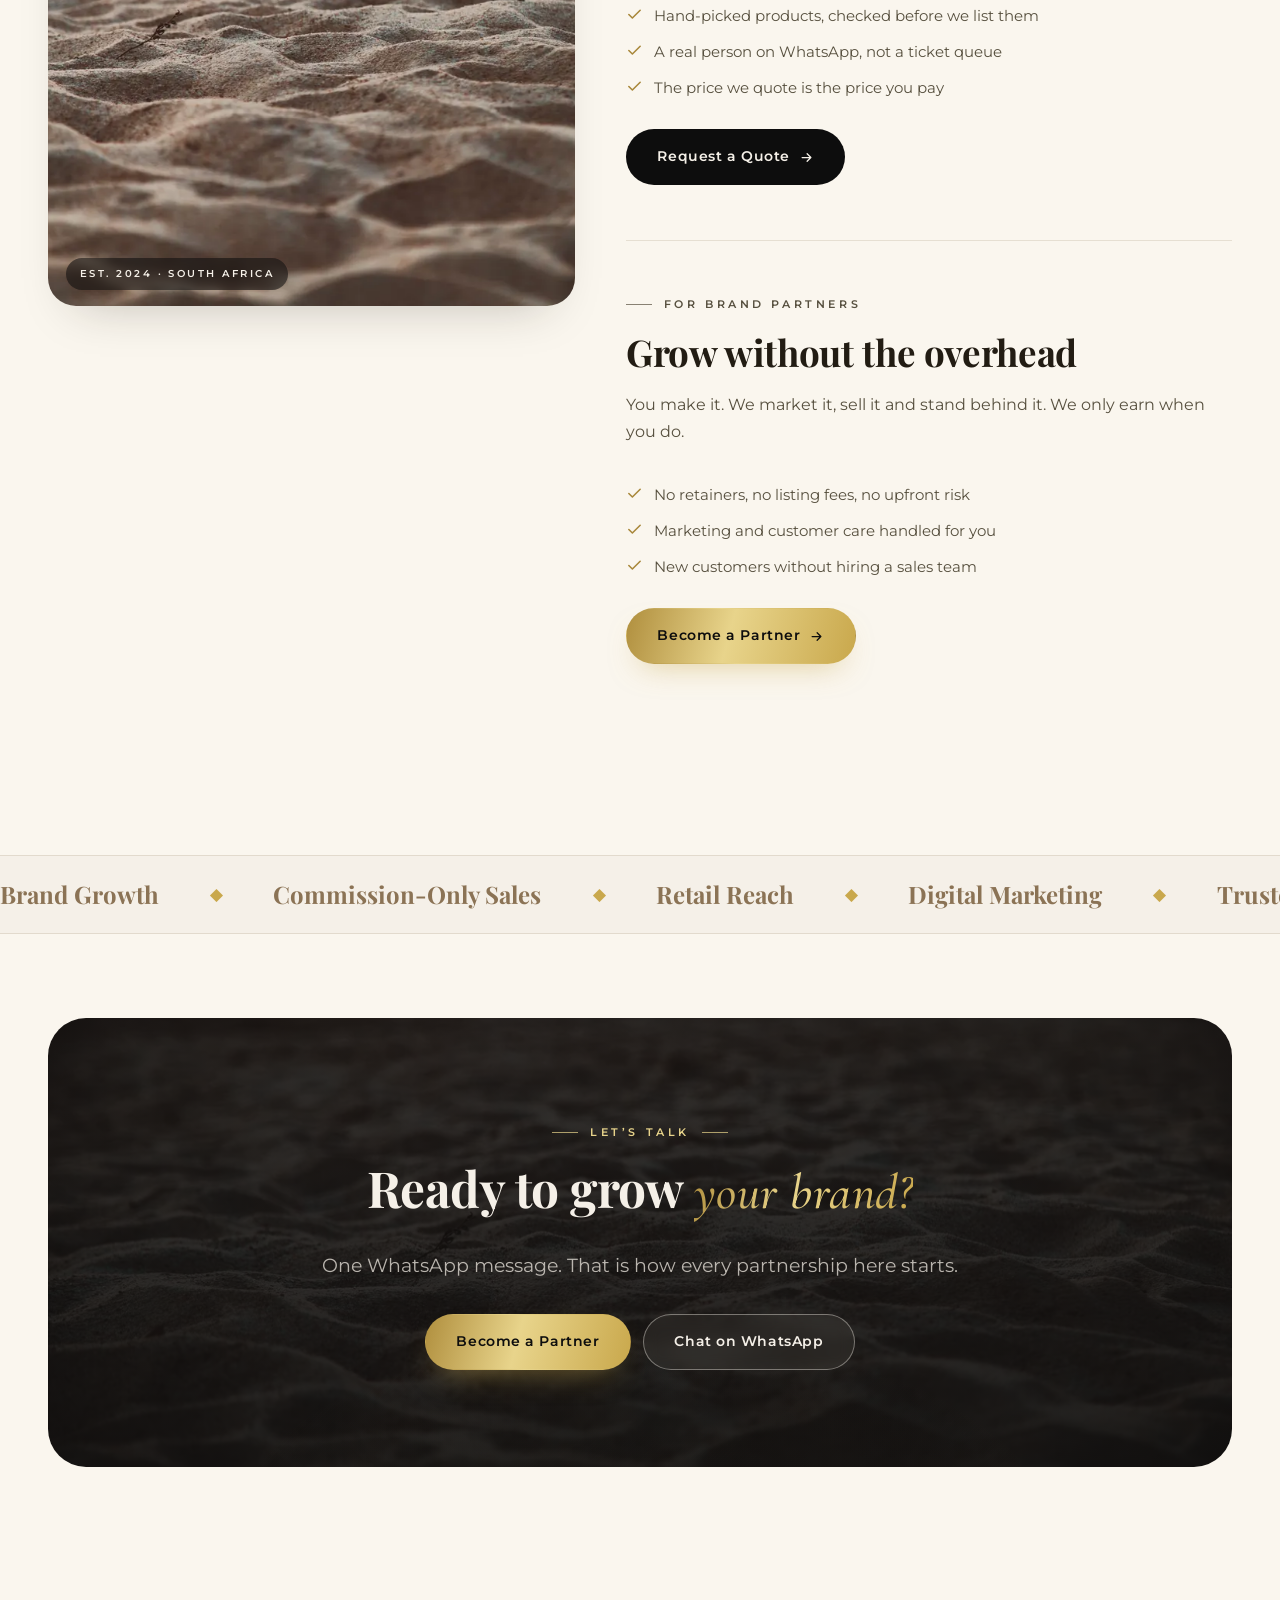
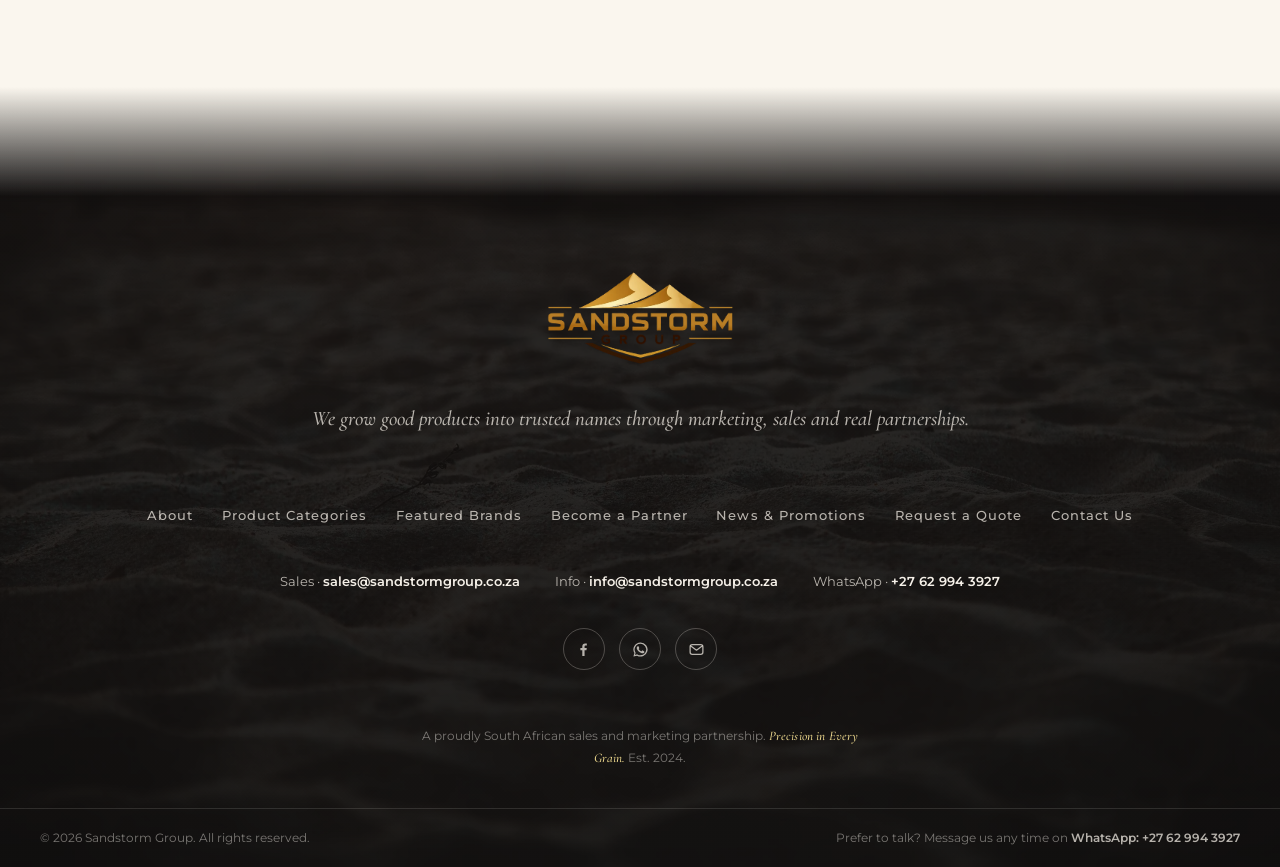
==== commit 9592baba: "Add category videos to home strip and category chapters - Move uploaded Home & Living / Outdoor & Li" ====
--- a/index.html
+++ b/index.html
@@ -164,7 +164,8 @@
         </div>
       </div>
       <div class="cat-strip" data-reveal="fade">
-        <a class="cat-card cat-card--a" href="categories.html">
+        <a class="cat-card cat-card--a has-video" href="categories.html">
+          <video src="assets/video/home-living.mp4" muted loop playsinline preload="metadata" data-autoplay aria-hidden="true"></video>
           <p class="cat-tag">Category</p>
           <h3>Home &amp; Living</h3>
           <p>Everyday things, done well.</p>
@@ -172,7 +173,8 @@
             <svg viewBox="0 0 24 24" width="14" height="14" fill="none" stroke="currentColor" stroke-width="2" stroke-linecap="round" stroke-linejoin="round" aria-hidden="true"><path d="M5 12h14M13 6l6 6-6 6"/></svg>
           </span>
         </a>
-        <a class="cat-card cat-card--b" href="categories.html">
+        <a class="cat-card cat-card--b has-video" href="categories.html">
+          <video src="assets/video/outdoor-lifestyle.mp4" muted loop playsinline preload="metadata" data-autoplay aria-hidden="true"></video>
           <p class="cat-tag">Category</p>
           <h3>Outdoor &amp; Lifestyle</h3>
           <p>Built for sun, dust and distance.</p>
--- a/assets/css/main.css
+++ b/assets/css/main.css
@@ -807,6 +807,25 @@
   .cat-card:hover::before { transform: scale(1.06); }
 }
 
+.cat-card video, .story-media video {
+  position: absolute;
+  inset: 0;
+  width: 100%;
+  height: 100%;
+  object-fit: cover;
+  opacity: 0;
+  transition: opacity 0.9s ease;
+}
+.cat-card video { z-index: -3; }
+.cat-card video.is-playing, .story-media video.is-playing { opacity: 1; }
+.cat-card.has-video { background: url("../img/sand-720.webp") center / cover no-repeat; }
+.cat-card.has-video::before {
+  background: linear-gradient(170deg, rgba(13, 13, 13, 0.18), rgba(13, 13, 13, 0.82));
+}
+@media (prefers-reduced-motion: reduce) {
+  .cat-card video, .story-media video { display: none; }
+}
+
 .cat-card .cat-tag {
   font-size: 0.62rem;
   letter-spacing: 0.22em;
